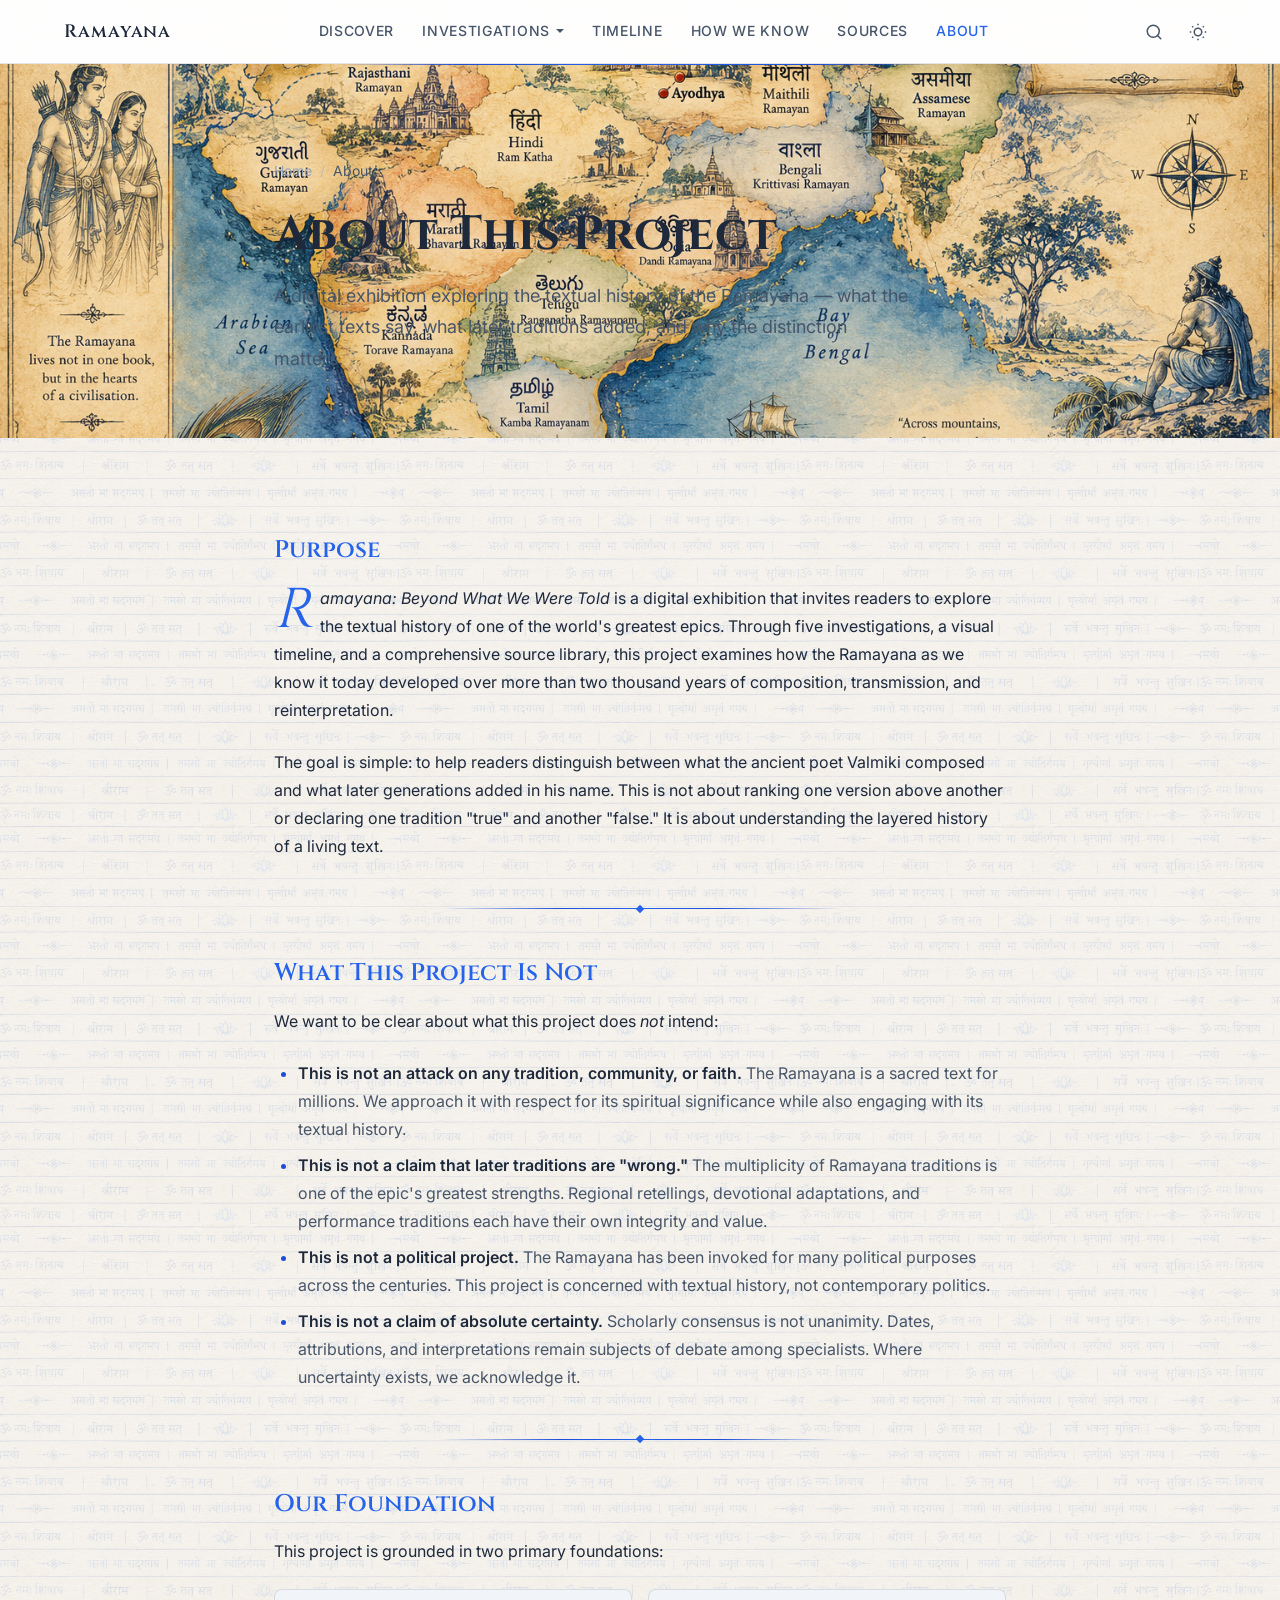
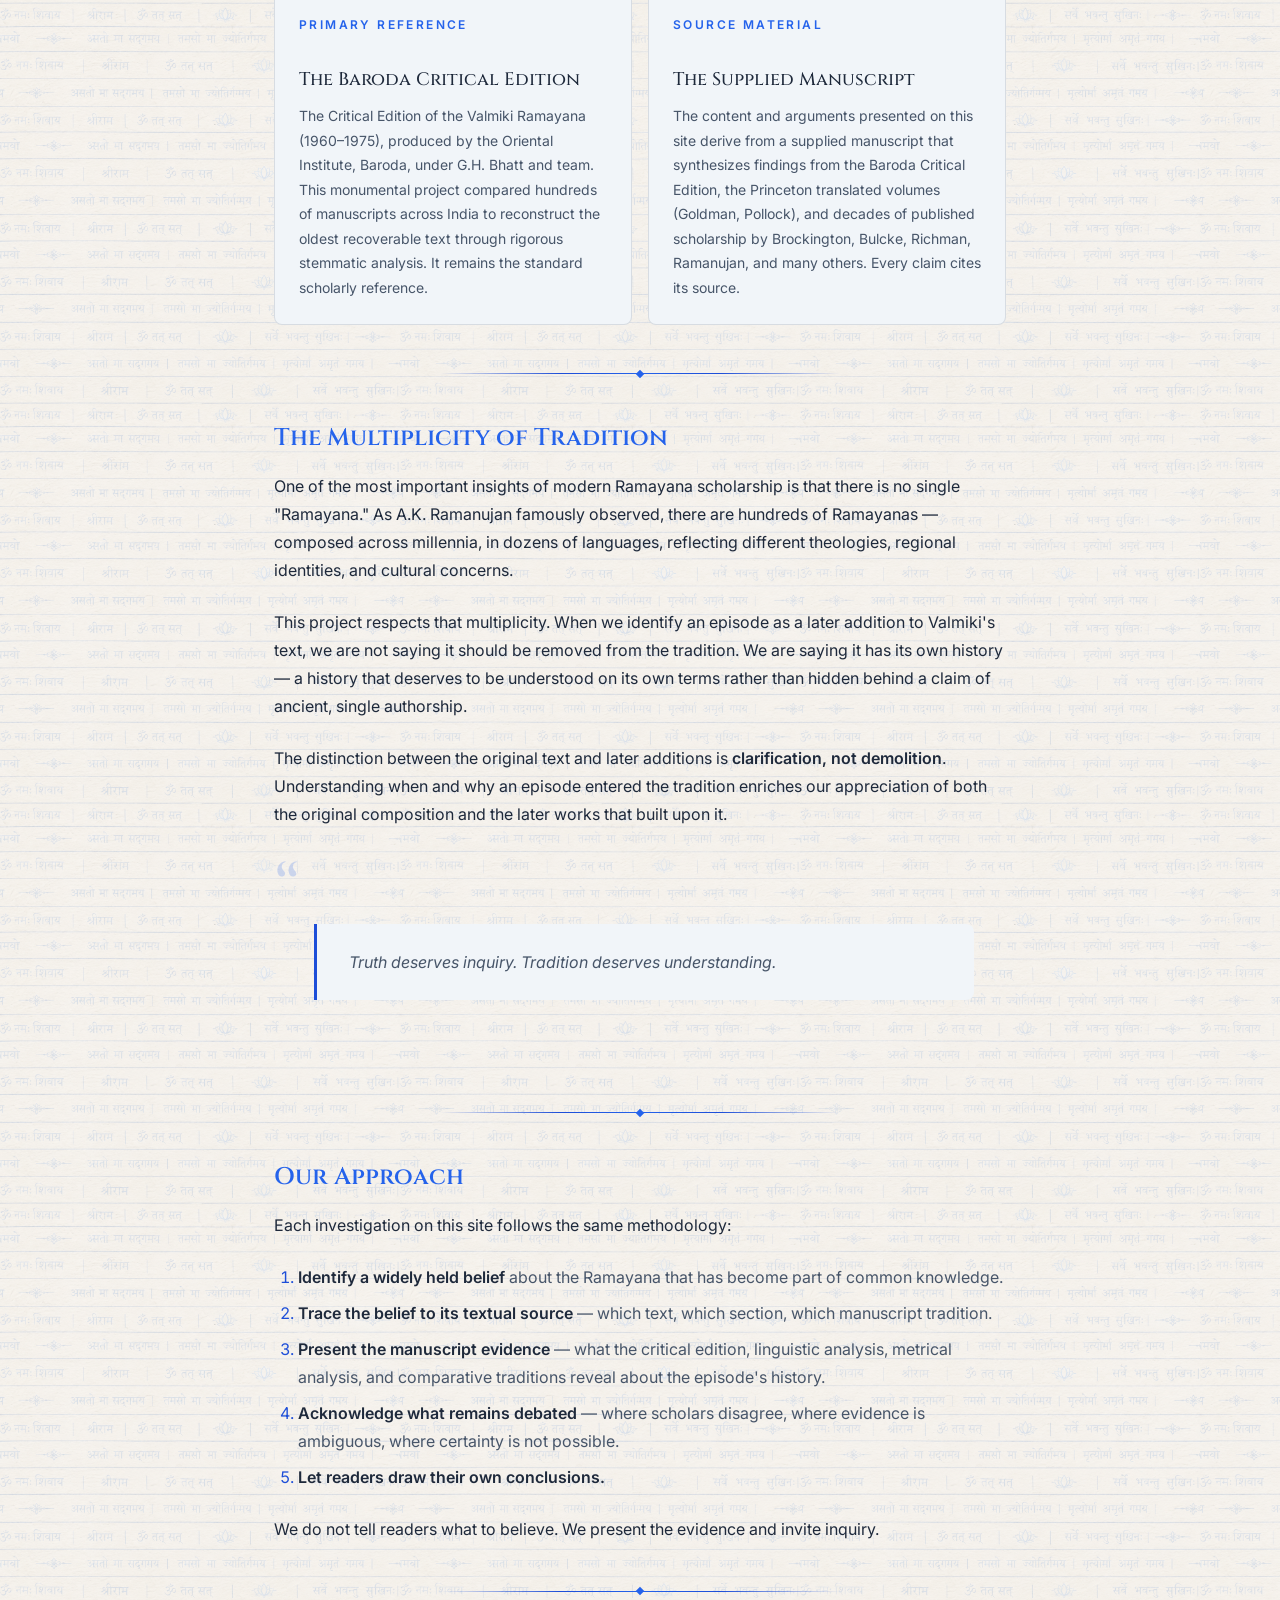
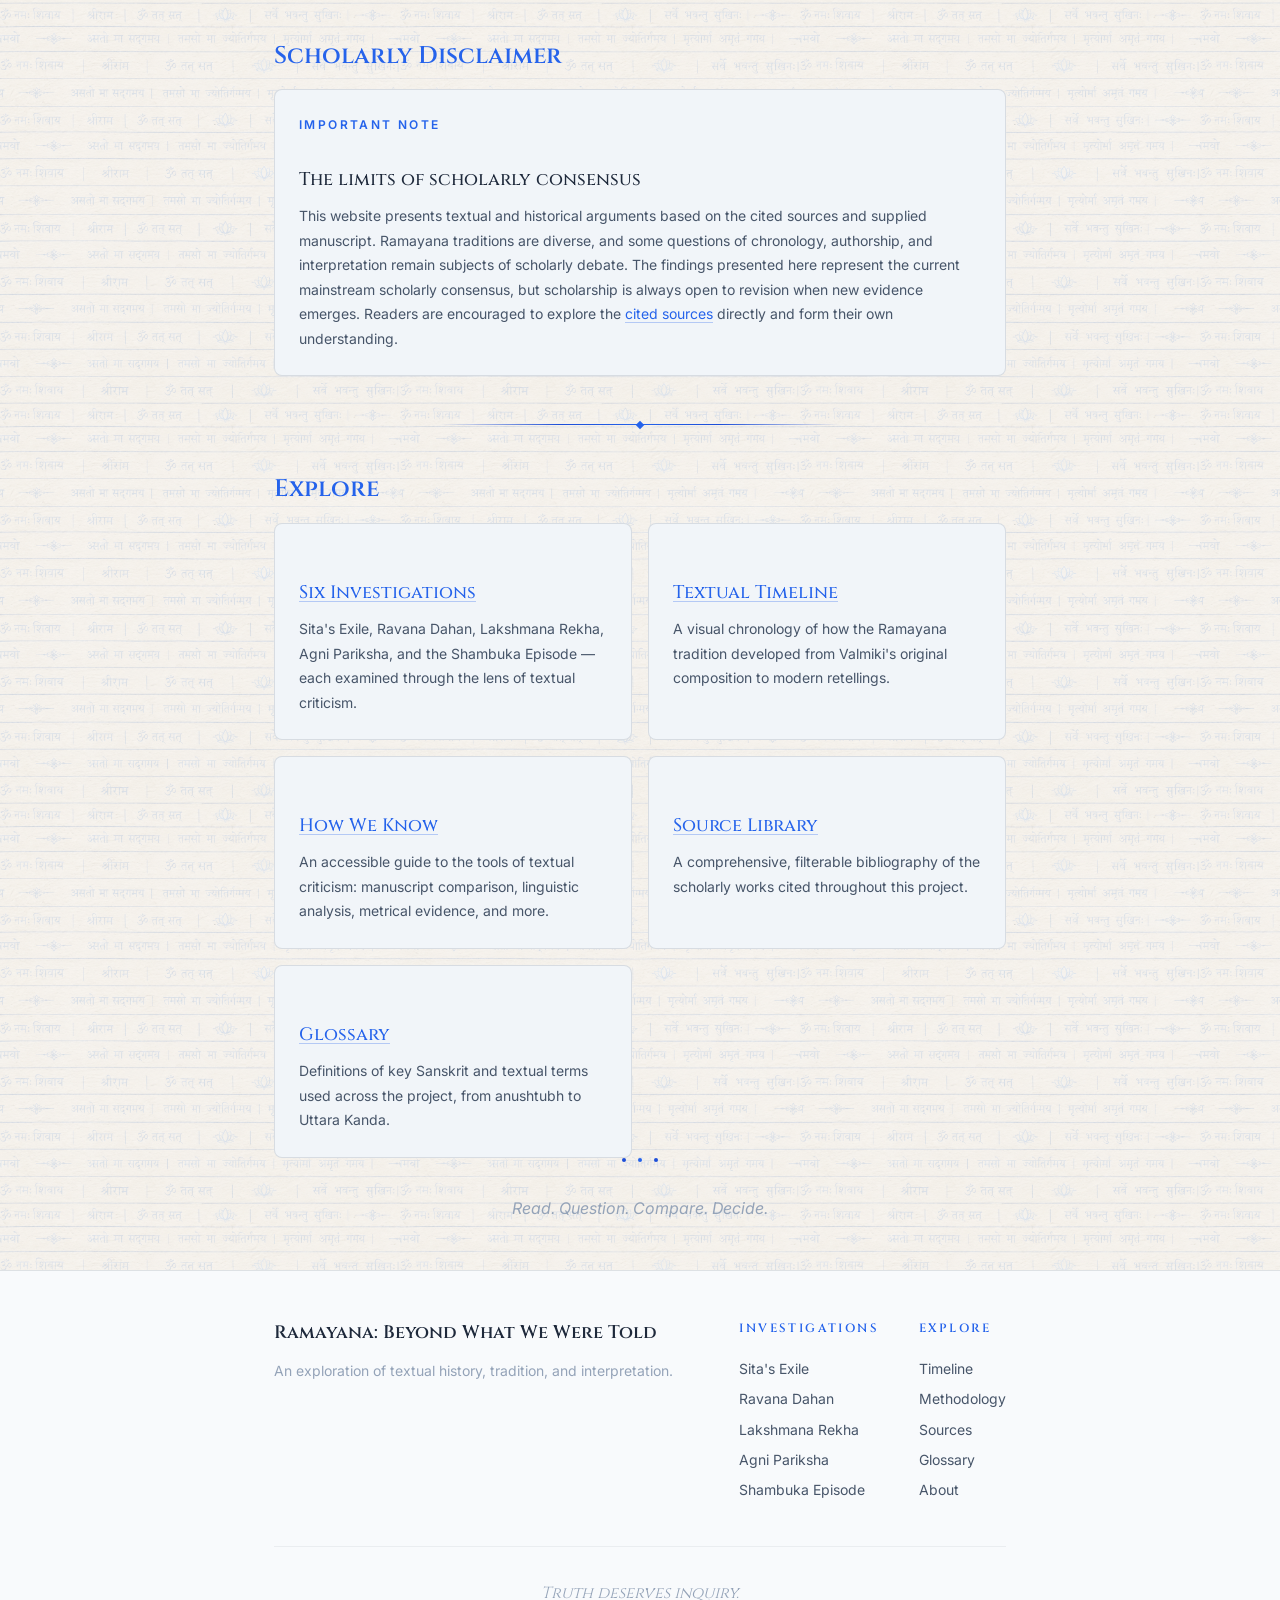
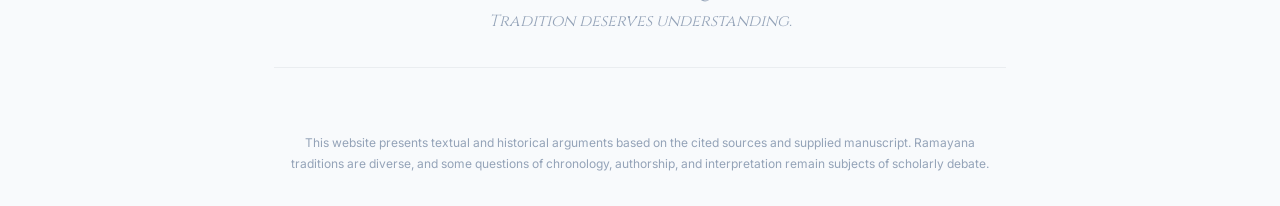
==== about.html @ 6b8daf91 "Add complete Ramayana scholarly website - Light white/blue theme with dark mode toggle - 5 textual i" ====
<!DOCTYPE html>
<html lang="en">
<head>
    <meta charset="UTF-8">
    <meta name="viewport" content="width=device-width, initial-scale=1.0">
    <title>About This Project | Ramayana: Beyond What We Were Told</title>
    <meta name="description" content="About the Ramayana: Beyond What We Were Told project. A digital exhibition exploring the textual history of the Ramayana, based on scholarly sources and the Baroda Critical Edition.">
    <meta name="keywords" content="about, Ramayana project, textual history, digital exhibition, Baroda Critical Edition, Ramayana scholarship">
    <link rel="canonical" href="">
    <meta property="og:title" content="About This Project | Ramayana: Beyond What We Were Told">
    <meta property="og:description" content="A digital exhibition exploring the textual history of the Ramayana.">
    <meta property="og:type" content="article">
    <meta name="twitter:card" content="summary_large_image">
    <meta name="twitter:title" content="About This Project | Ramayana: Beyond What We Were Told">
    <meta name="twitter:description" content="A digital exhibition exploring the textual history of the Ramayana.">
    <meta property="og:image" content="images/og-image.png">
    <meta name="twitter:image" content="images/og-image.png">
    <link rel="icon" type="image/png" href="images/favicon.png">
    <link rel="preconnect" href="https://fonts.googleapis.com">
    <link rel="preconnect" href="https://fonts.gstatic.com" crossorigin>
    <link href="https://fonts.googleapis.com/css2?family=Cinzel:wght@400;500;600;700&family=Inter:wght@300;400;500;600&family=Noto+Serif+Devanagari:wght@400;600&display=swap" rel="stylesheet">
    <link rel="stylesheet" href="css/reset.css">
    <link rel="stylesheet" href="css/variables.css">
    <link rel="stylesheet" href="css/main.css">
    <link rel="stylesheet" href="css/components.css">
    <link rel="stylesheet" href="css/article.css">
    <link rel="stylesheet" href="css/responsive.css">
    <script type="application/ld+json">
    {
        "@context": "https://schema.org",
        "@type": "Article",
        "name": "About This Project",
        "description": "A digital exhibition exploring the textual history of the Ramayana.",
        "isPartOf": {
            "@type": "WebSite",
            "name": "Ramayana: Beyond What We Were Told"
        }
    }
    </script>
</head>
<body>
    <a href="#main-content" class="skip-to-content">Skip to main content</a>
    <div class="reading-progress-bar" aria-hidden="true"></div>

    <header class="site-header" role="banner">
        <div class="header-container">
            <a href="index.html" class="site-logo" aria-label="Home">
                <span class="logo-text">Ramayana</span>
            </a>
            <nav class="main-nav" role="navigation" aria-label="Main navigation">
                <ul class="nav-links">
                    <li><a href="index.html">Discover</a></li>
                    <li class="nav-dropdown">
                        <a href="index.html#investigations" aria-haspopup="true">Investigations</a>
                        <ul class="dropdown-menu">
                            <li><a href="facts/sita-exile.html">Sita's Exile</a></li>
                            <li><a href="facts/ravana-dahan.html">Ravana Dahan</a></li>
                            <li><a href="facts/lakshmana-rekha.html">Lakshmana Rekha</a></li>
                            <li><a href="facts/agni-pariksha.html">Agni Pariksha</a></li>
                            <li><a href="facts/shambuka.html">The Shambuka Episode</a></li>
                        </ul>
                    </li>
                    <li><a href="timeline.html">Timeline</a></li>
                    <li><a href="methodology.html">How We Know</a></li>
                    <li><a href="sources.html">Sources</a></li>
                    <li><a href="about.html" class="active">About</a></li>
                </ul>
            </nav>
            <div class="header-actions">
                <button class="search-toggle" aria-label="Open search" title="Search (Ctrl+K)">
                    <svg width="20" height="20" viewBox="0 0 24 24" fill="none" stroke="currentColor" stroke-width="2" stroke-linecap="round" stroke-linejoin="round"><circle cx="11" cy="11" r="8"/><line x1="21" y1="21" x2="16.65" y2="16.65"/></svg>
                </button>
                <button class="theme-toggle" aria-label="Toggle reading mode" title="Toggle reading mode">
                    <svg class="icon-sun" width="20" height="20" viewBox="0 0 24 24" fill="none" stroke="currentColor" stroke-width="2"><circle cx="12" cy="12" r="5"/><line x1="12" y1="1" x2="12" y2="3"/><line x1="12" y1="21" x2="12" y2="23"/><line x1="4.22" y1="4.22" x2="5.64" y2="5.64"/><line x1="18.36" y1="18.36" x2="19.78" y2="19.78"/><line x1="1" y1="12" x2="3" y2="12"/><line x1="21" y1="12" x2="23" y2="12"/><line x1="4.22" y1="19.78" x2="5.64" y2="18.36"/><line x1="18.36" y1="5.64" x2="19.78" y2="4.22"/></svg>
                    <svg class="icon-moon" width="20" height="20" viewBox="0 0 24 24" fill="none" stroke="currentColor" stroke-width="2"><path d="M21 12.79A9 9 0 1 1 11.21 3 7 7 0 0 0 21 12.79z"/></svg>
                </button>
                <button class="mobile-menu-toggle" aria-label="Open menu" aria-expanded="false">
                    <span class="hamburger-line"></span>
                    <span class="hamburger-line"></span>
                    <span class="hamburger-line"></span>
                </button>
            </div>
        </div>
    </header>

    <main id="main-content">
        <!-- ARTICLE HERO -->
        <section class="article-hero article-hero--with-image" style="background-image: url('images/about-hero.png')" aria-label="Page introduction">
            <div class="article-hero-content">
                <nav class="breadcrumbs" aria-label="Breadcrumb">
                    <a href="index.html">Home</a>
                    <span class="separator" aria-hidden="true">/</span>
                    <span class="current">About</span>
                </nav>
                <h1>About This Project</h1>
                <p class="lead">A digital exhibition exploring the textual history of the Ramayana &mdash; what the earliest texts say, what later traditions added, and why the distinction matters.</p>
            </div>
        </section>

        <!-- ARTICLE BODY -->
        <div class="article-body">

            <h2>Purpose</h2>

            <p class="drop-cap"><em>Ramayana: Beyond What We Were Told</em> is a digital exhibition that invites readers to explore the textual history of one of the world's greatest epics. Through five investigations, a visual timeline, and a comprehensive source library, this project examines how the Ramayana as we know it today developed over more than two thousand years of composition, transmission, and reinterpretation.</p>

            <p>The goal is simple: to help readers distinguish between what the ancient poet Valmiki composed and what later generations added in his name. This is not about ranking one version above another or declaring one tradition "true" and another "false." It is about understanding the layered history of a living text.</p>

            <div class="section-divider" role="separator"></div>

            <h2>What This Project Is Not</h2>

            <p>We want to be clear about what this project does <em>not</em> intend:</p>

            <ul>
                <li><strong>This is not an attack on any tradition, community, or faith.</strong> The Ramayana is a sacred text for millions. We approach it with respect for its spiritual significance while also engaging with its textual history.</li>
                <li><strong>This is not a claim that later traditions are "wrong."</strong> The multiplicity of Ramayana traditions is one of the epic's greatest strengths. Regional retellings, devotional adaptations, and performance traditions each have their own integrity and value.</li>
                <li><strong>This is not a political project.</strong> The Ramayana has been invoked for many political purposes across the centuries. This project is concerned with textual history, not contemporary politics.</li>
                <li><strong>This is not a claim of absolute certainty.</strong> Scholarly consensus is not unanimity. Dates, attributions, and interpretations remain subjects of debate among specialists. Where uncertainty exists, we acknowledge it.</li>
            </ul>

            <div class="section-divider" role="separator"></div>

            <h2>Our Foundation</h2>

            <p>This project is grounded in two primary foundations:</p>

            <div class="evidence-grid fade-in">
                <div class="evidence-card">
                    <div class="evidence-card-type">Primary Reference</div>
                    <h4>The Baroda Critical Edition</h4>
                    <p>The Critical Edition of the Valmiki Ramayana (1960&ndash;1975), produced by the Oriental Institute, Baroda, under G.H. Bhatt and team. This monumental project compared hundreds of manuscripts across India to reconstruct the oldest recoverable text through rigorous stemmatic analysis. It remains the standard scholarly reference.</p>
                </div>
                <div class="evidence-card">
                    <div class="evidence-card-type">Source Material</div>
                    <h4>The Supplied Manuscript</h4>
                    <p>The content and arguments presented on this site derive from a supplied manuscript that synthesizes findings from the Baroda Critical Edition, the Princeton translated volumes (Goldman, Pollock), and decades of published scholarship by Brockington, Bulcke, Richman, Ramanujan, and many others. Every claim cites its source.</p>
                </div>
            </div>

            <div class="section-divider" role="separator"></div>

            <h2>The Multiplicity of Tradition</h2>

            <p>One of the most important insights of modern Ramayana scholarship is that there is no single "Ramayana." As A.K. Ramanujan famously observed, there are hundreds of Ramayanas &mdash; composed across millennia, in dozens of languages, reflecting different theologies, regional identities, and cultural concerns.</p>

            <p>This project respects that multiplicity. When we identify an episode as a later addition to Valmiki's text, we are not saying it should be removed from the tradition. We are saying it has its own history &mdash; a history that deserves to be understood on its own terms rather than hidden behind a claim of ancient, single authorship.</p>

            <p>The distinction between the original text and later additions is <strong>clarification, not demolition</strong>. Understanding when and why an episode entered the tradition enriches our appreciation of both the original composition and the later works that built upon it.</p>

            <div class="quote-block fade-in">
                <blockquote>
                    <p>Truth deserves inquiry. Tradition deserves understanding.</p>
                </blockquote>
            </div>

            <div class="section-divider" role="separator"></div>

            <h2>Our Approach</h2>

            <p>Each investigation on this site follows the same methodology:</p>

            <ol>
                <li><strong>Identify a widely held belief</strong> about the Ramayana that has become part of common knowledge.</li>
                <li><strong>Trace the belief to its textual source</strong> &mdash; which text, which section, which manuscript tradition.</li>
                <li><strong>Present the manuscript evidence</strong> &mdash; what the critical edition, linguistic analysis, metrical analysis, and comparative traditions reveal about the episode's history.</li>
                <li><strong>Acknowledge what remains debated</strong> &mdash; where scholars disagree, where evidence is ambiguous, where certainty is not possible.</li>
                <li><strong>Let readers draw their own conclusions.</strong></li>
            </ol>

            <p>We do not tell readers what to believe. We present the evidence and invite inquiry.</p>

            <div class="section-divider" role="separator"></div>

            <h2>Scholarly Disclaimer</h2>

            <div class="evidence-card fade-in">
                <div class="evidence-card-type">Important Note</div>
                <h4>The limits of scholarly consensus</h4>
                <p>This website presents textual and historical arguments based on the cited sources and supplied manuscript. Ramayana traditions are diverse, and some questions of chronology, authorship, and interpretation remain subjects of scholarly debate. The findings presented here represent the current mainstream scholarly consensus, but scholarship is always open to revision when new evidence emerges. Readers are encouraged to explore the <a href="sources.html">cited sources</a> directly and form their own understanding.</p>
            </div>

            <div class="section-divider" role="separator"></div>

            <h2>Explore</h2>

            <div class="evidence-grid fade-in">
                <div class="evidence-card">
                    <h4><a href="index.html#investigations">Six Investigations</a></h4>
                    <p>Sita's Exile, Ravana Dahan, Lakshmana Rekha, Agni Pariksha, and the Shambuka Episode &mdash; each examined through the lens of textual criticism.</p>
                </div>
                <div class="evidence-card">
                    <h4><a href="timeline.html">Textual Timeline</a></h4>
                    <p>A visual chronology of how the Ramayana tradition developed from Valmiki's original composition to modern retellings.</p>
                </div>
                <div class="evidence-card">
                    <h4><a href="methodology.html">How We Know</a></h4>
                    <p>An accessible guide to the tools of textual criticism: manuscript comparison, linguistic analysis, metrical evidence, and more.</p>
                </div>
                <div class="evidence-card">
                    <h4><a href="sources.html">Source Library</a></h4>
                    <p>A comprehensive, filterable bibliography of the scholarly works cited throughout this project.</p>
                </div>
                <div class="evidence-card">
                    <h4><a href="glossary.html">Glossary</a></h4>
                    <p>Definitions of key Sanskrit and textual terms used across the project, from anushtubh to Uttara Kanda.</p>
                </div>
            </div>

            <div class="section-divider--dots" role="separator">
                <span></span>
            </div>

            <p style="text-align: center; color: var(--text-tertiary); font-style: italic; margin-top: var(--space-8);">Read. Question. Compare. Decide.</p>

        </div>
    </main>

    <!-- SEARCH MODAL -->
    <div class="search-modal" id="searchModal" role="dialog" aria-label="Search" aria-hidden="true">
        <div class="search-modal-overlay"></div>
        <div class="search-modal-content">
            <div class="search-input-wrapper">
                <svg width="20" height="20" viewBox="0 0 24 24" fill="none" stroke="currentColor" stroke-width="2"><circle cx="11" cy="11" r="8"/><line x1="21" y1="21" x2="16.65" y2="16.65"/></svg>
                <input type="search" id="searchInput" placeholder="Search investigations, sources, terms..." aria-label="Search the site" autocomplete="off">
                <kbd>ESC</kbd>
            </div>
            <div class="search-results" id="searchResults" aria-live="polite"></div>
        </div>
    </div>

    <!-- Source modal is created dynamically by sources.js -->

    <!-- FOOTER -->
    <footer class="site-footer" role="contentinfo">
        <div class="container">
            <div class="footer-main">
                <div class="footer-brand">
                    <h2 class="footer-title">Ramayana: Beyond What We Were Told</h2>
                    <p class="footer-subtitle">An exploration of textual history, tradition, and interpretation.</p>
                </div>
                <div class="footer-links">
                    <div class="footer-column">
                        <h3>Investigations</h3>
                        <ul>
                            <li><a href="facts/sita-exile.html">Sita's Exile</a></li>
                            <li><a href="facts/ravana-dahan.html">Ravana Dahan</a></li>
                            <li><a href="facts/lakshmana-rekha.html">Lakshmana Rekha</a></li>
                            <li><a href="facts/agni-pariksha.html">Agni Pariksha</a></li>
                            <li><a href="facts/shambuka.html">Shambuka Episode</a></li>
                        </ul>
                    </div>
                    <div class="footer-column">
                        <h3>Explore</h3>
                        <ul>
                            <li><a href="timeline.html">Timeline</a></li>
                            <li><a href="methodology.html">Methodology</a></li>
                            <li><a href="sources.html">Sources</a></li>
                            <li><a href="glossary.html">Glossary</a></li>
                            <li><a href="about.html">About</a></li>
                        </ul>
                    </div>
                </div>
            </div>
            <div class="footer-wisdom">
                <p class="footer-quote">Truth deserves inquiry.<br>Tradition deserves understanding.</p>
            </div>
            <div class="footer-visitor" id="visitorCounter" aria-label="Visit counter"></div>
            <div class="footer-bottom">
                <p class="footer-disclaimer">This website presents textual and historical arguments based on the cited sources and supplied manuscript. Ramayana traditions are diverse, and some questions of chronology, authorship, and interpretation remain subjects of scholarly debate.</p>
            </div>
        </div>
    </footer>

    <script src="js/config.js"></script>
    <script src="data/sources.js"></script>
    <script src="data/search-index.js"></script>
    <script src="data/glossary.js"></script>
    <script src="js/theme.js"></script>
    <script src="js/navigation.js"></script>
    <script src="js/animations.js"></script>
    <script src="js/search.js"></script>
    <script src="js/sources.js"></script>
    <script src="js/visitor-counter.js"></script>
    <script src="js/reading-progress.js"></script>
    <script src="js/main.js"></script>
</body>
</html>
---- css/variables.css ----
/* ==========================================================================
   variables.css — Design Tokens & Custom Properties
   Ramayana: Beyond What We Were Told
   ========================================================================== */

/* --------------------------------------------------------------------------
   Google Fonts Import
   -------------------------------------------------------------------------- */
@import url('https://fonts.googleapis.com/css2?family=Cinzel:wght@400;500;600;700&family=Inter:wght@300;400;500;600;700&family=Noto+Serif+Devanagari:wght@400;500;600;700&display=swap');

/* --------------------------------------------------------------------------
   Light Theme (Default) — White & Blue
   -------------------------------------------------------------------------- */
:root {
  /* Background layers */
  --bg-deepest: #FFFFFF;
  --bg-deep: #F8FAFC;
  --bg-surface: #F1F5F9;
  --bg-elevated: #FFFFFF;
  --bg-hover: #E2E8F0;

  /* Text colors */
  --text-primary: #1E293B;
  --text-secondary: #475569;
  --text-tertiary: #94A3B8;
  --text-inverse: #FFFFFF;

  /* Accent colors — blue family */
  --accent: #2563EB;
  --accent-light: #3B82F6;
  --accent-dim: #1D4ED8;
  --accent-glow: rgba(37, 99, 235, 0.12);
  --accent-warm: #1E40AF;
  --accent-warm-light: #2563EB;
  --maroon: #DC2626;
  --maroon-deep: #B91C1C;
  --parchment: #1E293B;

  /* Legacy aliases for gold → accent (used by components) */
  --gold: #2563EB;
  --gold-light: #3B82F6;
  --gold-dim: #1D4ED8;
  --gold-glow: rgba(37, 99, 235, 0.12);
  --saffron: #1E40AF;
  --saffron-light: #2563EB;

  /* Confidence badge colors */
  --badge-attested: #16A34A;
  --badge-attested-bg: rgba(22, 163, 74, 0.10);
  --badge-tradition: #2563EB;
  --badge-tradition-bg: rgba(37, 99, 235, 0.10);
  --badge-interpretation: #7C3AED;
  --badge-interpretation-bg: rgba(124, 58, 237, 0.10);
  --badge-debated: #DC2626;
  --badge-debated-bg: rgba(220, 38, 38, 0.08);

  /* Source badge colors */
  --source-primary: #2563EB;
  --source-primary-bg: rgba(37, 99, 235, 0.08);
  --source-critical: #16A34A;
  --source-critical-bg: rgba(22, 163, 74, 0.08);
  --source-academic: #7C3AED;
  --source-academic-bg: rgba(124, 58, 237, 0.08);
  --source-commentary: #D97706;
  --source-commentary-bg: rgba(217, 119, 6, 0.08);

  /* Borders */
  --border-subtle: rgba(30, 41, 59, 0.06);
  --border-default: rgba(30, 41, 59, 0.12);
  --border-strong: rgba(30, 41, 59, 0.20);
  --border-gold: rgba(37, 99, 235, 0.30);

  /* Shadows */
  --shadow-sm: 0 1px 3px rgba(30, 41, 59, 0.06);
  --shadow-md: 0 4px 12px rgba(30, 41, 59, 0.08);
  --shadow-lg: 0 8px 32px rgba(30, 41, 59, 0.10);
  --shadow-gold: 0 4px 20px rgba(37, 99, 235, 0.10);

  /* Overlay */
  --overlay: rgba(255, 255, 255, 0.92);

  /* Scrollbar */
  --scrollbar-track: #F1F5F9;
  --scrollbar-thumb: #94A3B8;

  /* Selection */
  --selection-bg: rgba(37, 99, 235, 0.20);
  --selection-text: #1E293B;

  /* --------------------------------------------------------------------------
     Typography
     -------------------------------------------------------------------------- */
  --font-heading: 'Cinzel', 'Georgia', 'Times New Roman', serif;
  --font-body: 'Inter', -apple-system, BlinkMacSystemFont, 'Segoe UI', Roboto, sans-serif;
  --font-devanagari: 'Noto Serif Devanagari', 'Siddhanta', serif;

  /* Font sizes — modular scale ~1.25 */
  --text-xs: 0.75rem;
  --text-sm: 0.875rem;
  --text-base: 1rem;
  --text-lg: 1.125rem;
  --text-xl: 1.25rem;
  --text-2xl: 1.5rem;
  --text-3xl: 1.875rem;
  --text-4xl: 2.25rem;
  --text-5xl: 3rem;
  --text-6xl: 3.75rem;

  /* Font weights */
  --weight-light: 300;
  --weight-regular: 400;
  --weight-medium: 500;
  --weight-semibold: 600;
  --weight-bold: 700;

  /* Line heights */
  --leading-tight: 1.2;
  --leading-snug: 1.4;
  --leading-normal: 1.6;
  --leading-relaxed: 1.75;
  --leading-loose: 2;

  /* Letter spacing */
  --tracking-tight: -0.02em;
  --tracking-normal: 0;
  --tracking-wide: 0.05em;
  --tracking-wider: 0.1em;
  --tracking-widest: 0.2em;

  /* --------------------------------------------------------------------------
     Spacing Scale
     -------------------------------------------------------------------------- */
  --space-1: 0.25rem;
  --space-2: 0.5rem;
  --space-3: 0.75rem;
  --space-4: 1rem;
  --space-5: 1.25rem;
  --space-6: 1.5rem;
  --space-8: 2rem;
  --space-10: 2.5rem;
  --space-12: 3rem;
  --space-16: 4rem;
  --space-20: 5rem;
  --space-24: 6rem;
  --space-32: 8rem;

  /* --------------------------------------------------------------------------
     Layout
     -------------------------------------------------------------------------- */
  --content-max-width: 780px;
  --site-max-width: 1200px;
  --header-height: 64px;
  --sidebar-width: 280px;

  /* --------------------------------------------------------------------------
     Border Radius
     -------------------------------------------------------------------------- */
  --radius-sm: 4px;
  --radius-md: 8px;
  --radius-lg: 12px;
  --radius-xl: 16px;
  --radius-full: 9999px;

  /* --------------------------------------------------------------------------
     Transitions
     -------------------------------------------------------------------------- */
  --ease-default: cubic-bezier(0.25, 0.1, 0.25, 1);
  --ease-in-out: cubic-bezier(0.42, 0, 0.58, 1);
  --ease-out: cubic-bezier(0, 0, 0.2, 1);
  --ease-spring: cubic-bezier(0.34, 1.56, 0.64, 1);

  --duration-fast: 150ms;
  --duration-normal: 250ms;
  --duration-slow: 400ms;

  --transition-colors: color var(--duration-normal) var(--ease-default),
                       background-color var(--duration-normal) var(--ease-default),
                       border-color var(--duration-normal) var(--ease-default);
  --transition-transform: transform var(--duration-normal) var(--ease-out);
  --transition-shadow: box-shadow var(--duration-normal) var(--ease-default);
  --transition-opacity: opacity var(--duration-normal) var(--ease-default);

  /* --------------------------------------------------------------------------
     Z-Index Scale
     -------------------------------------------------------------------------- */
  --z-behind: -1;
  --z-base: 0;
  --z-raised: 10;
  --z-dropdown: 100;
  --z-sticky: 200;
  --z-header: 300;
  --z-overlay: 400;
  --z-modal: 500;
  --z-toast: 600;
  --z-max: 9999;

  /* --------------------------------------------------------------------------
     Reading progress bar
     -------------------------------------------------------------------------- */
  --reading-progress: 0%;
}

/* --------------------------------------------------------------------------
   Dark / Night Mode
   -------------------------------------------------------------------------- */
html[data-theme="dark"] {
  --bg-deepest: #0F172A;
  --bg-deep: #1E293B;
  --bg-surface: #1E293B;
  --bg-elevated: #334155;
  --bg-hover: #334155;

  --text-primary: #F1F5F9;
  --text-secondary: #CBD5E1;
  --text-tertiary: #94A3B8;
  --text-inverse: #0F172A;

  --accent: #60A5FA;
  --accent-light: #93C5FD;
  --accent-dim: #3B82F6;
  --accent-glow: rgba(96, 165, 250, 0.20);

  --gold: #60A5FA;
  --gold-light: #93C5FD;
  --gold-dim: #3B82F6;
  --gold-glow: rgba(96, 165, 250, 0.20);
  --saffron: #3B82F6;
  --saffron-light: #60A5FA;

  --border-subtle: rgba(241, 245, 249, 0.06);
  --border-default: rgba(241, 245, 249, 0.12);
  --border-strong: rgba(241, 245, 249, 0.20);
  --border-gold: rgba(96, 165, 250, 0.40);

  --shadow-sm: 0 1px 3px rgba(0, 0, 0, 0.3);
  --shadow-md: 0 4px 12px rgba(0, 0, 0, 0.4);
  --shadow-lg: 0 8px 32px rgba(0, 0, 0, 0.5);
  --shadow-gold: 0 4px 20px rgba(96, 165, 250, 0.15);

  --overlay: rgba(15, 23, 42, 0.85);

  --scrollbar-track: #1E293B;
  --scrollbar-thumb: #475569;

  --selection-bg: rgba(96, 165, 250, 0.30);
  --selection-text: #F1F5F9;

  --badge-attested-bg: rgba(22, 163, 74, 0.15);
  --badge-tradition-bg: rgba(96, 165, 250, 0.15);
  --badge-interpretation-bg: rgba(124, 58, 237, 0.15);
  --badge-debated-bg: rgba(220, 38, 38, 0.12);

  --source-primary-bg: rgba(96, 165, 250, 0.12);
  --source-critical-bg: rgba(22, 163, 74, 0.12);
  --source-academic-bg: rgba(124, 58, 237, 0.12);
  --source-commentary-bg: rgba(217, 119, 6, 0.12);
}
---- css/main.css ----
/* ==========================================================================
   main.css — Core Layout & Structure
   Ramayana: Beyond What We Were Told
   ========================================================================== */

/* --------------------------------------------------------------------------
   Body
   -------------------------------------------------------------------------- */
body {
  background-color: var(--bg-deepest);
  background-image: url('../images/texture-subtle.png');
  background-repeat: repeat;
  background-size: 400px;
  color: var(--text-primary);
  font-family: var(--font-body);
  font-size: var(--text-base);
  line-height: var(--leading-normal);
  overflow-x: hidden;
}

body.no-scroll {
  overflow: hidden;
}

/* --------------------------------------------------------------------------
   Selection
   -------------------------------------------------------------------------- */
::selection {
  background: var(--selection-bg);
  color: var(--selection-text);
}

::-moz-selection {
  background: var(--selection-bg);
  color: var(--selection-text);
}

/* --------------------------------------------------------------------------
   Scrollbar
   -------------------------------------------------------------------------- */
::-webkit-scrollbar {
  width: 8px;
  height: 8px;
}

::-webkit-scrollbar-track {
  background: var(--scrollbar-track);
}

::-webkit-scrollbar-thumb {
  background: var(--scrollbar-thumb);
  border-radius: var(--radius-full);
}

::-webkit-scrollbar-thumb:hover {
  background: var(--accent);
}

html {
  scrollbar-width: thin;
  scrollbar-color: var(--scrollbar-thumb) var(--scrollbar-track);
}

/* --------------------------------------------------------------------------
   Reading Progress Bar
   -------------------------------------------------------------------------- */
.reading-progress {
  position: fixed;
  top: 0;
  left: 0;
  width: var(--reading-progress);
  height: 3px;
  background: linear-gradient(90deg, var(--accent-dim), var(--accent), var(--accent-light));
  z-index: var(--z-max);
  transition: width 80ms linear;
  pointer-events: none;
}

/* --------------------------------------------------------------------------
   Skip to Content
   -------------------------------------------------------------------------- */
.skip-to-content {
  position: fixed;
  top: -100%;
  left: var(--space-4);
  background: var(--accent);
  color: var(--text-inverse);
  padding: var(--space-2) var(--space-4);
  border-radius: 0 0 var(--radius-md) var(--radius-md);
  font-weight: var(--weight-semibold);
  font-size: var(--text-sm);
  z-index: var(--z-max);
  transition: top var(--duration-fast) var(--ease-out);
}

.skip-to-content:focus {
  top: 0;
  outline: 2px solid var(--accent-light);
  outline-offset: 2px;
}

/* --------------------------------------------------------------------------
   Site Header
   -------------------------------------------------------------------------- */
.site-header {
  position: sticky;
  top: 0;
  z-index: var(--z-header);
  background: rgba(255, 255, 255, 0.92);
  backdrop-filter: blur(16px) saturate(180%);
  -webkit-backdrop-filter: blur(16px) saturate(180%);
  border-bottom: 1px solid var(--border-default);
  height: var(--header-height);
  transition: var(--transition-colors), box-shadow var(--duration-normal) var(--ease-default);
}

.site-header.scrolled {
  box-shadow: var(--shadow-md);
}

html[data-theme="dark"] .site-header {
  background: rgba(15, 23, 42, 0.88);
}

.header-container {
  max-width: var(--site-max-width);
  margin: 0 auto;
  padding: 0 var(--space-6);
  height: 100%;
  display: flex;
  align-items: center;
  justify-content: space-between;
  gap: var(--space-4);
}

/* Logo */
.site-logo {
  display: flex;
  align-items: center;
  gap: var(--space-3);
  flex-shrink: 0;
  text-decoration: none;
}

.site-logo .logo-text {
  font-family: var(--font-heading);
  font-size: var(--text-lg);
  font-weight: var(--weight-semibold);
  color: var(--text-primary);
  letter-spacing: var(--tracking-wide);
  line-height: 1;
}

/* --------------------------------------------------------------------------
   Main Navigation
   -------------------------------------------------------------------------- */
.main-nav {
  display: flex;
  align-items: center;
}

.nav-links {
  display: flex;
  align-items: center;
  gap: var(--space-1);
  list-style: none;
  margin: 0;
  padding: 0;
}

.nav-links > li {
  position: relative;
}

.nav-links > li > a {
  display: inline-flex;
  align-items: center;
  padding: var(--space-2) var(--space-3);
  font-size: var(--text-sm);
  font-weight: var(--weight-medium);
  color: var(--text-secondary);
  border-radius: var(--radius-sm);
  letter-spacing: var(--tracking-wide);
  text-transform: uppercase;
  transition: var(--transition-colors);
  white-space: nowrap;
  text-decoration: none;
}

.nav-links > li > a:hover,
.nav-links > li > a:focus-visible {
  color: var(--text-primary);
  background: var(--bg-hover);
}

.nav-links > li > a.active {
  color: var(--accent);
}

/* Dropdown */
.nav-dropdown > a::after {
  content: '';
  display: inline-block;
  width: 0;
  height: 0;
  margin-left: 6px;
  border-left: 4px solid transparent;
  border-right: 4px solid transparent;
  border-top: 4px solid currentColor;
  transition: transform var(--duration-fast) var(--ease-default);
}

.dropdown-menu {
  position: absolute;
  top: 100%;
  left: 0;
  min-width: 220px;
  background: var(--bg-elevated);
  border: 1px solid var(--border-default);
  border-radius: var(--radius-md);
  box-shadow: var(--shadow-lg);
  padding: var(--space-2) 0;
  opacity: 0;
  visibility: hidden;
  transform: translateY(4px);
  transition: opacity var(--duration-fast) var(--ease-default),
              visibility var(--duration-fast) var(--ease-default),
              transform var(--duration-fast) var(--ease-out);
  z-index: var(--z-dropdown);
  list-style: none;
}

.nav-dropdown:hover > .dropdown-menu,
.nav-dropdown:focus-within > .dropdown-menu {
  opacity: 1;
  visibility: visible;
  transform: translateY(0);
}

.dropdown-menu li a {
  display: block;
  padding: var(--space-2) var(--space-4);
  font-size: var(--text-sm);
  color: var(--text-secondary);
  transition: var(--transition-colors);
  text-transform: none;
  letter-spacing: normal;
}

.dropdown-menu li a:hover,
.dropdown-menu li a:focus-visible {
  color: var(--accent);
  background: var(--bg-hover);
}

/* Header actions */
.header-actions {
  display: flex;
  align-items: center;
  gap: var(--space-2);
  flex-shrink: 0;
}

.lang-toggle,
.search-toggle,
.theme-toggle {
  display: flex;
  align-items: center;
  justify-content: center;
  width: 36px;
  height: 36px;
  border-radius: var(--radius-sm);
  color: var(--text-secondary);
  transition: var(--transition-colors);
  background: none;
  border: none;
  cursor: pointer;
}

.lang-toggle:hover,
.lang-toggle:focus-visible,
.search-toggle:hover,
.search-toggle:focus-visible,
.theme-toggle:hover,
.theme-toggle:focus-visible {
  color: var(--text-primary);
  background: var(--bg-hover);
}

.search-toggle svg,
.theme-toggle svg {
  width: 18px;
  height: 18px;
}

/* Language toggle label */
.lang-toggle .lang-label {
  font-family: var(--font-devanagari), var(--font-body);
  font-size: var(--text-sm);
  font-weight: var(--weight-semibold);
  line-height: 1;
}

/* Theme toggle icons */
.theme-toggle .icon-moon {
  display: none;
}

html[data-theme="dark"] .theme-toggle .icon-sun {
  display: none;
}

html[data-theme="dark"] .theme-toggle .icon-moon {
  display: block;
}

/* --------------------------------------------------------------------------
   Mobile Menu Toggle (Hamburger)
   -------------------------------------------------------------------------- */
.mobile-menu-toggle {
  display: none;
  flex-direction: column;
  justify-content: center;
  gap: 5px;
  width: 36px;
  height: 36px;
  padding: 8px;
  border-radius: var(--radius-sm);
  background: none;
  border: none;
  cursor: pointer;
}

.mobile-menu-toggle .hamburger-line {
  display: block;
  width: 100%;
  height: 2px;
  background: var(--text-secondary);
  border-radius: 1px;
  transition: transform var(--duration-normal) var(--ease-default),
              opacity var(--duration-fast) var(--ease-default);
}

.mobile-menu-toggle:hover .hamburger-line {
  background: var(--text-primary);
}

.mobile-menu-toggle.hamburger--active .hamburger-line:nth-child(1) {
  transform: translateY(7px) rotate(45deg);
}

.mobile-menu-toggle.hamburger--active .hamburger-line:nth-child(2) {
  opacity: 0;
}

.mobile-menu-toggle.hamburger--active .hamburger-line:nth-child(3) {
  transform: translateY(-7px) rotate(-45deg);
}

/* --------------------------------------------------------------------------
   Mobile Nav Overlay
   -------------------------------------------------------------------------- */
.main-nav.nav--open {
  display: flex;
  position: fixed;
  top: var(--header-height);
  left: 0;
  right: 0;
  bottom: 0;
  background: var(--bg-deepest);
  z-index: var(--z-overlay);
  padding: var(--space-6);
  overflow-y: auto;
  flex-direction: column;
}

.main-nav.nav--open .nav-links {
  flex-direction: column;
  align-items: stretch;
  gap: 0;
  width: 100%;
}

.main-nav.nav--open .nav-links > li > a {
  display: block;
  padding: var(--space-4) 0;
  font-family: var(--font-heading);
  font-size: var(--text-xl);
  border-bottom: 1px solid var(--border-subtle);
  border-radius: 0;
  text-transform: none;
  letter-spacing: normal;
}

.main-nav.nav--open .nav-links > li > a:hover {
  color: var(--accent);
  background: transparent;
}

.main-nav.nav--open .dropdown-menu {
  position: static;
  opacity: 1;
  visibility: visible;
  transform: none;
  box-shadow: none;
  border: none;
  border-radius: 0;
  padding: 0 0 var(--space-2) var(--space-4);
  background: transparent;
}

.main-nav.nav--open .dropdown-menu li a {
  padding: var(--space-2) 0;
  font-size: var(--text-base);
  border-bottom: 1px solid var(--border-subtle);
}

.main-nav.nav--open .nav-dropdown > a::after {
  display: none;
}

/* --------------------------------------------------------------------------
   Container
   -------------------------------------------------------------------------- */
.container {
  max-width: var(--content-max-width);
  margin-left: auto;
  margin-right: auto;
  padding-left: var(--space-6);
  padding-right: var(--space-6);
}

.container--wide {
  max-width: var(--site-max-width);
}

/* --------------------------------------------------------------------------
   Hero Section
   -------------------------------------------------------------------------- */
.hero {
  position: relative;
  min-height: 100vh;
  display: flex;
  flex-direction: column;
  align-items: center;
  justify-content: center;
  text-align: center;
  padding: var(--space-16) var(--space-6);
  background: linear-gradient(180deg, rgba(255,255,255,0.92) 0%, rgba(248,250,252,0.95) 100%),
              url('../images/hero-bg.png') center/cover no-repeat;
  overflow: hidden;
}

html[data-theme="dark"] .hero {
  background: linear-gradient(180deg, rgba(15,23,42,0.92) 0%, rgba(30,41,59,0.95) 100%),
              url('../images/hero-bg.png') center/cover no-repeat;
}

.hero::before {
  content: '';
  position: absolute;
  inset: 0;
  background:
    radial-gradient(
      ellipse at 50% 40%,
      rgba(37, 99, 235, 0.04) 0%,
      transparent 70%
    );
  pointer-events: none;
}

html[data-theme="dark"] .hero::before {
  background:
    radial-gradient(
      ellipse at 50% 40%,
      rgba(96, 165, 250, 0.06) 0%,
      transparent 70%
    );
}

.hero::after {
  content: '';
  position: absolute;
  top: 0;
  left: 50%;
  transform: translateX(-50%);
  width: min(600px, 80%);
  height: 2px;
  background: linear-gradient(
    90deg,
    transparent,
    var(--accent-dim) 20%,
    var(--accent) 50%,
    var(--accent-dim) 80%,
    transparent
  );
}

.hero-bg-texture {
  display: none;
}

.hero-content {
  position: relative;
  z-index: var(--z-raised);
  max-width: 800px;
}

.hero-sanskrit {
  font-family: var(--font-devanagari);
  font-size: var(--text-lg);
  color: var(--accent);
  margin-bottom: var(--space-4);
  opacity: 0.7;
}

.hero-title {
  margin-bottom: var(--space-6);
}

.hero-title-main {
  display: block;
  font-family: var(--font-heading);
  font-size: clamp(var(--text-4xl), 6vw, var(--text-6xl));
  font-weight: var(--weight-bold);
  color: var(--text-primary);
  line-height: var(--leading-tight);
  margin-bottom: var(--space-3);
}

.hero-title-sub {
  display: block;
  font-family: var(--font-heading);
  font-size: clamp(var(--text-2xl), 4vw, var(--text-4xl));
  font-weight: var(--weight-semibold);
  color: var(--text-secondary);
  line-height: var(--leading-tight);
}

.hero-tagline {
  font-size: clamp(var(--text-base), 2.5vw, var(--text-lg));
  color: var(--text-secondary);
  line-height: var(--leading-relaxed);
  max-width: 600px;
  margin: 0 auto var(--space-3);
}

.hero-invitation {
  font-size: var(--text-base);
  color: var(--text-tertiary);
  margin-bottom: var(--space-8);
}

.hero-cta {
  display: flex;
  flex-wrap: wrap;
  justify-content: center;
  gap: var(--space-4);
  margin-bottom: var(--space-10);
}

.hero-scroll-indicator {
  position: absolute;
  bottom: var(--space-8);
  left: 50%;
  transform: translateX(-50%);
  display: flex;
  flex-direction: column;
  align-items: center;
  gap: var(--space-2);
  color: var(--text-tertiary);
  font-size: var(--text-sm);
  animation: bounceDown 2s infinite;
}

@keyframes bounceDown {
  0%, 100% { transform: translateX(-50%) translateY(0); }
  50% { transform: translateX(-50%) translateY(6px); }
}

/* Hero bottom decorative border */
.hero-bottom-border {
  position: absolute;
  bottom: 0;
  left: 50%;
  transform: translateX(-50%);
  width: min(600px, 80%);
  height: 1px;
  background: linear-gradient(
    90deg,
    transparent,
    var(--accent-dim) 20%,
    var(--accent) 50%,
    var(--accent-dim) 80%,
    transparent
  );
}

.hero-bottom-border::after {
  content: '';
  position: absolute;
  bottom: -3px;
  left: 50%;
  transform: translateX(-50%) rotate(45deg);
  width: 6px;
  height: 6px;
  background: var(--accent);
}

/* --------------------------------------------------------------------------
   Section Wrappers
   -------------------------------------------------------------------------- */
.section {
  padding: var(--space-20) 0;
}

.section--alt {
  background-color: var(--bg-deep);
}

.section-header {
  text-align: center;
  margin-bottom: var(--space-12);
}

.section-overline {
  font-size: var(--text-xs);
  font-weight: var(--weight-semibold);
  letter-spacing: var(--tracking-widest);
  text-transform: uppercase;
  color: var(--accent);
  margin-bottom: var(--space-3);
}

.section-title {
  font-family: var(--font-heading);
  font-size: clamp(var(--text-2xl), 4vw, var(--text-4xl));
  font-weight: var(--weight-bold);
  color: var(--text-primary);
  margin-bottom: var(--space-4);
}

.section-description {
  font-size: var(--text-lg);
  color: var(--text-secondary);
  max-width: 600px;
  margin: 0 auto;
  line-height: var(--leading-relaxed);
}

/* --------------------------------------------------------------------------
   Home page section styles
   -------------------------------------------------------------------------- */
.section-intro,
.section-investigations,
.section-methodology,
.section-multiplicity,
.section-closing {
  position: relative;
  padding: var(--space-20) 0;
}

.section-investigations {
  background: var(--bg-deep);
}

.section-methodology {
  background: linear-gradient(180deg, rgba(255,255,255,0.93) 0%, rgba(241,245,249,0.96) 100%),
              url('../images/methodology-bg.png') center/cover no-repeat;
}

html[data-theme="dark"] .section-methodology {
  background: linear-gradient(180deg, rgba(15,23,42,0.93) 0%, rgba(30,41,59,0.96) 100%),
              url('../images/methodology-bg.png') center/cover no-repeat;
}

.section-multiplicity {
  background: var(--bg-deep);
}

.section-closing {
  background: var(--bg-deepest);
  text-align: center;
  padding: var(--space-24) 0;
}

.section-heading {
  font-family: var(--font-heading);
  font-size: clamp(var(--text-2xl), 4vw, var(--text-3xl));
  font-weight: var(--weight-bold);
  color: var(--text-primary);
  margin-bottom: var(--space-4);
  text-align: center;
}

.section-subtitle {
  font-size: var(--text-lg);
  color: var(--text-secondary);
  max-width: 640px;
  margin: 0 auto var(--space-10);
  line-height: var(--leading-relaxed);
  text-align: center;
}

/* Introduction */
.intro-content {
  max-width: 700px;
  margin: 0 auto;
}

.lead-text {
  font-size: var(--text-lg);
  color: var(--text-primary);
  line-height: var(--leading-relaxed);
  margin-bottom: var(--space-6);
}

.intro-content p {
  color: var(--text-secondary);
  line-height: var(--leading-relaxed);
  margin-bottom: var(--space-4);
}

/* Investigation cards grid */
.revelation-cards {
  display: grid;
  grid-template-columns: repeat(auto-fill, minmax(340px, 1fr));
  gap: var(--space-6);
}

/* Methodology grid */
.methodology-grid {
  display: grid;
  grid-template-columns: repeat(auto-fill, minmax(300px, 1fr));
  gap: var(--space-6);
  margin-bottom: var(--space-8);
}

.method-card {
  background: var(--bg-elevated);
  border: 1px solid var(--border-default);
  border-radius: var(--radius-md);
  padding: var(--space-6);
  transition: var(--transition-shadow);
}

.method-card:hover {
  box-shadow: var(--shadow-md);
}

.method-card h3 {
  font-family: var(--font-heading);
  font-size: var(--text-base);
  font-weight: var(--weight-semibold);
  color: var(--text-primary);
  margin-bottom: var(--space-3);
}

.method-card p {
  font-size: var(--text-sm);
  color: var(--text-secondary);
  line-height: var(--leading-relaxed);
}

.methodology-cta,
.multiplicity-cta {
  text-align: center;
  margin-top: var(--space-8);
}

/* Tradition grid */
.multiplicity-content {
  max-width: 900px;
  margin: 0 auto;
}

.tradition-grid {
  display: grid;
  grid-template-columns: repeat(auto-fill, minmax(280px, 1fr));
  gap: var(--space-6);
  margin-top: var(--space-8);
}

.tradition-item {
  background: var(--bg-elevated);
  border: 1px solid var(--border-default);
  border-radius: var(--radius-md);
  padding: var(--space-6);
}

.tradition-item h3 {
  font-family: var(--font-heading);
  font-size: var(--text-base);
  font-weight: var(--weight-semibold);
  color: var(--accent);
  margin-bottom: var(--space-3);
}

.tradition-item p {
  font-size: var(--text-sm);
  color: var(--text-secondary);
  line-height: var(--leading-relaxed);
}

/* Closing section */
.closing-content {
  max-width: 700px;
  margin: 0 auto;
}

.closing-quote {
  font-family: var(--font-heading);
  font-size: clamp(var(--text-xl), 3vw, var(--text-3xl));
  font-weight: var(--weight-semibold);
  color: var(--text-primary);
  line-height: var(--leading-snug);
  margin-bottom: var(--space-8);
}

.closing-quote em {
  color: var(--accent);
  font-style: italic;
}

.closing-cta {
  margin-bottom: var(--space-6);
}

.closing-motto {
  font-size: var(--text-sm);
  font-weight: var(--weight-semibold);
  letter-spacing: var(--tracking-wider);
  text-transform: uppercase;
  color: var(--text-tertiary);
}

/* --------------------------------------------------------------------------
   Search Modal
   -------------------------------------------------------------------------- */
.search-modal {
  position: fixed;
  inset: 0;
  z-index: var(--z-modal);
  display: none;
  align-items: flex-start;
  justify-content: center;
  padding: var(--space-16) var(--space-6);
}

.search-modal[aria-hidden="false"] {
  display: flex;
}

.search-modal-overlay {
  position: fixed;
  inset: 0;
  background: var(--overlay);
}

.search-modal-content {
  position: relative;
  background: var(--bg-elevated);
  border: 1px solid var(--border-default);
  border-radius: var(--radius-lg);
  width: 100%;
  max-width: 600px;
  box-shadow: var(--shadow-lg);
  overflow: hidden;
}

.search-input-wrapper {
  display: flex;
  align-items: center;
  gap: var(--space-3);
  padding: var(--space-4) var(--space-5);
  border-bottom: 1px solid var(--border-default);
}

.search-input-wrapper svg {
  flex-shrink: 0;
  color: var(--text-tertiary);
}

.search-input-wrapper input {
  flex: 1;
  background: none;
  border: none;
  font-size: var(--text-base);
  color: var(--text-primary);
  outline: none;
}

.search-input-wrapper input::placeholder {
  color: var(--text-tertiary);
}

.search-input-wrapper kbd {
  font-size: var(--text-xs);
  padding: 2px 6px;
  background: var(--bg-surface);
  border: 1px solid var(--border-default);
  border-radius: var(--radius-sm);
  color: var(--text-tertiary);
}

.search-results {
  max-height: 400px;
  overflow-y: auto;
  padding: var(--space-2);
}

/* --------------------------------------------------------------------------
   Footer
   -------------------------------------------------------------------------- */
.site-footer {
  background-color: var(--bg-deep);
  border-top: 1px solid var(--border-default);
  padding: var(--space-12) 0 var(--space-8);
}

.footer-main {
  display: flex;
  justify-content: space-between;
  gap: var(--space-10);
  margin-bottom: var(--space-10);
}

.footer-brand {
  max-width: 400px;
}

.footer-title {
  font-family: var(--font-heading);
  font-size: var(--text-lg);
  font-weight: var(--weight-semibold);
  color: var(--text-primary);
  margin-bottom: var(--space-3);
}

.footer-subtitle {
  font-size: var(--text-sm);
  color: var(--text-tertiary);
  line-height: var(--leading-relaxed);
}

.footer-links {
  display: flex;
  gap: var(--space-10);
}

.footer-column h3 {
  font-family: var(--font-heading);
  font-size: var(--text-xs);
  font-weight: var(--weight-semibold);
  letter-spacing: var(--tracking-widest);
  text-transform: uppercase;
  color: var(--accent);
  margin-bottom: var(--space-4);
}

.footer-column ul {
  list-style: none;
  padding: 0;
}

.footer-column a {
  display: block;
  font-size: var(--text-sm);
  color: var(--text-secondary);
  padding: var(--space-1) 0;
  transition: var(--transition-colors);
}

.footer-column a:hover {
  color: var(--accent);
}

.footer-wisdom {
  text-align: center;
  padding: var(--space-8) 0;
  border-top: 1px solid var(--border-subtle);
  border-bottom: 1px solid var(--border-subtle);
  margin-bottom: var(--space-6);
}

.footer-quote {
  font-family: var(--font-heading);
  font-size: var(--text-base);
  color: var(--text-tertiary);
  font-style: italic;
  line-height: var(--leading-relaxed);
}

.footer-visitor {
  text-align: center;
  padding: var(--space-3) 0;
  font-size: var(--text-xs);
  color: var(--text-tertiary);
}

.footer-bottom {
  padding-top: var(--space-4);
}

.footer-disclaimer {
  font-size: var(--text-xs);
  color: var(--text-tertiary);
  line-height: var(--leading-relaxed);
  max-width: 700px;
  margin: 0 auto;
  text-align: center;
}

.footer-disclaimer strong {
  color: var(--text-secondary);
  font-weight: var(--weight-medium);
}

/* --------------------------------------------------------------------------
   Utility Classes
   -------------------------------------------------------------------------- */
.text-gold { color: var(--accent); }
.text-secondary { color: var(--text-secondary); }
.text-center { text-align: center; }
.font-heading { font-family: var(--font-heading); }
.font-devanagari { font-family: var(--font-devanagari); }
.sr-only {
  position: absolute;
  width: 1px;
  height: 1px;
  padding: 0;
  margin: -1px;
  overflow: hidden;
  clip: rect(0, 0, 0, 0);
  white-space: nowrap;
  border-width: 0;
}

/* Focus styles */
:focus-visible {
  outline: 2px solid var(--accent);
  outline-offset: 2px;
}

a:focus:not(:focus-visible),
button:focus:not(:focus-visible) {
  outline: none;
}

/* --------------------------------------------------------------------------
   Fade-in animation
   -------------------------------------------------------------------------- */
.fade-in {
  opacity: 0;
  transform: translateY(20px);
  transition: opacity 0.6s var(--ease-out), transform 0.6s var(--ease-out);
}

.fade-in.visible,
.fade-in.is-visible {
  opacity: 1;
  transform: translateY(0);
}
---- css/components.css ----
/* ==========================================================================
   components.css — Reusable UI Components
   Ramayana: Beyond What We Were Told
   ========================================================================== */

/* --------------------------------------------------------------------------
   Buttons
   -------------------------------------------------------------------------- */
.btn-primary {
  display: inline-flex;
  align-items: center;
  gap: var(--space-2);
  padding: var(--space-3) var(--space-6);
  background: var(--accent);
  color: #FFFFFF;
  font-family: var(--font-body);
  font-size: var(--text-sm);
  font-weight: var(--weight-semibold);
  letter-spacing: var(--tracking-wide);
  border-radius: var(--radius-md);
  transition: var(--transition-colors), var(--transition-shadow);
  text-decoration: none;
  cursor: pointer;
  border: none;
}

.btn-primary:hover {
  background: var(--accent-dim);
  box-shadow: var(--shadow-gold);
}

.btn-primary:active {
  background: var(--accent-warm);
}

.btn-secondary {
  display: inline-flex;
  align-items: center;
  gap: var(--space-2);
  padding: var(--space-3) var(--space-6);
  background: transparent;
  color: var(--accent);
  font-family: var(--font-body);
  font-size: var(--text-sm);
  font-weight: var(--weight-semibold);
  letter-spacing: var(--tracking-wide);
  border: 1px solid var(--border-gold);
  border-radius: var(--radius-md);
  transition: var(--transition-colors), var(--transition-shadow);
  text-decoration: none;
  cursor: pointer;
}

.btn-secondary:hover {
  background: var(--accent-glow);
  border-color: var(--accent);
}

.btn-secondary:active {
  background: rgba(37, 99, 235, 0.15);
}

/* --------------------------------------------------------------------------
   Revelation Card
   -------------------------------------------------------------------------- */
.revelation-card {
  position: relative;
  background: var(--bg-elevated);
  border: 1px solid var(--border-default);
  border-top: 3px solid var(--accent);
  border-radius: var(--radius-md);
  padding: 0;
  transition: var(--transition-transform), var(--transition-shadow);
  overflow: hidden;
}

.card-image {
  width: 100%;
  height: 200px;
  overflow: hidden;
}

.card-image img {
  width: 100%;
  height: 100%;
  object-fit: cover;
  transition: transform 0.4s var(--ease-out);
}

.revelation-card:hover .card-image img {
  transform: scale(1.05);
}

.card-content {
  padding: var(--space-8);
}

.revelation-card:hover {
  transform: translateY(-4px);
  box-shadow: var(--shadow-lg), var(--shadow-gold);
}

.card-number {
  font-family: var(--font-devanagari);
  font-size: var(--text-5xl);
  font-weight: var(--weight-bold);
  color: var(--accent);
  opacity: 0.12;
  line-height: 1;
  position: absolute;
  top: var(--space-4);
  right: var(--space-6);
  user-select: none;
  pointer-events: none;
}

.card-header {
  margin-bottom: var(--space-3);
}

.card-label {
  font-size: var(--text-xs);
  font-weight: var(--weight-semibold);
  letter-spacing: var(--tracking-widest);
  text-transform: uppercase;
  color: var(--accent);
  margin-bottom: var(--space-3);
}

.card-body {
  margin-bottom: var(--space-4);
}

.belief-label,
.invest-label {
  display: block;
  font-size: var(--text-xs);
  font-weight: var(--weight-semibold);
  letter-spacing: var(--tracking-wider);
  text-transform: uppercase;
  margin-bottom: var(--space-2);
}

.belief-label {
  color: var(--text-tertiary);
}

.invest-label {
  color: var(--accent);
}

.revelation-card h3 {
  font-family: var(--font-heading);
  font-size: var(--text-xl);
  font-weight: var(--weight-semibold);
  color: var(--text-primary);
  margin-bottom: var(--space-4);
  line-height: var(--leading-snug);
}

.popular-belief {
  font-style: italic;
  color: var(--text-secondary);
  padding-left: var(--space-4);
  border-left: 2px solid var(--border-default);
  margin-bottom: var(--space-4);
  line-height: var(--leading-relaxed);
}

.investigation-text {
  font-size: var(--text-sm);
  color: var(--text-secondary);
  line-height: var(--leading-relaxed);
  margin-bottom: var(--space-6);
}

.card-cta {
  display: inline-flex;
  align-items: center;
  gap: var(--space-2);
  font-size: var(--text-sm);
  font-weight: var(--weight-semibold);
  color: var(--accent);
  transition: var(--transition-colors);
}

.card-cta:hover {
  color: var(--accent-dim);
}

.card-cta:hover::after {
  transform: translateX(4px);
}

/* --------------------------------------------------------------------------
   Source Marker & Modal
   -------------------------------------------------------------------------- */
.source-marker {
  display: inline;
  font-size: var(--text-xs);
  font-weight: var(--weight-semibold);
  color: var(--gold);
  cursor: pointer;
  padding: 0 var(--space-1);
  border-radius: var(--radius-sm);
  transition: var(--transition-colors);
  vertical-align: super;
  line-height: 1;
}

.source-marker::before {
  content: '[';
}

.source-marker::after {
  content: ']';
}

.source-marker:hover {
  background: var(--gold-glow);
  color: var(--gold-light);
}

/* Source Modal — hidden by default, shown via JS */
.source-modal {
  position: fixed;
  inset: 0;
  z-index: var(--z-modal);
  display: none;
  align-items: center;
  justify-content: center;
  padding: var(--space-6);
}

.source-modal.source-modal--open {
  display: flex;
}

.source-modal__overlay {
  position: fixed;
  inset: 0;
  background: var(--overlay);
}

.source-modal__container {
  position: relative;
  background: var(--bg-elevated);
  border: 1px solid var(--border-default);
  border-radius: var(--radius-lg);
  padding: var(--space-8);
  max-width: 560px;
  width: 100%;
  max-height: 80vh;
  overflow-y: auto;
  box-shadow: var(--shadow-lg);
  z-index: 1;
}

.source-modal__header {
  display: flex;
  align-items: center;
  gap: var(--space-3);
  margin-bottom: var(--space-2);
}

.source-modal__id {
  font-size: var(--text-xs);
  font-weight: var(--weight-semibold);
  letter-spacing: var(--tracking-wider);
  text-transform: uppercase;
  color: var(--accent);
}

.source-modal__title {
  font-family: var(--font-heading);
  font-size: var(--text-lg);
  font-weight: var(--weight-semibold);
  color: var(--text-primary);
  margin-bottom: var(--space-2);
}

.source-modal__meta {
  display: flex;
  flex-wrap: wrap;
  gap: var(--space-2);
  font-size: var(--text-sm);
  color: var(--text-secondary);
  margin-bottom: var(--space-4);
}

.source-modal__close {
  position: absolute;
  top: var(--space-4);
  right: var(--space-4);
  display: flex;
  align-items: center;
  justify-content: center;
  width: 32px;
  height: 32px;
  border-radius: var(--radius-sm);
  color: var(--text-tertiary);
  font-size: var(--text-xl);
  transition: var(--transition-colors);
}

.source-modal__close:hover {
  color: var(--text-primary);
  background: var(--bg-hover);
}

.source-modal__content {
  font-size: var(--text-sm);
  color: var(--text-secondary);
  line-height: var(--leading-relaxed);
}

.source-modal__content p + p {
  margin-top: var(--space-3);
}

.source-modal__investigations,
.source-modal__why {
  margin-top: var(--space-4);
}

.source-modal__investigations h4,
.source-modal__why h4 {
  font-size: var(--text-xs);
  font-weight: var(--weight-semibold);
  letter-spacing: var(--tracking-wider);
  text-transform: uppercase;
  color: var(--accent);
  margin-bottom: var(--space-2);
}

.source-modal__investigations ul {
  list-style: none;
  padding: 0;
}

.source-modal__investigations li {
  padding: var(--space-1) 0;
  font-size: var(--text-sm);
  color: var(--text-secondary);
}

.source-modal__error {
  color: var(--text-tertiary);
  font-style: italic;
}

/* --------------------------------------------------------------------------
   Source Badge
   -------------------------------------------------------------------------- */
.source-badge {
  display: inline-flex;
  align-items: center;
  gap: var(--space-1);
  padding: var(--space-1) var(--space-3);
  font-size: 0.6875rem;
  font-weight: var(--weight-semibold);
  letter-spacing: var(--tracking-wider);
  text-transform: uppercase;
  border-radius: var(--radius-full);
  white-space: nowrap;
  line-height: 1.4;
}

.source-badge--primary {
  color: var(--source-primary);
  background: var(--source-primary-bg);
  border: 1px solid var(--border-default);
}

.source-badge--critical {
  color: var(--source-critical);
  background: var(--source-critical-bg);
  border: 1px solid var(--border-default);
}

.source-badge--academic {
  color: var(--source-academic);
  background: var(--source-academic-bg);
  border: 1px solid var(--border-default);
}

.source-badge--commentary {
  color: var(--source-commentary);
  background: var(--source-commentary-bg);
  border: 1px solid var(--border-default);
}

/* --------------------------------------------------------------------------
   Evidence Card
   -------------------------------------------------------------------------- */
.evidence-card {
  background: var(--bg-surface);
  border: 1px solid var(--border-default);
  border-radius: var(--radius-md);
  padding: var(--space-6);
  transition: var(--transition-shadow);
}

.evidence-card:hover {
  box-shadow: var(--shadow-md);
}

.evidence-card-icon {
  width: 40px;
  height: 40px;
  display: flex;
  align-items: center;
  justify-content: center;
  background: var(--gold-glow);
  border-radius: var(--radius-md);
  color: var(--gold);
  margin-bottom: var(--space-4);
}

.evidence-card-icon svg {
  width: 20px;
  height: 20px;
}

.evidence-card-type {
  font-size: var(--text-xs);
  font-weight: var(--weight-semibold);
  letter-spacing: var(--tracking-widest);
  text-transform: uppercase;
  color: var(--gold);
  margin-bottom: var(--space-2);
}

.evidence-card h4 {
  font-family: var(--font-heading);
  font-size: var(--text-base);
  font-weight: var(--weight-semibold);
  color: var(--text-primary);
  margin-bottom: var(--space-2);
}

.evidence-card p {
  font-size: var(--text-sm);
  color: var(--text-secondary);
  line-height: var(--leading-relaxed);
}

/* --------------------------------------------------------------------------
   Confidence Badge
   -------------------------------------------------------------------------- */
.confidence-badge {
  display: inline-flex;
  align-items: center;
  gap: var(--space-2);
  padding: var(--space-1) var(--space-3);
  font-size: var(--text-xs);
  font-weight: var(--weight-semibold);
  letter-spacing: var(--tracking-wide);
  text-transform: uppercase;
  border-radius: var(--radius-full);
  line-height: 1.4;
}

.confidence-badge::before {
  content: '';
  width: 6px;
  height: 6px;
  border-radius: 50%;
  flex-shrink: 0;
}

.confidence-badge--attested {
  color: var(--badge-attested);
  background: var(--badge-attested-bg);
}

.confidence-badge--attested::before {
  background: var(--badge-attested);
}

.confidence-badge--tradition {
  color: var(--badge-tradition);
  background: var(--badge-tradition-bg);
}

.confidence-badge--tradition::before {
  background: var(--badge-tradition);
}

.confidence-badge--interpretation {
  color: var(--badge-interpretation);
  background: var(--badge-interpretation-bg);
}

.confidence-badge--interpretation::before {
  background: var(--badge-interpretation);
}

.confidence-badge--debated {
  color: var(--badge-debated);
  background: var(--badge-debated-bg);
}

.confidence-badge--debated::before {
  background: var(--badge-debated);
}

/* --------------------------------------------------------------------------
   What We Know Box
   -------------------------------------------------------------------------- */
.what-we-know-box {
  display: grid;
  grid-template-columns: 1fr 1fr;
  gap: 0;
  border: 1px solid var(--border-default);
  border-radius: var(--radius-lg);
  overflow: hidden;
  margin: var(--space-8) 0;
}

.what-we-know-column {
  padding: var(--space-6);
}

.what-we-know-column:first-child {
  background: var(--bg-surface);
  border-right: 1px solid var(--border-default);
}

.what-we-know-column:last-child {
  background: var(--bg-elevated);
}

.what-we-know-column h4 {
  font-family: var(--font-heading);
  font-size: var(--text-sm);
  font-weight: var(--weight-semibold);
  letter-spacing: var(--tracking-wide);
  text-transform: uppercase;
  margin-bottom: var(--space-4);
}

.what-we-know-column:first-child h4 {
  color: var(--badge-attested);
}

.what-we-know-column:last-child h4 {
  color: var(--badge-debated);
}

.what-we-know-column ul {
  list-style: none;
}

.what-we-know-column li {
  position: relative;
  padding-left: var(--space-5);
  font-size: var(--text-sm);
  color: var(--text-secondary);
  line-height: var(--leading-relaxed);
  margin-bottom: var(--space-3);
}

.what-we-know-column li::before {
  content: '';
  position: absolute;
  left: 0;
  top: 8px;
  width: 6px;
  height: 6px;
  border-radius: 50%;
}

.what-we-know-column:first-child li::before {
  background: var(--badge-attested);
}

.what-we-know-column:last-child li::before {
  background: var(--badge-debated);
}

/* --------------------------------------------------------------------------
   Text Comparison
   -------------------------------------------------------------------------- */
.text-comparison {
  display: grid;
  grid-template-columns: 1fr auto 1fr;
  gap: 0;
  border: 1px solid var(--border-default);
  border-radius: var(--radius-lg);
  overflow: hidden;
  margin: var(--space-8) 0;
}

.comparison-side {
  padding: var(--space-6);
}

.comparison-side--popular {
  background: rgba(158, 90, 82, 0.06);
}

.comparison-side--textual {
  background: rgba(107, 143, 60, 0.06);
}

.comparison-side h4 {
  font-family: var(--font-heading);
  font-size: var(--text-xs);
  font-weight: var(--weight-semibold);
  letter-spacing: var(--tracking-widest);
  text-transform: uppercase;
  margin-bottom: var(--space-4);
}

.comparison-side--popular h4 {
  color: var(--badge-debated);
}

.comparison-side--textual h4 {
  color: var(--badge-attested);
}

.comparison-side p {
  font-size: var(--text-sm);
  color: var(--text-secondary);
  line-height: var(--leading-relaxed);
}

.comparison-divider {
  display: flex;
  align-items: center;
  justify-content: center;
  width: 48px;
  background: var(--bg-surface);
  border-left: 1px solid var(--border-default);
  border-right: 1px solid var(--border-default);
}

.comparison-divider span {
  font-family: var(--font-heading);
  font-size: var(--text-xs);
  font-weight: var(--weight-bold);
  letter-spacing: var(--tracking-wider);
  color: var(--text-tertiary);
  writing-mode: vertical-lr;
  text-orientation: mixed;
}

/* --------------------------------------------------------------------------
   Sanskrit Verse Card
   -------------------------------------------------------------------------- */
.sanskrit-verse-card {
  border: 1px solid var(--border-default);
  border-radius: var(--radius-lg);
  overflow: hidden;
  margin: var(--space-6) 0;
}

.sanskrit-verse-header {
  display: flex;
  align-items: center;
  gap: var(--space-3);
  padding: var(--space-3) var(--space-6);
  background: var(--bg-surface);
  border-bottom: 1px solid var(--border-subtle);
  font-size: var(--text-xs);
  font-weight: var(--weight-semibold);
  letter-spacing: var(--tracking-widest);
  text-transform: uppercase;
  color: var(--gold);
}

.sanskrit-verse-header .devanagari-label {
  font-family: var(--font-devanagari);
  font-size: var(--text-sm);
  letter-spacing: 0;
  text-transform: none;
}

.sanskrit-verse-body {
  padding: var(--space-6);
}

.sanskrit-text {
  font-family: var(--font-devanagari);
  font-size: var(--text-xl);
  color: var(--text-primary);
  line-height: var(--leading-loose);
  margin-bottom: var(--space-4);
}

.verse-transliteration {
  font-style: italic;
  font-size: var(--text-sm);
  color: var(--text-tertiary);
  margin-bottom: var(--space-4);
}

.verse-translation {
  font-size: var(--text-sm);
  color: var(--text-secondary);
  line-height: var(--leading-relaxed);
  padding-top: var(--space-4);
  border-top: 1px solid var(--border-subtle);
}

.verse-source-link {
  display: inline-flex;
  align-items: center;
  gap: var(--space-1);
  font-size: var(--text-xs);
  color: var(--gold);
  margin-top: var(--space-3);
  transition: var(--transition-colors);
}

.verse-source-link:hover {
  color: var(--gold-light);
}

/* --------------------------------------------------------------------------
   Editorial Image Placeholder
   -------------------------------------------------------------------------- */
.editorial-image-placeholder {
  border: 2px dashed var(--border-default);
  border-radius: var(--radius-lg);
  padding: var(--space-8);
  text-align: center;
  margin: var(--space-6) 0;
}

.editorial-image-placeholder .placeholder-label {
  font-size: var(--text-xs);
  font-weight: var(--weight-semibold);
  letter-spacing: var(--tracking-widest);
  text-transform: uppercase;
  color: var(--text-tertiary);
  margin-bottom: var(--space-3);
}

.editorial-image-placeholder .placeholder-title {
  font-family: var(--font-heading);
  font-size: var(--text-base);
  font-weight: var(--weight-medium);
  color: var(--text-secondary);
  margin-bottom: var(--space-2);
}

.editorial-image-placeholder .placeholder-description {
  font-size: var(--text-sm);
  color: var(--text-tertiary);
  line-height: var(--leading-relaxed);
  max-width: 480px;
  margin: 0 auto;
}

/* --------------------------------------------------------------------------
   Timeline
   -------------------------------------------------------------------------- */
.timeline {
  position: relative;
  padding-left: var(--space-8);
}

.timeline::before {
  content: '';
  position: absolute;
  left: 11px;
  top: 0;
  bottom: 0;
  width: 1px;
  background: var(--border-default);
}

.timeline-item {
  position: relative;
  padding-bottom: var(--space-8);
}

.timeline-item:last-child {
  padding-bottom: 0;
}

.timeline-dot {
  position: absolute;
  left: calc(-1 * var(--space-8) + 5px);
  top: 6px;
  width: 12px;
  height: 12px;
  border-radius: 50%;
  background: var(--bg-deepest);
  border: 2px solid var(--gold);
  z-index: 1;
}

.timeline-item.active .timeline-dot {
  background: var(--gold);
  box-shadow: 0 0 0 4px var(--gold-glow);
}

.timeline-date {
  font-size: var(--text-xs);
  font-weight: var(--weight-semibold);
  letter-spacing: var(--tracking-wider);
  text-transform: uppercase;
  color: var(--gold);
  margin-bottom: var(--space-2);
}

.timeline-content h4 {
  font-family: var(--font-heading);
  font-size: var(--text-base);
  font-weight: var(--weight-semibold);
  color: var(--text-primary);
  margin-bottom: var(--space-2);
}

.timeline-content p {
  font-size: var(--text-sm);
  color: var(--text-secondary);
  line-height: var(--leading-relaxed);
}

/* --------------------------------------------------------------------------
   Share Buttons
   -------------------------------------------------------------------------- */
.share-buttons {
  display: flex;
  align-items: center;
  gap: var(--space-2);
}

.share-btn {
  display: flex;
  align-items: center;
  justify-content: center;
  width: 36px;
  height: 36px;
  border-radius: var(--radius-sm);
  color: var(--text-tertiary);
  transition: var(--transition-colors);
}

.share-btn:hover {
  color: var(--text-primary);
  background: var(--bg-hover);
}

.share-btn svg {
  width: 16px;
  height: 16px;
}

/* --------------------------------------------------------------------------
   Glossary Term
   -------------------------------------------------------------------------- */
.glossary-term {
  position: relative;
  text-decoration: underline;
  text-decoration-style: dotted;
  text-decoration-color: var(--gold-dim);
  text-underline-offset: 3px;
  cursor: help;
  color: inherit;
}

.glossary-tooltip {
  position: absolute;
  bottom: calc(100% + 8px);
  left: 50%;
  transform: translateX(-50%);
  background: var(--bg-elevated);
  border: 1px solid var(--border-default);
  border-radius: var(--radius-md);
  padding: var(--space-3) var(--space-4);
  font-size: var(--text-sm);
  color: var(--text-secondary);
  line-height: var(--leading-normal);
  width: max-content;
  max-width: 280px;
  box-shadow: var(--shadow-lg);
  z-index: var(--z-dropdown);
  opacity: 0;
  visibility: hidden;
  pointer-events: none;
  transition: opacity var(--duration-fast) var(--ease-default),
              visibility var(--duration-fast) var(--ease-default);
}

.glossary-tooltip::after {
  content: '';
  position: absolute;
  top: 100%;
  left: 50%;
  transform: translateX(-50%);
  border: 6px solid transparent;
  border-top-color: var(--bg-elevated);
}

.glossary-term:hover .glossary-tooltip,
.glossary-term:focus .glossary-tooltip,
.glossary-tooltip.active {
  opacity: 1;
  visibility: visible;
}

/* --------------------------------------------------------------------------
   Credibility Strip
   -------------------------------------------------------------------------- */
.credibility-strip {
  display: flex;
  flex-wrap: wrap;
  align-items: center;
  gap: var(--space-2);
  padding: var(--space-3) 0;
  font-size: var(--text-xs);
  font-weight: var(--weight-semibold);
  letter-spacing: var(--tracking-wider);
  text-transform: uppercase;
  color: var(--text-tertiary);
}

.credibility-strip .separator {
  color: var(--text-tertiary);
}

/* --------------------------------------------------------------------------
   Section Number (Decorative Devanagari)
   -------------------------------------------------------------------------- */
.section-number {
  font-family: var(--font-devanagari);
  font-size: clamp(4rem, 10vw, 8rem);
  font-weight: var(--weight-bold);
  color: var(--accent);
  opacity: 0.08;
  line-height: 1;
  position: absolute;
  top: 0;
  left: 0;
  user-select: none;
  pointer-events: none;
  z-index: var(--z-behind);
}

/* --------------------------------------------------------------------------
   Quote Block
   -------------------------------------------------------------------------- */
.quote-block {
  position: relative;
  padding: var(--space-8) var(--space-8) var(--space-8) var(--space-10);
  margin: var(--space-8) 0;
}

.quote-block::before {
  content: '\201C';
  position: absolute;
  top: 0;
  left: 0;
  font-family: var(--font-heading);
  font-size: 5rem;
  line-height: 1;
  color: var(--gold);
  opacity: 0.2;
}

.quote-block p {
  font-size: var(--text-lg);
  font-style: italic;
  color: var(--text-primary);
  line-height: var(--leading-relaxed);
  margin-bottom: var(--space-4);
}

.quote-block cite,
.quote-block .attribution {
  display: block;
  font-size: var(--text-sm);
  font-style: normal;
  color: var(--text-tertiary);
}

.quote-block .attribution::before {
  content: '\2014 ';
}

/* --------------------------------------------------------------------------
   Nav Next Revelation
   -------------------------------------------------------------------------- */
.nav-next-revelation {
  display: block;
  background: var(--bg-surface);
  border: 1px solid var(--border-subtle);
  border-radius: var(--radius-lg);
  padding: var(--space-6) var(--space-8);
  margin: var(--space-12) 0;
  transition: var(--transition-colors), var(--transition-shadow), var(--transition-transform);
  text-decoration: none;
}

.nav-next-revelation:hover {
  border-color: var(--border-default);
  box-shadow: var(--shadow-md);
  transform: translateY(-2px);
}

.nav-next-label {
  font-size: var(--text-xs);
  font-weight: var(--weight-semibold);
  letter-spacing: var(--tracking-widest);
  text-transform: uppercase;
  color: var(--gold);
  margin-bottom: var(--space-2);
}

.nav-next-title {
  font-family: var(--font-heading);
  font-size: var(--text-xl);
  font-weight: var(--weight-semibold);
  color: var(--text-primary);
  margin-bottom: var(--space-2);
}

.nav-next-excerpt {
  font-size: var(--text-sm);
  color: var(--text-secondary);
  line-height: var(--leading-relaxed);
}

.nav-next-arrow {
  display: inline-flex;
  align-items: center;
  gap: var(--space-2);
  margin-top: var(--space-4);
  font-size: var(--text-sm);
  font-weight: var(--weight-semibold);
  color: var(--gold);
  transition: var(--transition-colors);
}

.nav-next-arrow::after {
  content: '\2192';
  transition: transform var(--duration-fast) var(--ease-out);
}

.nav-next-revelation:hover .nav-next-arrow::after {
  transform: translateX(4px);
}

/* --------------------------------------------------------------------------
   Card Grid (layout for revelation cards)
   -------------------------------------------------------------------------- */
.card-grid {
  display: grid;
  grid-template-columns: repeat(auto-fill, minmax(340px, 1fr));
  gap: var(--space-6);
}

/* --------------------------------------------------------------------------
   Evidence Grid
   -------------------------------------------------------------------------- */
.evidence-grid {
  display: grid;
  grid-template-columns: repeat(auto-fill, minmax(280px, 1fr));
  gap: var(--space-4);
}
---- css/article.css ----
/* ==========================================================================
   article.css — Long-Form Article Styling
   Ramayana: Beyond What We Were Told
   ========================================================================== */

/* --------------------------------------------------------------------------
   Article Hero
   -------------------------------------------------------------------------- */
.article-hero {
  position: relative;
  padding: var(--space-24) 0 var(--space-16);
  background: var(--bg-deep);
  overflow: hidden;
}

.article-hero--with-image {
  background-size: cover;
  background-position: center;
}

.article-hero--with-image::after {
  content: '';
  position: absolute;
  inset: 0;
  background: linear-gradient(180deg, rgba(248,250,252,0.88) 0%, rgba(241,245,249,0.95) 100%);
  pointer-events: none;
}

html[data-theme="dark"] .article-hero--with-image::after {
  background: linear-gradient(180deg, rgba(15,23,42,0.88) 0%, rgba(30,41,59,0.95) 100%);
}

.article-hero--with-image .article-hero-content {
  position: relative;
  z-index: 1;
}

.article-hero::before {
  content: '';
  position: absolute;
  inset: 0;
  background:
    radial-gradient(
      ellipse at 50% 100%,
      rgba(37, 99, 235, 0.04) 0%,
      transparent 60%
    );
  pointer-events: none;
}

html[data-theme="dark"] .article-hero::before {
  background:
    radial-gradient(
      ellipse at 50% 100%,
      rgba(96, 165, 250, 0.06) 0%,
      transparent 60%
    );
}

.article-hero::after {
  content: '';
  position: absolute;
  bottom: 0;
  left: 50%;
  transform: translateX(-50%);
  width: min(600px, 80%);
  height: 1px;
  background: linear-gradient(
    90deg,
    transparent,
    var(--gold-dim) 20%,
    var(--gold) 50%,
    var(--gold-dim) 80%,
    transparent
  );
}

.article-hero-content {
  position: relative;
  max-width: var(--content-max-width);
  margin: 0 auto;
  padding: 0 var(--space-6);
}

/* --------------------------------------------------------------------------
   Breadcrumbs
   -------------------------------------------------------------------------- */
.breadcrumbs {
  display: flex;
  flex-wrap: wrap;
  align-items: center;
  gap: var(--space-1);
  font-size: var(--text-sm);
  color: var(--text-tertiary);
  margin-bottom: var(--space-6);
}

.breadcrumbs a {
  color: var(--text-tertiary);
  transition: var(--transition-colors);
}

.breadcrumbs a:hover {
  color: var(--gold);
}

.breadcrumbs .separator {
  margin: 0 var(--space-1);
  opacity: 0.5;
}

.breadcrumbs .current {
  color: var(--text-secondary);
}

/* --------------------------------------------------------------------------
   Article Meta
   -------------------------------------------------------------------------- */
.article-meta {
  display: flex;
  flex-wrap: wrap;
  align-items: center;
  gap: var(--space-4);
  margin-bottom: var(--space-6);
  font-size: var(--text-sm);
  color: var(--text-tertiary);
}

.article-meta .divider {
  width: 3px;
  height: 3px;
  border-radius: 50%;
  background: var(--text-tertiary);
  opacity: 0.5;
}

.reading-time {
  display: inline-flex;
  align-items: center;
  gap: var(--space-2);
}

.reading-time svg {
  width: 14px;
  height: 14px;
}

/* --------------------------------------------------------------------------
   Article Title Area
   -------------------------------------------------------------------------- */
.article-hero h1 {
  font-family: var(--font-heading);
  font-size: clamp(var(--text-3xl), 5vw, var(--text-5xl));
  font-weight: var(--weight-bold);
  color: var(--text-primary);
  line-height: var(--leading-tight);
  margin-bottom: var(--space-4);
}

.article-hero .lead {
  font-size: var(--text-lg);
  color: var(--text-secondary);
  line-height: var(--leading-relaxed);
  max-width: 640px;
}

/* --------------------------------------------------------------------------
   Article Body
   -------------------------------------------------------------------------- */
.article-body {
  max-width: var(--content-max-width);
  margin: 0 auto;
  padding: var(--space-12) var(--space-6);
  font-size: var(--text-base);
  line-height: var(--leading-relaxed);
  color: var(--text-primary);
}

.article-body p {
  margin-bottom: var(--space-6);
}

.article-body p:last-child {
  margin-bottom: 0;
}

/* Headings */
.article-body h1 {
  font-family: var(--font-heading);
  font-size: var(--text-4xl);
  font-weight: var(--weight-bold);
  color: var(--text-primary);
  line-height: var(--leading-tight);
  margin-top: var(--space-16);
  margin-bottom: var(--space-6);
}

.article-body h2 {
  font-family: var(--font-heading);
  font-size: var(--text-2xl);
  font-weight: var(--weight-semibold);
  color: var(--accent);
  line-height: var(--leading-snug);
  margin-top: var(--space-12);
  margin-bottom: var(--space-4);
}

.article-body h3 {
  font-family: var(--font-heading);
  font-size: var(--text-xl);
  font-weight: var(--weight-semibold);
  color: var(--accent);
  line-height: var(--leading-snug);
  margin-top: var(--space-10);
  margin-bottom: var(--space-3);
}

.article-body h4 {
  font-family: var(--font-heading);
  font-size: var(--text-lg);
  font-weight: var(--weight-medium);
  color: var(--text-primary);
  line-height: var(--leading-snug);
  margin-top: var(--space-8);
  margin-bottom: var(--space-3);
}

/* Links within articles */
.article-body a:not([class]) {
  color: var(--gold);
  text-decoration: underline;
  text-decoration-color: var(--border-gold);
  text-underline-offset: 3px;
  transition: var(--transition-colors);
}

.article-body a:not([class]):hover {
  color: var(--gold-light);
  text-decoration-color: var(--gold);
}

/* Lists */
.article-body ul,
.article-body ol {
  margin-bottom: var(--space-6);
  padding-left: var(--space-6);
}

.article-body ul {
  list-style: disc;
}

.article-body ol {
  list-style: decimal;
}

.article-body li {
  margin-bottom: var(--space-2);
  line-height: var(--leading-relaxed);
  color: var(--text-secondary);
}

.article-body li::marker {
  color: var(--gold-dim);
}

/* Strong / Emphasis */
.article-body strong {
  font-weight: var(--weight-semibold);
  color: var(--text-primary);
}

.article-body em {
  font-style: italic;
}

/* --------------------------------------------------------------------------
   Section Divider
   -------------------------------------------------------------------------- */
.section-divider {
  position: relative;
  margin: var(--space-12) auto;
  width: min(400px, 60%);
  height: 1px;
  background: linear-gradient(
    90deg,
    transparent,
    var(--gold-dim) 30%,
    var(--gold) 50%,
    var(--gold-dim) 70%,
    transparent
  );
}

.section-divider::after {
  content: '';
  position: absolute;
  top: 50%;
  left: 50%;
  transform: translate(-50%, -50%) rotate(45deg);
  width: 6px;
  height: 6px;
  background: var(--gold);
}

/* Three-dot divider variant */
.section-divider--dots {
  background: none;
  display: flex;
  justify-content: center;
  gap: var(--space-3);
  height: auto;
}

.section-divider--dots::before,
.section-divider--dots::after {
  content: '';
  width: 4px;
  height: 4px;
  border-radius: 50%;
  background: var(--gold-dim);
  position: static;
  transform: none;
}

.section-divider--dots span {
  display: block;
  width: 4px;
  height: 4px;
  border-radius: 50%;
  background: var(--gold);
}

/* --------------------------------------------------------------------------
   Blockquote
   -------------------------------------------------------------------------- */
.article-body blockquote {
  position: relative;
  margin: var(--space-8) 0;
  padding: var(--space-6) var(--space-6) var(--space-6) var(--space-8);
  border-left: 3px solid var(--gold-dim);
  background: var(--bg-surface);
  border-radius: 0 var(--radius-md) var(--radius-md) 0;
}

.article-body blockquote p {
  font-size: var(--text-base);
  font-style: italic;
  color: var(--text-secondary);
  line-height: var(--leading-relaxed);
}

.article-body blockquote cite {
  display: block;
  margin-top: var(--space-3);
  font-size: var(--text-sm);
  font-style: normal;
  color: var(--text-tertiary);
}

.article-body blockquote cite::before {
  content: '\2014 ';
}

/* --------------------------------------------------------------------------
   Tables
   -------------------------------------------------------------------------- */
.article-body .table-wrapper {
  overflow-x: auto;
  margin: var(--space-6) 0;
  border: 1px solid var(--border-default);
  border-radius: var(--radius-md);
}

.article-body table {
  width: 100%;
  font-size: var(--text-sm);
}

.article-body thead {
  background: var(--bg-surface);
}

.article-body th {
  padding: var(--space-3) var(--space-4);
  font-family: var(--font-heading);
  font-size: var(--text-xs);
  font-weight: var(--weight-semibold);
  letter-spacing: var(--tracking-wider);
  text-transform: uppercase;
  color: var(--gold);
  text-align: left;
  border-bottom: 1px solid var(--border-default);
}

.article-body td {
  padding: var(--space-3) var(--space-4);
  color: var(--text-secondary);
  border-bottom: 1px solid var(--border-subtle);
  vertical-align: top;
  line-height: var(--leading-relaxed);
}

.article-body tbody tr:last-child td {
  border-bottom: none;
}

.article-body tbody tr:hover {
  background: var(--bg-hover);
}

/* --------------------------------------------------------------------------
   Footnotes / Endnotes
   -------------------------------------------------------------------------- */
.footnotes {
  margin-top: var(--space-12);
  padding-top: var(--space-8);
  border-top: 1px solid var(--border-default);
}

.footnotes h3 {
  font-family: var(--font-heading);
  font-size: var(--text-sm);
  font-weight: var(--weight-semibold);
  letter-spacing: var(--tracking-widest);
  text-transform: uppercase;
  color: var(--gold);
  margin-bottom: var(--space-4);
}

.footnote-item {
  display: flex;
  gap: var(--space-3);
  margin-bottom: var(--space-3);
  font-size: var(--text-sm);
  color: var(--text-tertiary);
  line-height: var(--leading-relaxed);
}

.footnote-number {
  flex-shrink: 0;
  font-weight: var(--weight-semibold);
  color: var(--gold-dim);
  min-width: 1.5em;
}

.footnote-ref {
  font-size: 0.75em;
  vertical-align: super;
  color: var(--gold);
  cursor: pointer;
  padding: 0 2px;
  text-decoration: none;
  transition: var(--transition-colors);
}

.footnote-ref:hover {
  color: var(--gold-light);
}

/* --------------------------------------------------------------------------
   Evidence Section Layout
   -------------------------------------------------------------------------- */
.evidence-section {
  margin: var(--space-10) 0;
}

.evidence-section-title {
  font-family: var(--font-heading);
  font-size: var(--text-sm);
  font-weight: var(--weight-semibold);
  letter-spacing: var(--tracking-widest);
  text-transform: uppercase;
  color: var(--gold);
  margin-bottom: var(--space-4);
  padding-bottom: var(--space-2);
  border-bottom: 1px solid var(--border-subtle);
}

/* --------------------------------------------------------------------------
   Article Timeline
   -------------------------------------------------------------------------- */
.article-timeline {
  margin: var(--space-8) 0;
}

/* --------------------------------------------------------------------------
   Inline Code
   -------------------------------------------------------------------------- */
.article-body code {
  font-family: 'JetBrains Mono', 'Fira Code', monospace;
  font-size: 0.875em;
  background: var(--bg-surface);
  border: 1px solid var(--border-subtle);
  border-radius: var(--radius-sm);
  padding: 0.15em 0.4em;
}

/* --------------------------------------------------------------------------
   HR
   -------------------------------------------------------------------------- */
.article-body hr {
  border: none;
  margin: var(--space-10) auto;
  width: min(200px, 40%);
  height: 1px;
  background: var(--border-default);
}

/* --------------------------------------------------------------------------
   Images within articles
   -------------------------------------------------------------------------- */
.article-body figure {
  margin: var(--space-8) 0;
}

.article-body figcaption {
  margin-top: var(--space-2);
  font-size: var(--text-sm);
  color: var(--text-tertiary);
  text-align: center;
  font-style: italic;
}

.article-body img {
  border-radius: var(--radius-md);
}

/* --------------------------------------------------------------------------
   Drop Cap (first paragraph optional)
   -------------------------------------------------------------------------- */
.article-body .drop-cap::first-letter {
  font-family: var(--font-heading);
  font-size: 3.5em;
  float: left;
  line-height: 0.8;
  padding-right: var(--space-2);
  padding-top: var(--space-1);
  color: var(--gold);
}
---- css/responsive.css ----
/* ==========================================================================
   responsive.css — Media Queries & Responsive Adjustments
   Ramayana: Beyond What We Were Told
   ========================================================================== */

/* --------------------------------------------------------------------------
   Tablet (max-width: 1024px)
   -------------------------------------------------------------------------- */
@media (max-width: 1024px) {
  .revelation-cards {
    grid-template-columns: repeat(auto-fill, minmax(300px, 1fr));
    gap: var(--space-4);
  }

  .evidence-grid {
    grid-template-columns: repeat(auto-fill, minmax(250px, 1fr));
  }

  .footer-main {
    flex-direction: column;
    gap: var(--space-8);
  }

  .footer-brand {
    max-width: none;
  }

  .hero {
    padding: var(--space-12) var(--space-6);
  }

  .section,
  .section-intro,
  .section-investigations,
  .section-methodology,
  .section-multiplicity,
  .section-closing {
    padding: var(--space-16) 0;
  }

  .article-hero {
    padding: var(--space-16) 0 var(--space-12);
  }
}

/* --------------------------------------------------------------------------
   Mobile (max-width: 768px)
   -------------------------------------------------------------------------- */
@media (max-width: 768px) {
  /* Show hamburger, hide desktop nav */
  .mobile-menu-toggle {
    display: flex;
  }

  .main-nav:not(.nav--open) {
    display: none;
  }

  /* Header */
  .header-container {
    padding: 0 var(--space-4);
  }

  /* Hero */
  .hero {
    min-height: 80vh;
    padding: var(--space-10) var(--space-4);
  }

  .hero-tagline {
    margin-bottom: var(--space-2);
  }

  .hero-invitation {
    margin-bottom: var(--space-6);
  }

  /* Container */
  .container {
    padding-left: var(--space-4);
    padding-right: var(--space-4);
  }

  /* Card grids stack */
  .revelation-cards,
  .card-grid {
    grid-template-columns: 1fr;
  }

  .revelation-card .card-content {
    padding: var(--space-6);
  }

  .card-image {
    height: 160px;
  }

  .card-number {
    font-size: var(--text-4xl);
  }

  .evidence-grid {
    grid-template-columns: 1fr;
  }

  .methodology-grid {
    grid-template-columns: 1fr;
  }

  .tradition-grid {
    grid-template-columns: 1fr;
  }

  /* What We Know — stack */
  .what-we-know-box {
    grid-template-columns: 1fr;
  }

  .what-we-know-column:first-child {
    border-right: none;
    border-bottom: 1px solid var(--border-default);
  }

  /* Text Comparison — stack */
  .text-comparison {
    grid-template-columns: 1fr;
  }

  .comparison-divider {
    width: auto;
    height: 48px;
    border-left: none;
    border-right: none;
    border-top: 1px solid var(--border-default);
    border-bottom: 1px solid var(--border-default);
    writing-mode: horizontal-tb;
  }

  .comparison-divider span {
    writing-mode: horizontal-tb;
    text-orientation: mixed;
  }

  /* Timeline */
  .timeline {
    padding-left: var(--space-6);
  }

  .timeline-dot {
    left: calc(-1 * var(--space-6) + 4px);
    width: 10px;
    height: 10px;
  }

  .timeline::before {
    left: 9px;
  }

  /* Source modal — full width */
  .source-modal-overlay {
    padding: var(--space-3);
    align-items: flex-end;
  }

  .source-modal {
    max-width: none;
    max-height: 85vh;
    border-radius: var(--radius-lg) var(--radius-lg) 0 0;
    padding: var(--space-6);
  }

  /* Footer */
  .footer-links {
    flex-direction: column;
    gap: var(--space-6);
  }

  .footer-bottom {
    flex-direction: column;
    gap: var(--space-4);
  }

  /* Article */
  .article-hero {
    padding: var(--space-12) 0 var(--space-8);
  }

  .article-hero-content {
    padding: 0 var(--space-4);
  }

  .article-body {
    padding: var(--space-8) var(--space-4);
  }

  .article-body h2 {
    margin-top: var(--space-10);
  }

  .article-body h3 {
    margin-top: var(--space-8);
  }

  .article-meta {
    gap: var(--space-3);
  }

  /* Section divider */
  .section-divider {
    margin: var(--space-8) auto;
  }

  /* Sections */
  .section,
  .section-intro,
  .section-investigations,
  .section-methodology,
  .section-multiplicity,
  .section-closing {
    padding: var(--space-12) 0;
  }

  .section-header {
    margin-bottom: var(--space-8);
  }

  /* Sanskrit verse */
  .sanskrit-text {
    font-size: var(--text-lg);
  }

  /* Quote block */
  .quote-block {
    padding: var(--space-6) var(--space-4) var(--space-6) var(--space-8);
  }

  .quote-block::before {
    font-size: 3.5rem;
  }

  /* Next revelation */
  .nav-next-revelation {
    padding: var(--space-4) var(--space-5);
  }

  /* Breadcrumbs */
  .breadcrumbs {
    font-size: var(--text-xs);
  }

  /* Share buttons */
  .share-buttons {
    gap: var(--space-1);
  }

  /* Credibility strip */
  .credibility-strip {
    gap: var(--space-1);
    font-size: 0.625rem;
  }

  /* Table scroll */
  .article-body .table-wrapper {
    margin-left: calc(-1 * var(--space-4));
    margin-right: calc(-1 * var(--space-4));
    border-radius: 0;
    border-left: none;
    border-right: none;
  }
}

/* --------------------------------------------------------------------------
   Small Mobile (max-width: 480px)
   -------------------------------------------------------------------------- */
@media (max-width: 480px) {
  :root {
    --text-base: 0.9375rem;
  }

  .hero {
    min-height: 70vh;
  }

  .hero-content {
    padding: 0 var(--space-2);
  }

  .hero-cta {
    flex-direction: column;
    align-items: center;
  }

  .revelation-card .card-content {
    padding: var(--space-5);
  }

  .card-image {
    height: 140px;
  }

  .card-number {
    font-size: var(--text-3xl);
    top: var(--space-3);
    right: var(--space-4);
  }

  .evidence-card {
    padding: var(--space-4);
  }

  .what-we-know-column {
    padding: var(--space-4);
  }

  .comparison-side {
    padding: var(--space-4);
  }

  .sanskrit-verse-body {
    padding: var(--space-4);
  }

  .sanskrit-text {
    font-size: var(--text-base);
  }

  .editorial-image-placeholder {
    padding: var(--space-6);
  }

  .source-modal {
    padding: var(--space-4);
  }

  .site-logo .logo-text {
    font-size: var(--text-base);
  }

  .article-body blockquote {
    padding: var(--space-4) var(--space-4) var(--space-4) var(--space-6);
  }

  .footnote-item {
    flex-direction: column;
    gap: var(--space-1);
  }

  .glossary-tooltip {
    max-width: 220px;
    font-size: var(--text-xs);
  }

  .btn-primary,
  .btn-secondary {
    width: 100%;
    justify-content: center;
  }

  .section-number {
    font-size: 4rem;
  }

  .article-body {
    padding: var(--space-6) var(--space-4);
    line-height: var(--leading-relaxed);
  }

  .article-body h1 {
    font-size: var(--text-2xl);
    margin-top: var(--space-10);
  }

  .article-body h2 {
    font-size: var(--text-xl);
    margin-top: var(--space-8);
  }

  .article-body h3 {
    font-size: var(--text-lg);
    margin-top: var(--space-6);
  }

  .quote-block p {
    font-size: var(--text-base);
  }

  .article-body .drop-cap::first-letter {
    font-size: 2.8em;
  }
}

/* --------------------------------------------------------------------------
   Reduced Motion
   -------------------------------------------------------------------------- */
@media (prefers-reduced-motion: reduce) {
  *,
  *::before,
  *::after {
    animation-duration: 0.01ms !important;
    animation-iteration-count: 1 !important;
    transition-duration: 0.01ms !important;
    scroll-behavior: auto !important;
  }

  .revelation-card:hover {
    transform: none;
  }

  .nav-next-revelation:hover {
    transform: none;
  }

  .card-cta:hover::after,
  .nav-next-revelation:hover .nav-next-arrow::after {
    transform: none;
  }

  .source-modal {
    transform: none;
  }

  .source-modal-overlay.active .source-modal {
    transform: none;
  }

  .reading-progress {
    transition: none;
  }

  html {
    scroll-behavior: auto;
  }

  .fade-in {
    opacity: 1;
    transform: none;
  }
}

/* --------------------------------------------------------------------------
   Print Styles
   -------------------------------------------------------------------------- */
@media print {
  :root {
    --bg-deepest: #FFFFFF;
    --bg-deep: #FFFFFF;
    --bg-surface: #FAFAFA;
    --bg-elevated: #FFFFFF;
    --bg-hover: #F5F5F5;

    --text-primary: #000000;
    --text-secondary: #333333;
    --text-tertiary: #666666;

    --accent: #1D4ED8;
    --gold: #1D4ED8;
    --gold-dim: #1D4ED8;
    --border-default: #CCCCCC;
    --border-subtle: #EEEEEE;

    --shadow-sm: none;
    --shadow-md: none;
    --shadow-lg: none;
    --shadow-gold: none;
  }

  body {
    font-size: 11pt;
    line-height: 1.6;
    color: #000;
    background: #fff;
  }

  .site-header,
  .site-footer,
  .reading-progress,
  .skip-to-content,
  .mobile-menu-toggle,
  .mobile-nav,
  .share-buttons,
  .header-actions,
  .nav-next-revelation,
  .source-modal-overlay,
  .search-modal,
  .btn-primary,
  .btn-secondary {
    display: none !important;
  }

  .article-body {
    max-width: none;
    padding: 0;
    font-size: 11pt;
  }

  .article-body a:not([class])::after {
    content: ' (' attr(href) ')';
    font-size: 0.8em;
    color: #666;
  }

  .article-hero {
    padding: 0;
    background: none;
  }

  .article-hero::before,
  .article-hero::after {
    display: none;
  }

  .revelation-card,
  .evidence-card,
  .sanskrit-verse-card,
  .what-we-know-box,
  .text-comparison,
  blockquote,
  .quote-block {
    break-inside: avoid;
    page-break-inside: avoid;
  }

  h1, h2, h3, h4, h5, h6 {
    break-after: avoid;
    page-break-after: avoid;
  }

  .hero::before,
  .hero::after,
  .hero-bottom-border,
  .section-number {
    display: none !important;
  }

  .revelation-card,
  .evidence-card {
    border: 1px solid #CCC;
    box-shadow: none;
  }

  .revelation-card:hover {
    transform: none;
    box-shadow: none;
  }

  .card-label,
  .section-overline {
    color: #333;
  }

  .section-divider {
    background: #CCC;
  }

  .section-divider::after {
    background: #999;
  }

  .source-marker {
    color: #333;
    font-weight: bold;
  }

  .footnote-ref {
    color: #333;
  }

  @page {
    margin: 2cm;
  }

  @page :first {
    margin-top: 4cm;
  }
}

/* --------------------------------------------------------------------------
   High Contrast
   -------------------------------------------------------------------------- */
@media (prefers-contrast: high) {
  :root {
    --border-subtle: rgba(30, 41, 59, 0.15);
    --border-default: rgba(30, 41, 59, 0.25);
    --text-tertiary: #64748B;
  }

  .source-badge,
  .confidence-badge {
    border-width: 2px;
  }
}
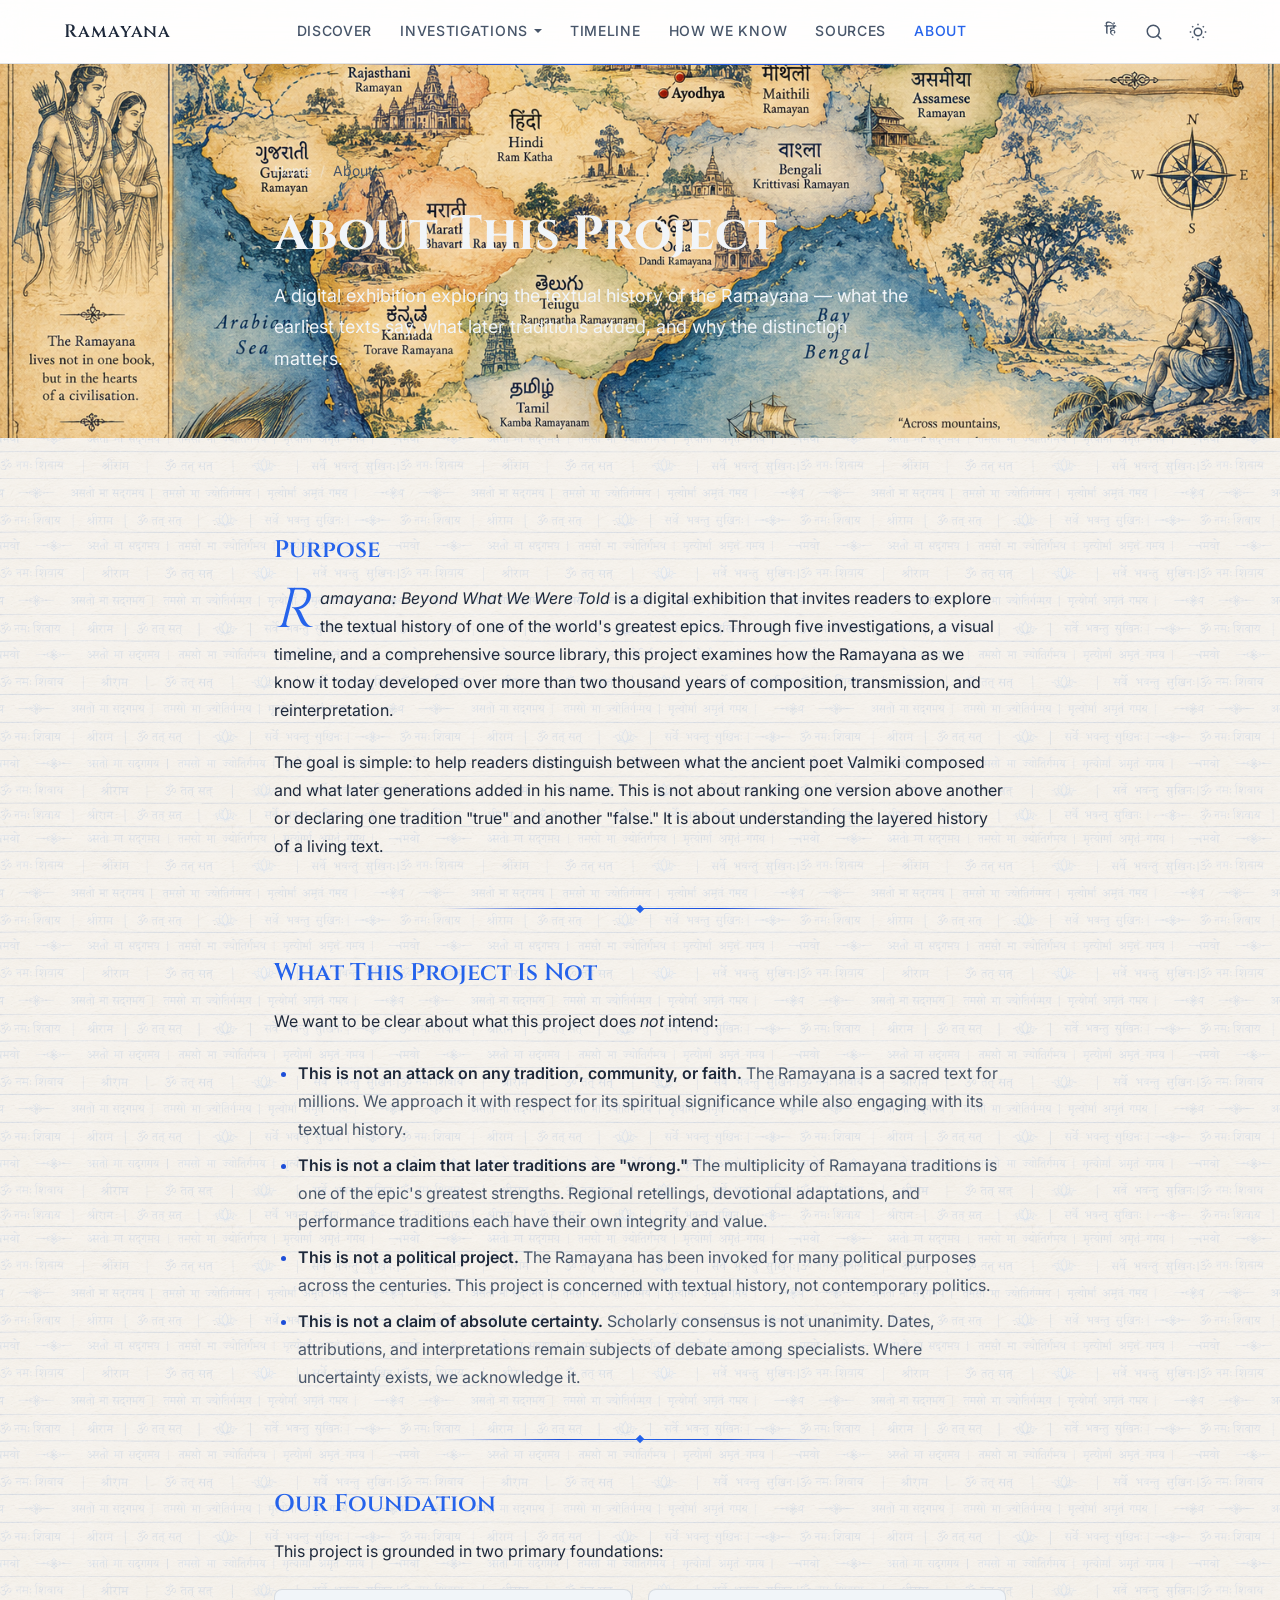
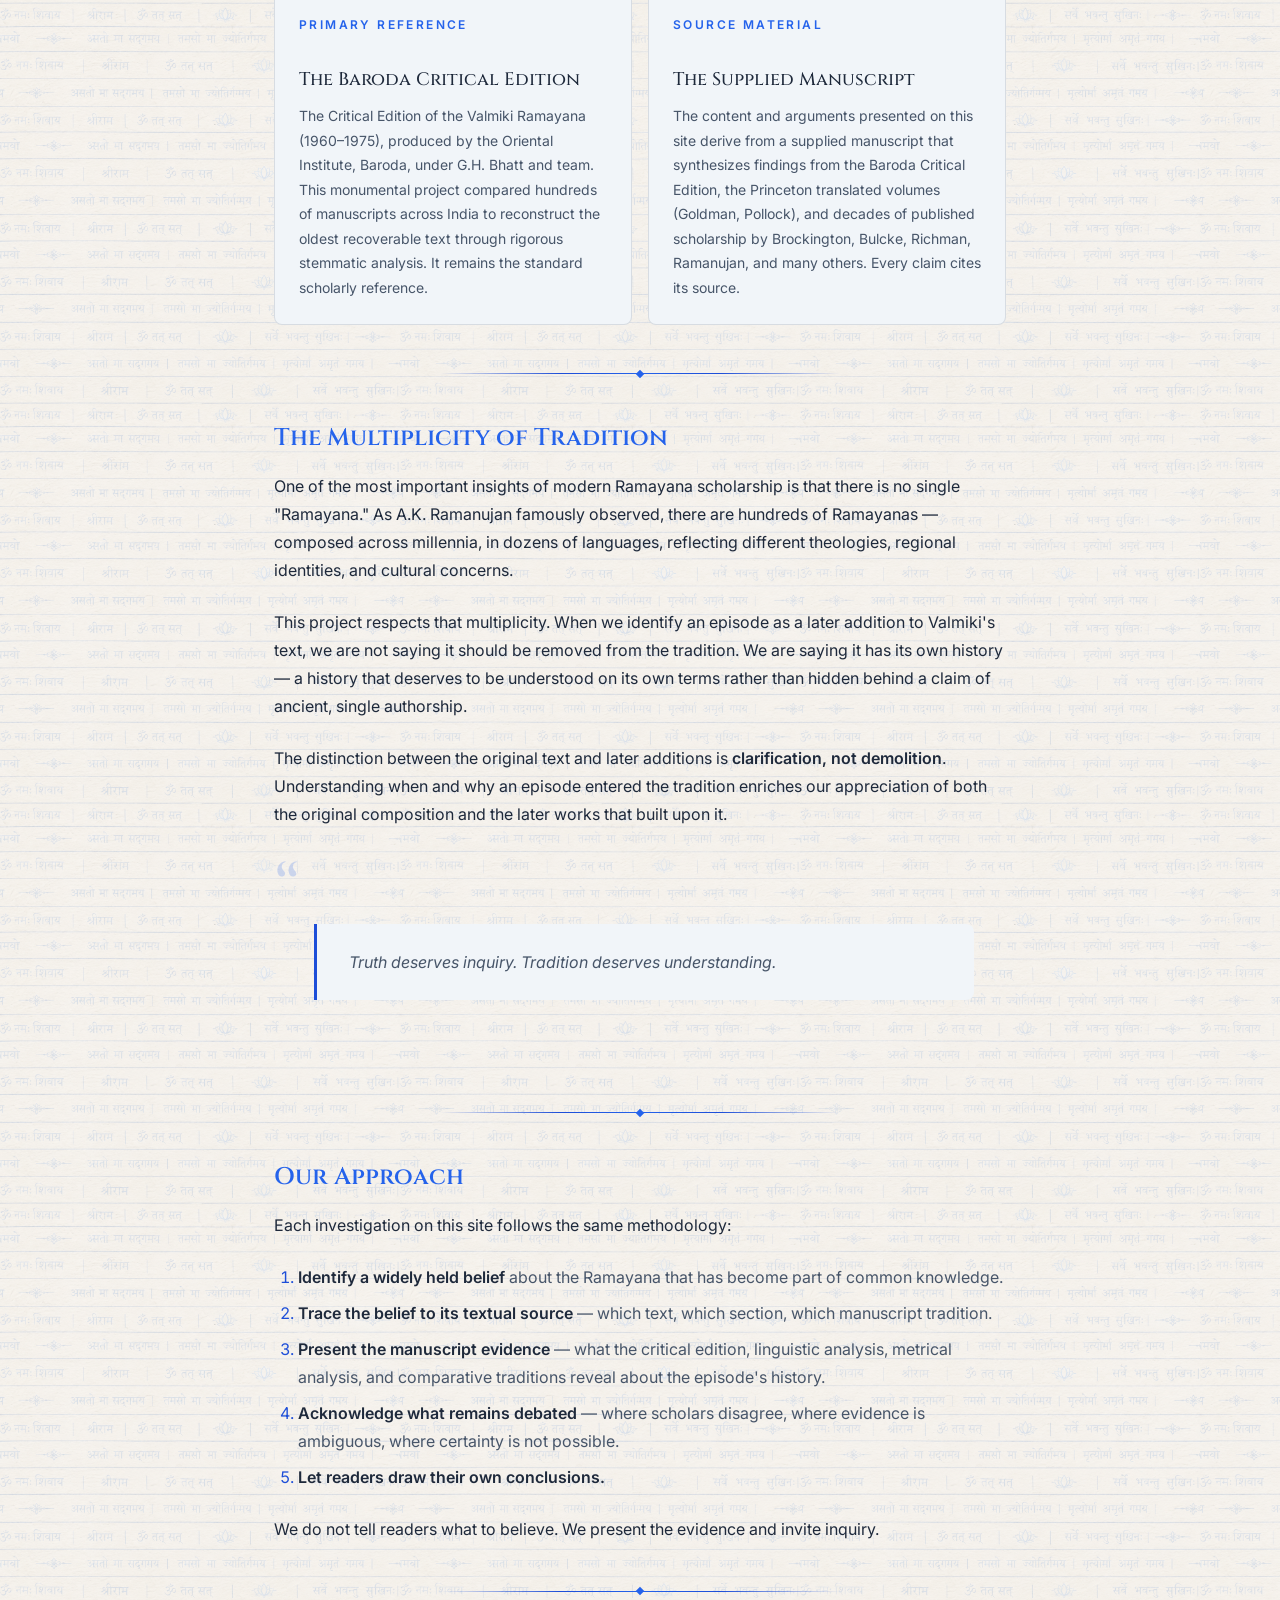
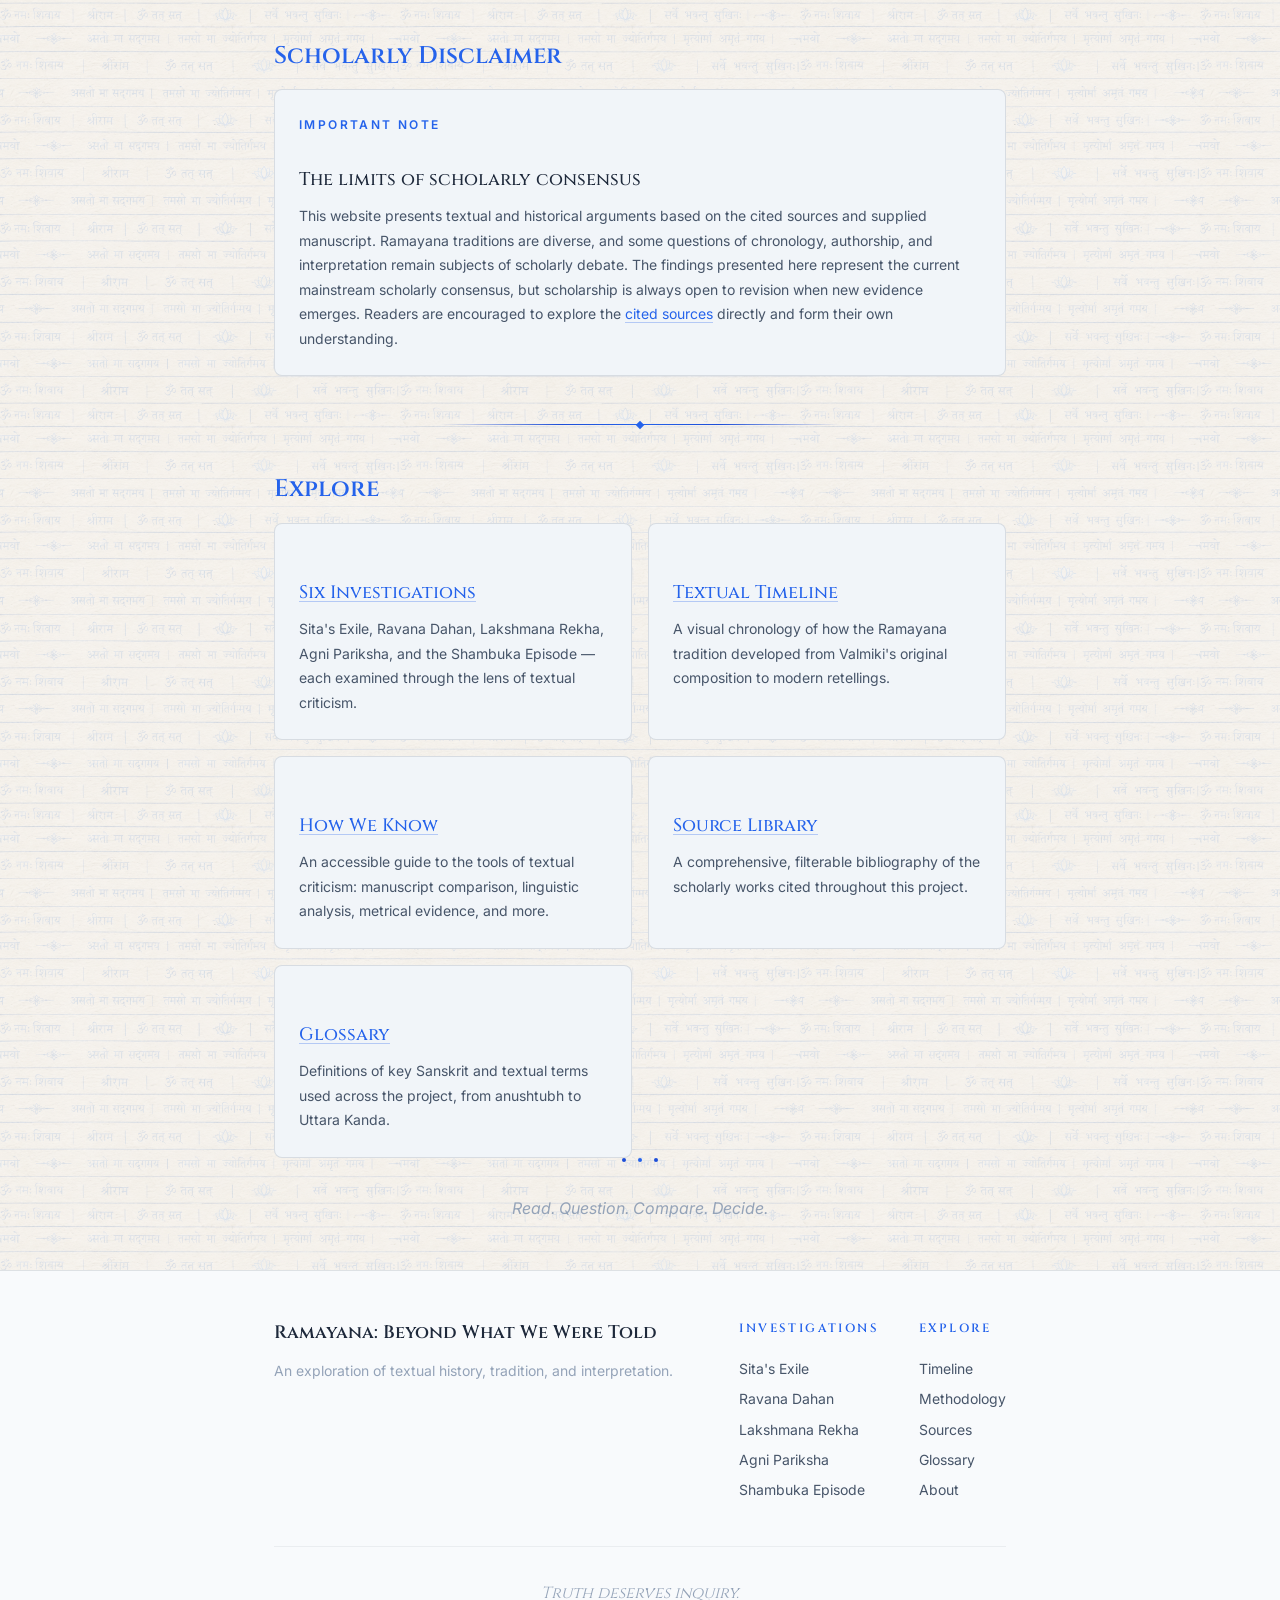
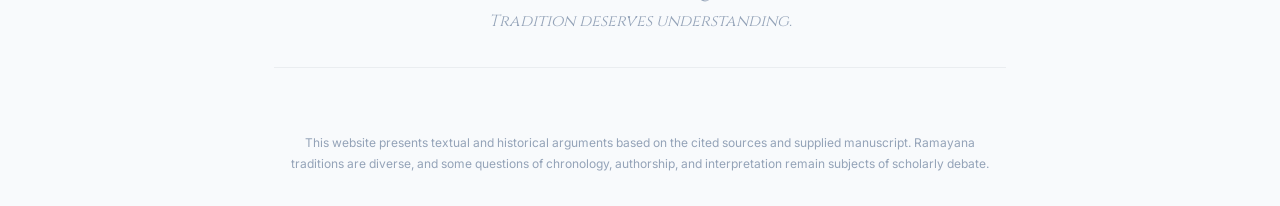
==== commit 0c9ed394: "Add seamless Hindi language toggle and dark hero overlays - Add language toggle button, hindi.js and" ====
--- a/about.html
+++ b/about.html
@@ -49,24 +49,27 @@
             </a>
             <nav class="main-nav" role="navigation" aria-label="Main navigation">
                 <ul class="nav-links">
-                    <li><a href="index.html">Discover</a></li>
+                    <li><a href="index.html" data-i18n="nav-discover">Discover</a></li>
                     <li class="nav-dropdown">
-                        <a href="index.html#investigations" aria-haspopup="true">Investigations</a>
+                        <a href="index.html#investigations" aria-haspopup="true" data-i18n="nav-investigations">Investigations</a>
                         <ul class="dropdown-menu">
-                            <li><a href="facts/sita-exile.html">Sita's Exile</a></li>
-                            <li><a href="facts/ravana-dahan.html">Ravana Dahan</a></li>
-                            <li><a href="facts/lakshmana-rekha.html">Lakshmana Rekha</a></li>
-                            <li><a href="facts/agni-pariksha.html">Agni Pariksha</a></li>
-                            <li><a href="facts/shambuka.html">The Shambuka Episode</a></li>
+                            <li><a href="facts/sita-exile.html" data-i18n="nav-sita-exile">Sita's Exile</a></li>
+                            <li><a href="facts/ravana-dahan.html" data-i18n="nav-ravana-dahan">Ravana Dahan</a></li>
+                            <li><a href="facts/lakshmana-rekha.html" data-i18n="nav-lakshmana-rekha">Lakshmana Rekha</a></li>
+                            <li><a href="facts/agni-pariksha.html" data-i18n="nav-agni-pariksha">Agni Pariksha</a></li>
+                            <li><a href="facts/shambuka.html" data-i18n="nav-shambuka">The Shambuka Episode</a></li>
                         </ul>
                     </li>
-                    <li><a href="timeline.html">Timeline</a></li>
-                    <li><a href="methodology.html">How We Know</a></li>
-                    <li><a href="sources.html">Sources</a></li>
-                    <li><a href="about.html" class="active">About</a></li>
+                    <li><a href="timeline.html" data-i18n="nav-timeline">Timeline</a></li>
+                    <li><a href="methodology.html" data-i18n="nav-how-we-know">How We Know</a></li>
+                    <li><a href="sources.html" data-i18n="nav-sources">Sources</a></li>
+                    <li><a href="about.html" class="active" data-i18n="nav-about">About</a></li>
                 </ul>
             </nav>
             <div class="header-actions">
+                <button class="lang-toggle" aria-label="हिन्दी में पढ़ें" title="हिन्दी में पढ़ें">
+                    <span class="lang-label">हिं</span>
+                </button>
                 <button class="search-toggle" aria-label="Open search" title="Search (Ctrl+K)">
                     <svg width="20" height="20" viewBox="0 0 24 24" fill="none" stroke="currentColor" stroke-width="2" stroke-linecap="round" stroke-linejoin="round"><circle cx="11" cy="11" r="8"/><line x1="21" y1="21" x2="16.65" y2="16.65"/></svg>
                 </button>
@@ -236,38 +239,38 @@
         <div class="container">
             <div class="footer-main">
                 <div class="footer-brand">
-                    <h2 class="footer-title">Ramayana: Beyond What We Were Told</h2>
-                    <p class="footer-subtitle">An exploration of textual history, tradition, and interpretation.</p>
+                    <h2 class="footer-title" data-i18n="footer-title">Ramayana: Beyond What We Were Told</h2>
+                    <p class="footer-subtitle" data-i18n="footer-subtitle">An exploration of textual history, tradition, and interpretation.</p>
                 </div>
                 <div class="footer-links">
                     <div class="footer-column">
-                        <h3>Investigations</h3>
+                        <h3 data-i18n="footer-col-investigations">Investigations</h3>
                         <ul>
-                            <li><a href="facts/sita-exile.html">Sita's Exile</a></li>
-                            <li><a href="facts/ravana-dahan.html">Ravana Dahan</a></li>
-                            <li><a href="facts/lakshmana-rekha.html">Lakshmana Rekha</a></li>
-                            <li><a href="facts/agni-pariksha.html">Agni Pariksha</a></li>
-                            <li><a href="facts/shambuka.html">Shambuka Episode</a></li>
+                            <li><a href="facts/sita-exile.html" data-i18n="nav-sita-exile">Sita's Exile</a></li>
+                            <li><a href="facts/ravana-dahan.html" data-i18n="nav-ravana-dahan">Ravana Dahan</a></li>
+                            <li><a href="facts/lakshmana-rekha.html" data-i18n="nav-lakshmana-rekha">Lakshmana Rekha</a></li>
+                            <li><a href="facts/agni-pariksha.html" data-i18n="nav-agni-pariksha">Agni Pariksha</a></li>
+                            <li><a href="facts/shambuka.html" data-i18n="nav-shambuka">Shambuka Episode</a></li>
                         </ul>
                     </div>
                     <div class="footer-column">
-                        <h3>Explore</h3>
+                        <h3 data-i18n="footer-col-explore">Explore</h3>
                         <ul>
-                            <li><a href="timeline.html">Timeline</a></li>
-                            <li><a href="methodology.html">Methodology</a></li>
-                            <li><a href="sources.html">Sources</a></li>
-                            <li><a href="glossary.html">Glossary</a></li>
-                            <li><a href="about.html">About</a></li>
+                            <li><a href="timeline.html" data-i18n="footer-timeline">Timeline</a></li>
+                            <li><a href="methodology.html" data-i18n="footer-methodology">Methodology</a></li>
+                            <li><a href="sources.html" data-i18n="footer-sources">Sources</a></li>
+                            <li><a href="glossary.html" data-i18n="footer-glossary">Glossary</a></li>
+                            <li><a href="about.html" data-i18n="footer-about">About</a></li>
                         </ul>
                     </div>
                 </div>
             </div>
             <div class="footer-wisdom">
-                <p class="footer-quote">Truth deserves inquiry.<br>Tradition deserves understanding.</p>
+                <p class="footer-quote" data-i18n="footer-quote">Truth deserves inquiry.<br>Tradition deserves understanding.</p>
             </div>
             <div class="footer-visitor" id="visitorCounter" aria-label="Visit counter"></div>
             <div class="footer-bottom">
-                <p class="footer-disclaimer">This website presents textual and historical arguments based on the cited sources and supplied manuscript. Ramayana traditions are diverse, and some questions of chronology, authorship, and interpretation remain subjects of scholarly debate.</p>
+                <p class="footer-disclaimer" data-i18n="footer-disclaimer">This website presents textual and historical arguments based on the cited sources and supplied manuscript. Ramayana traditions are diverse, and some questions of chronology, authorship, and interpretation remain subjects of scholarly debate.</p>
             </div>
         </div>
     </footer>
@@ -276,6 +279,8 @@
     <script src="data/sources.js"></script>
     <script src="data/search-index.js"></script>
     <script src="data/glossary.js"></script>
+    <script src="data/hindi.js"></script>
+    <script src="js/language.js"></script>
     <script src="js/theme.js"></script>
     <script src="js/navigation.js"></script>
     <script src="js/animations.js"></script>
--- a/css/article.css
+++ b/css/article.css
@@ -22,12 +22,33 @@
   content: '';
   position: absolute;
   inset: 0;
-  background: linear-gradient(180deg, rgba(248,250,252,0.88) 0%, rgba(241,245,249,0.95) 100%);
+  background: linear-gradient(180deg, rgba(15,23,42,0.82) 0%, rgba(15,23,42,0.88) 100%);
   pointer-events: none;
 }
 
 html[data-theme="dark"] .article-hero--with-image::after {
-  background: linear-gradient(180deg, rgba(15,23,42,0.88) 0%, rgba(30,41,59,0.95) 100%);
+  background: linear-gradient(180deg, rgba(2,6,18,0.85) 0%, rgba(2,6,18,0.92) 100%);
+}
+
+.article-hero--with-image .article-hero-content h1,
+.article-hero--with-image .article-hero-content p,
+.article-hero--with-image .article-hero-content .breadcrumbs,
+.article-hero--with-image .article-hero-content .breadcrumbs a,
+.article-hero--with-image .article-hero-content .article-meta {
+  color: #F1F5F9;
+}
+
+.article-hero--with-image .article-hero-content .breadcrumbs,
+.article-hero--with-image .article-hero-content .breadcrumbs a {
+  color: rgba(241,245,249,0.7);
+}
+
+.article-hero--with-image .article-hero-content .breadcrumbs a:hover {
+  color: #FFFFFF;
+}
+
+.article-hero--with-image::before {
+  display: none;
 }
 
 .article-hero--with-image .article-hero-content {
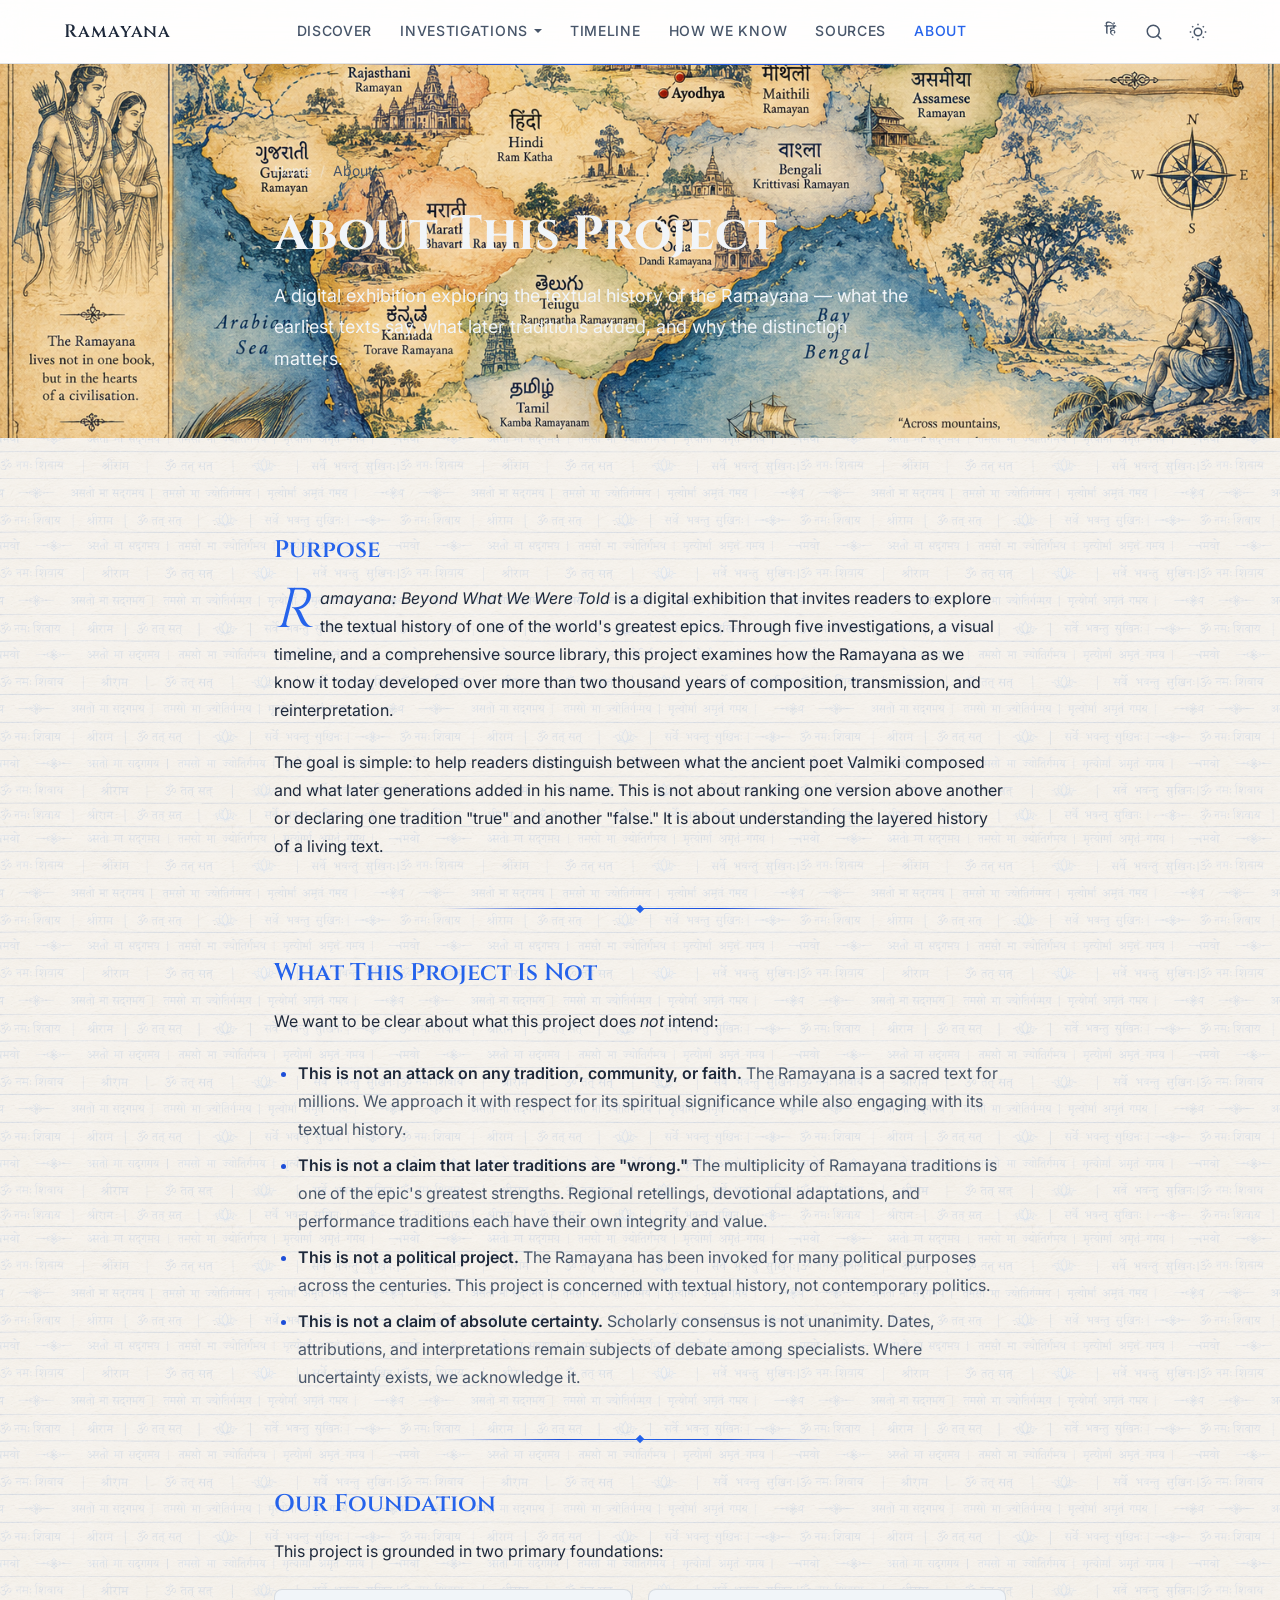
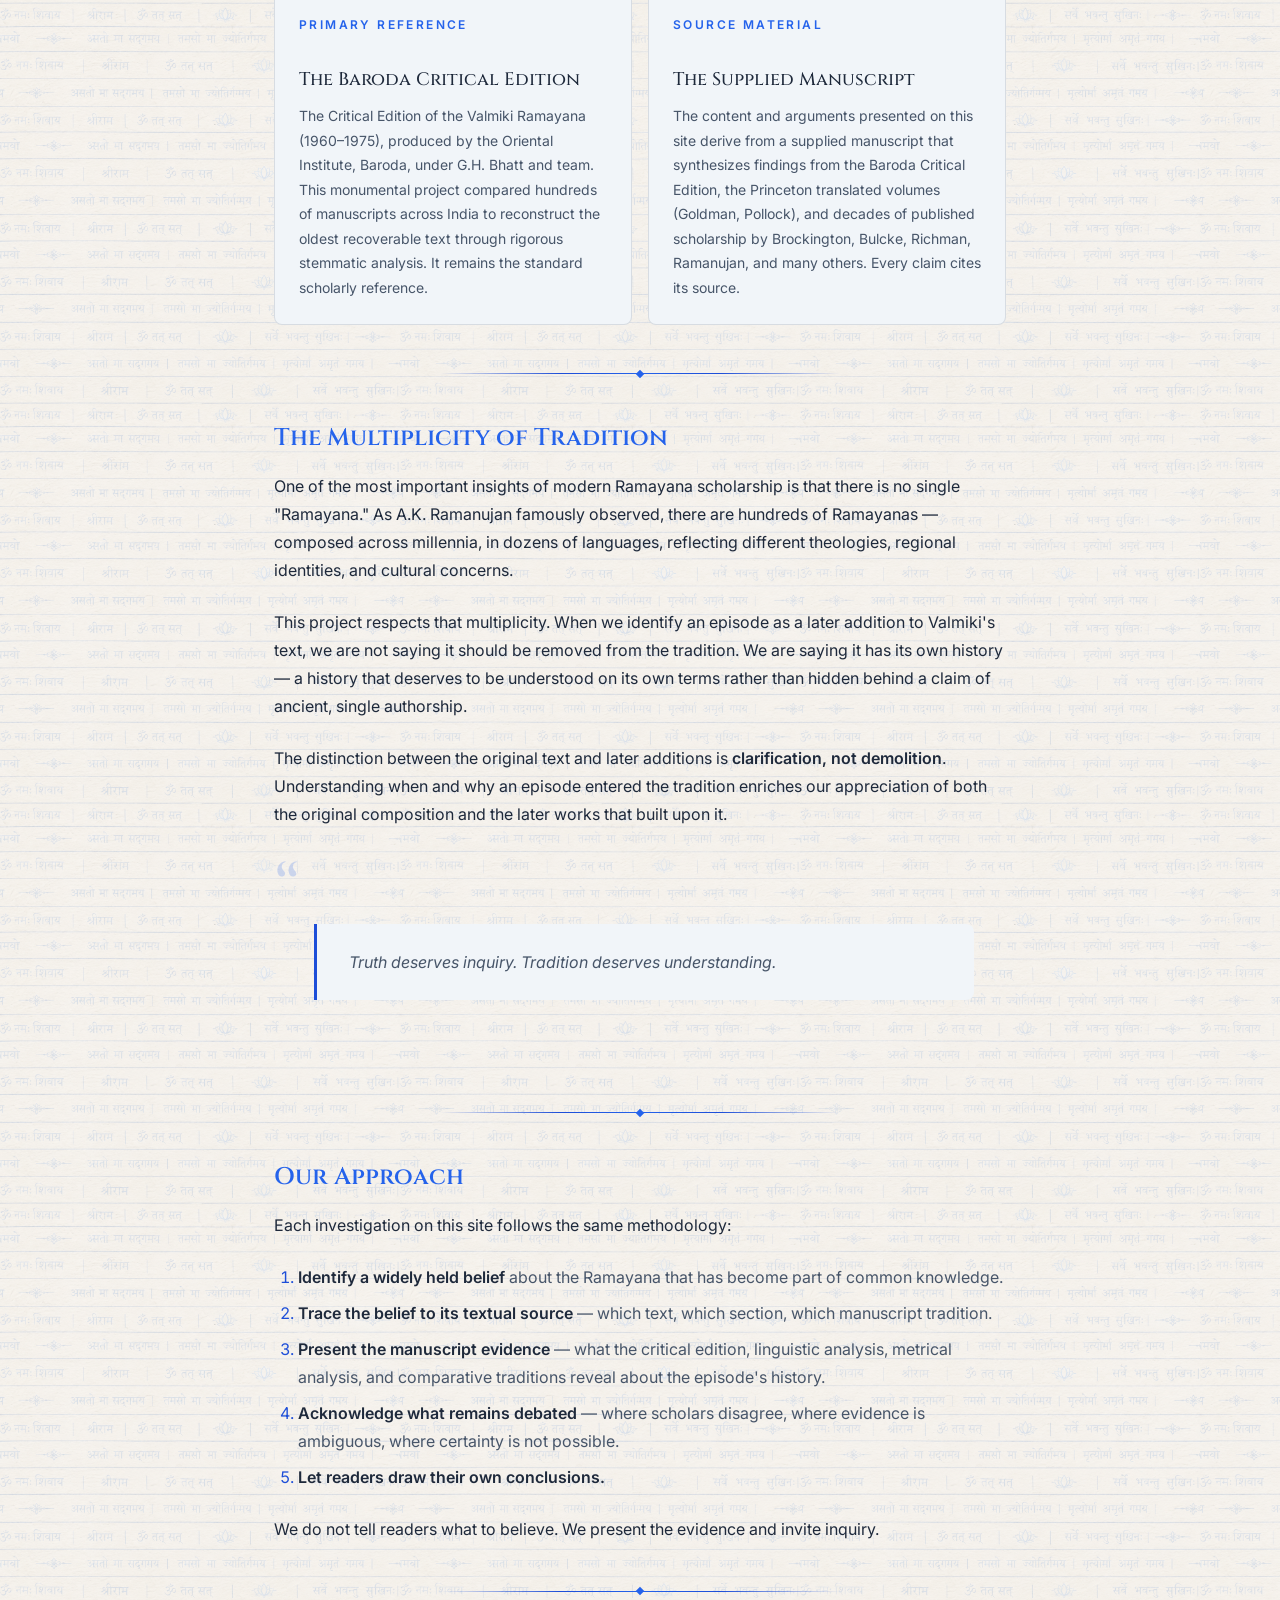
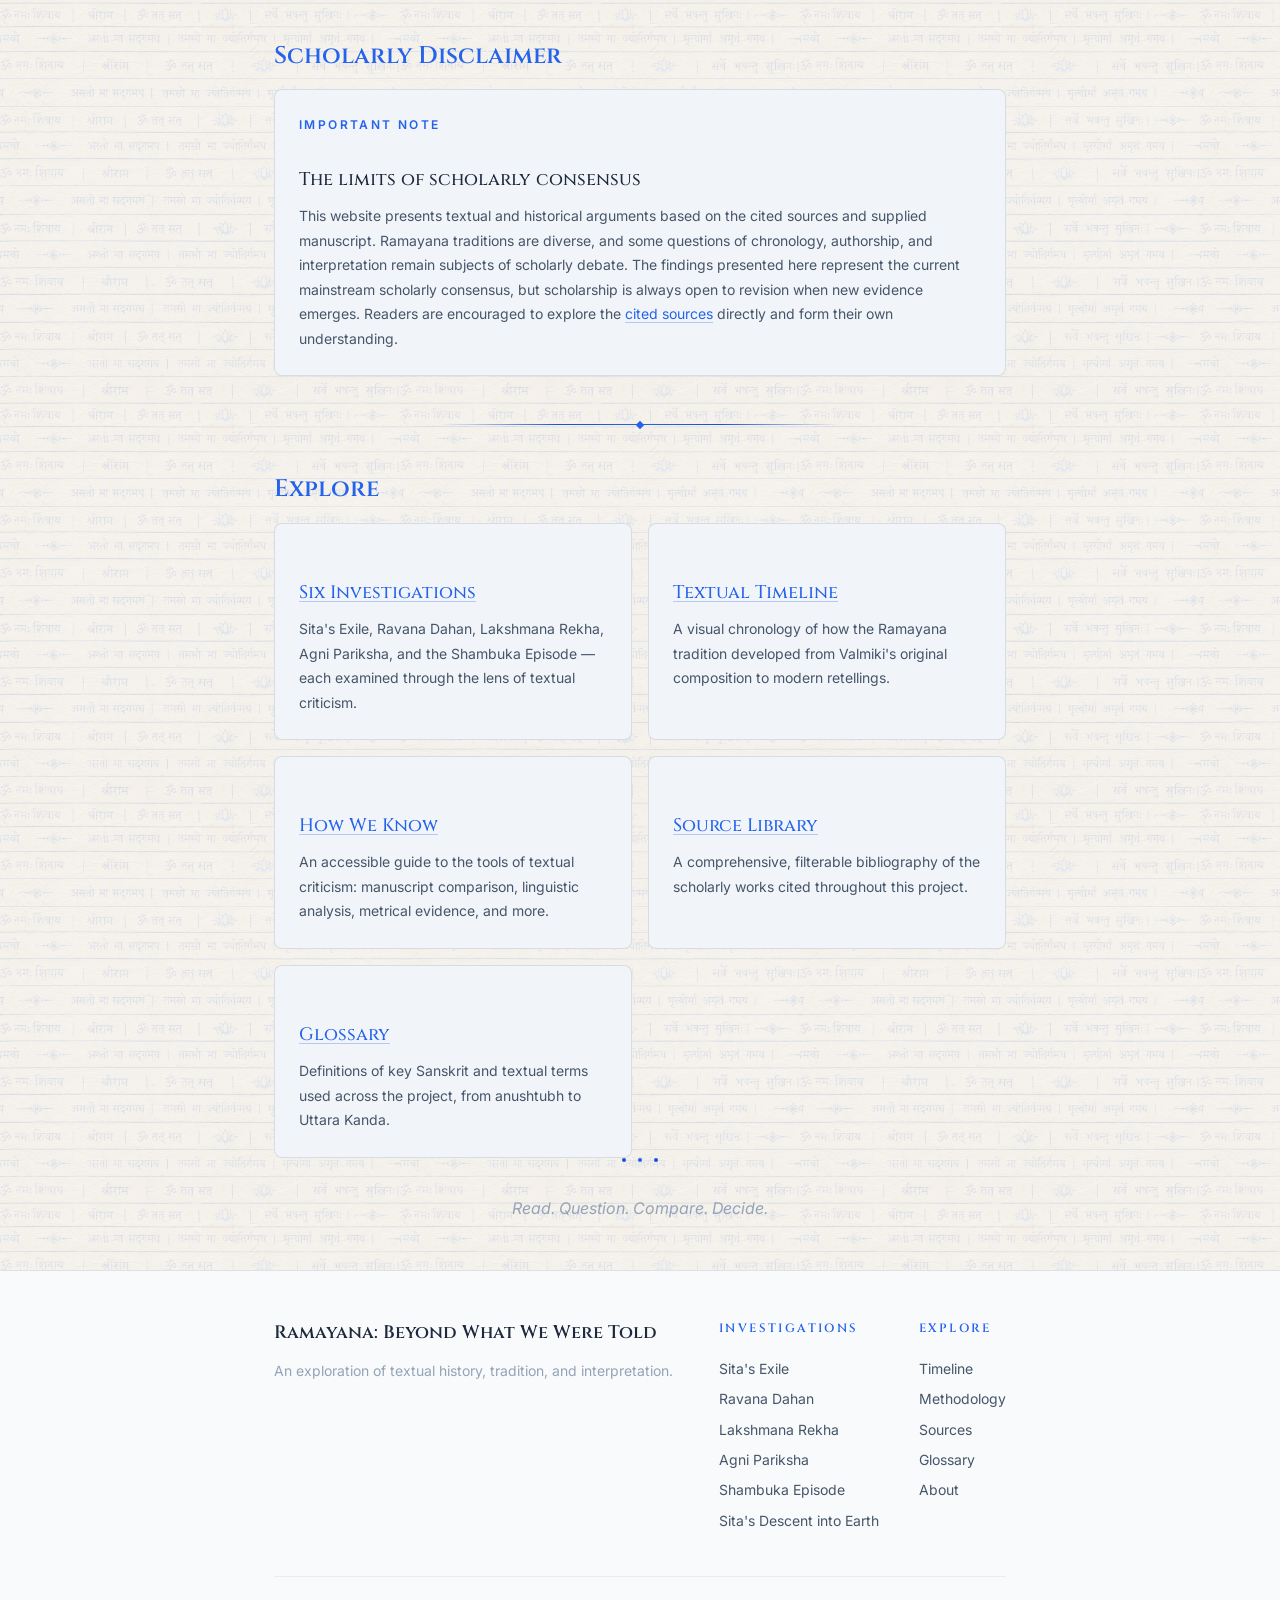
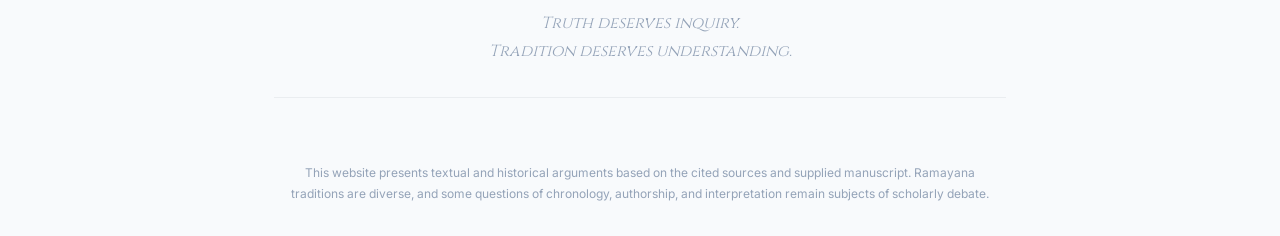
==== commit 42fc8ee6: "Add Investigation 06: Sita's Descent into Earth (Bhoodevi) is from Uttara Kanda Add new fact page es" ====
--- a/about.html
+++ b/about.html
@@ -58,6 +58,7 @@
                             <li><a href="facts/lakshmana-rekha.html" data-i18n="nav-lakshmana-rekha">Lakshmana Rekha</a></li>
                             <li><a href="facts/agni-pariksha.html" data-i18n="nav-agni-pariksha">Agni Pariksha</a></li>
                             <li><a href="facts/shambuka.html" data-i18n="nav-shambuka">The Shambuka Episode</a></li>
+                            <li><a href="facts/sita-earth.html" data-i18n="nav-sita-earth">Sita's Descent into Earth</a></li>
                         </ul>
                     </li>
                     <li><a href="timeline.html" data-i18n="nav-timeline">Timeline</a></li>
@@ -93,120 +94,120 @@
                 <nav class="breadcrumbs" aria-label="Breadcrumb">
                     <a href="index.html">Home</a>
                     <span class="separator" aria-hidden="true">/</span>
-                    <span class="current">About</span>
+                    <span class="current" data-i18n="about-breadcrumb">About</span>
                 </nav>
-                <h1>About This Project</h1>
-                <p class="lead">A digital exhibition exploring the textual history of the Ramayana &mdash; what the earliest texts say, what later traditions added, and why the distinction matters.</p>
+                <h1 data-i18n="about-title">About This Project</h1>
+                <p class="lead" data-i18n="about-lead">A digital exhibition exploring the textual history of the Ramayana &mdash; what the earliest texts say, what later traditions added, and why the distinction matters.</p>
             </div>
         </section>
 
         <!-- ARTICLE BODY -->
         <div class="article-body">
 
-            <h2>Purpose</h2>
-
-            <p class="drop-cap"><em>Ramayana: Beyond What We Were Told</em> is a digital exhibition that invites readers to explore the textual history of one of the world's greatest epics. Through five investigations, a visual timeline, and a comprehensive source library, this project examines how the Ramayana as we know it today developed over more than two thousand years of composition, transmission, and reinterpretation.</p>
-
-            <p>The goal is simple: to help readers distinguish between what the ancient poet Valmiki composed and what later generations added in his name. This is not about ranking one version above another or declaring one tradition "true" and another "false." It is about understanding the layered history of a living text.</p>
-
-            <div class="section-divider" role="separator"></div>
-
-            <h2>What This Project Is Not</h2>
-
-            <p>We want to be clear about what this project does <em>not</em> intend:</p>
+            <h2 data-i18n="about-h2-purpose">Purpose</h2>
+
+            <p class="drop-cap" data-i18n="about-purpose-p1"><em>Ramayana: Beyond What We Were Told</em> is a digital exhibition that invites readers to explore the textual history of one of the world's greatest epics. Through five investigations, a visual timeline, and a comprehensive source library, this project examines how the Ramayana as we know it today developed over more than two thousand years of composition, transmission, and reinterpretation.</p>
+
+            <p data-i18n="about-purpose-p2">The goal is simple: to help readers distinguish between what the ancient poet Valmiki composed and what later generations added in his name. This is not about ranking one version above another or declaring one tradition "true" and another "false." It is about understanding the layered history of a living text.</p>
+
+            <div class="section-divider" role="separator"></div>
+
+            <h2 data-i18n="about-h2-not">What This Project Is Not</h2>
+
+            <p data-i18n="about-not-intro">We want to be clear about what this project does <em>not</em> intend:</p>
 
             <ul>
-                <li><strong>This is not an attack on any tradition, community, or faith.</strong> The Ramayana is a sacred text for millions. We approach it with respect for its spiritual significance while also engaging with its textual history.</li>
-                <li><strong>This is not a claim that later traditions are "wrong."</strong> The multiplicity of Ramayana traditions is one of the epic's greatest strengths. Regional retellings, devotional adaptations, and performance traditions each have their own integrity and value.</li>
-                <li><strong>This is not a political project.</strong> The Ramayana has been invoked for many political purposes across the centuries. This project is concerned with textual history, not contemporary politics.</li>
-                <li><strong>This is not a claim of absolute certainty.</strong> Scholarly consensus is not unanimity. Dates, attributions, and interpretations remain subjects of debate among specialists. Where uncertainty exists, we acknowledge it.</li>
+                <li data-i18n="about-not-li1"><strong>This is not an attack on any tradition, community, or faith.</strong> The Ramayana is a sacred text for millions. We approach it with respect for its spiritual significance while also engaging with its textual history.</li>
+                <li data-i18n="about-not-li2"><strong>This is not a claim that later traditions are "wrong."</strong> The multiplicity of Ramayana traditions is one of the epic's greatest strengths. Regional retellings, devotional adaptations, and performance traditions each have their own integrity and value.</li>
+                <li data-i18n="about-not-li3"><strong>This is not a political project.</strong> The Ramayana has been invoked for many political purposes across the centuries. This project is concerned with textual history, not contemporary politics.</li>
+                <li data-i18n="about-not-li4"><strong>This is not a claim of absolute certainty.</strong> Scholarly consensus is not unanimity. Dates, attributions, and interpretations remain subjects of debate among specialists. Where uncertainty exists, we acknowledge it.</li>
             </ul>
 
             <div class="section-divider" role="separator"></div>
 
-            <h2>Our Foundation</h2>
-
-            <p>This project is grounded in two primary foundations:</p>
+            <h2 data-i18n="about-h2-foundation">Our Foundation</h2>
+
+            <p data-i18n="about-foundation-intro">This project is grounded in two primary foundations:</p>
 
             <div class="evidence-grid fade-in">
                 <div class="evidence-card">
-                    <div class="evidence-card-type">Primary Reference</div>
-                    <h4>The Baroda Critical Edition</h4>
-                    <p>The Critical Edition of the Valmiki Ramayana (1960&ndash;1975), produced by the Oriental Institute, Baroda, under G.H. Bhatt and team. This monumental project compared hundreds of manuscripts across India to reconstruct the oldest recoverable text through rigorous stemmatic analysis. It remains the standard scholarly reference.</p>
-                </div>
-                <div class="evidence-card">
-                    <div class="evidence-card-type">Source Material</div>
-                    <h4>The Supplied Manuscript</h4>
-                    <p>The content and arguments presented on this site derive from a supplied manuscript that synthesizes findings from the Baroda Critical Edition, the Princeton translated volumes (Goldman, Pollock), and decades of published scholarship by Brockington, Bulcke, Richman, Ramanujan, and many others. Every claim cites its source.</p>
-                </div>
-            </div>
-
-            <div class="section-divider" role="separator"></div>
-
-            <h2>The Multiplicity of Tradition</h2>
-
-            <p>One of the most important insights of modern Ramayana scholarship is that there is no single "Ramayana." As A.K. Ramanujan famously observed, there are hundreds of Ramayanas &mdash; composed across millennia, in dozens of languages, reflecting different theologies, regional identities, and cultural concerns.</p>
-
-            <p>This project respects that multiplicity. When we identify an episode as a later addition to Valmiki's text, we are not saying it should be removed from the tradition. We are saying it has its own history &mdash; a history that deserves to be understood on its own terms rather than hidden behind a claim of ancient, single authorship.</p>
-
-            <p>The distinction between the original text and later additions is <strong>clarification, not demolition</strong>. Understanding when and why an episode entered the tradition enriches our appreciation of both the original composition and the later works that built upon it.</p>
+                    <div class="evidence-card-type" data-i18n="about-foundation-card1-type">Primary Reference</div>
+                    <h4 data-i18n="about-foundation-card1-title">The Baroda Critical Edition</h4>
+                    <p data-i18n="about-foundation-card1-text">The Critical Edition of the Valmiki Ramayana (1960&ndash;1975), produced by the Oriental Institute, Baroda, under G.H. Bhatt and team. This monumental project compared hundreds of manuscripts across India to reconstruct the oldest recoverable text through rigorous stemmatic analysis. It remains the standard scholarly reference.</p>
+                </div>
+                <div class="evidence-card">
+                    <div class="evidence-card-type" data-i18n="about-foundation-card2-type">Source Material</div>
+                    <h4 data-i18n="about-foundation-card2-title">The Supplied Manuscript</h4>
+                    <p data-i18n="about-foundation-card2-text">The content and arguments presented on this site derive from a supplied manuscript that synthesizes findings from the Baroda Critical Edition, the Princeton translated volumes (Goldman, Pollock), and decades of published scholarship by Brockington, Bulcke, Richman, Ramanujan, and many others. Every claim cites its source.</p>
+                </div>
+            </div>
+
+            <div class="section-divider" role="separator"></div>
+
+            <h2 data-i18n="about-h2-multiplicity">The Multiplicity of Tradition</h2>
+
+            <p data-i18n="about-multiplicity-p1">One of the most important insights of modern Ramayana scholarship is that there is no single "Ramayana." As A.K. Ramanujan famously observed, there are hundreds of Ramayanas &mdash; composed across millennia, in dozens of languages, reflecting different theologies, regional identities, and cultural concerns.</p>
+
+            <p data-i18n="about-multiplicity-p2">This project respects that multiplicity. When we identify an episode as a later addition to Valmiki's text, we are not saying it should be removed from the tradition. We are saying it has its own history &mdash; a history that deserves to be understood on its own terms rather than hidden behind a claim of ancient, single authorship.</p>
+
+            <p data-i18n="about-multiplicity-p3">The distinction between the original text and later additions is <strong>clarification, not demolition</strong>. Understanding when and why an episode entered the tradition enriches our appreciation of both the original composition and the later works that built upon it.</p>
 
             <div class="quote-block fade-in">
                 <blockquote>
-                    <p>Truth deserves inquiry. Tradition deserves understanding.</p>
+                    <p data-i18n="about-multiplicity-quote">Truth deserves inquiry. Tradition deserves understanding.</p>
                 </blockquote>
             </div>
 
             <div class="section-divider" role="separator"></div>
 
-            <h2>Our Approach</h2>
-
-            <p>Each investigation on this site follows the same methodology:</p>
+            <h2 data-i18n="about-h2-approach">Our Approach</h2>
+
+            <p data-i18n="about-approach-intro">Each investigation on this site follows the same methodology:</p>
 
             <ol>
-                <li><strong>Identify a widely held belief</strong> about the Ramayana that has become part of common knowledge.</li>
-                <li><strong>Trace the belief to its textual source</strong> &mdash; which text, which section, which manuscript tradition.</li>
-                <li><strong>Present the manuscript evidence</strong> &mdash; what the critical edition, linguistic analysis, metrical analysis, and comparative traditions reveal about the episode's history.</li>
-                <li><strong>Acknowledge what remains debated</strong> &mdash; where scholars disagree, where evidence is ambiguous, where certainty is not possible.</li>
-                <li><strong>Let readers draw their own conclusions.</strong></li>
+                <li data-i18n="about-approach-li1"><strong>Identify a widely held belief</strong> about the Ramayana that has become part of common knowledge.</li>
+                <li data-i18n="about-approach-li2"><strong>Trace the belief to its textual source</strong> &mdash; which text, which section, which manuscript tradition.</li>
+                <li data-i18n="about-approach-li3"><strong>Present the manuscript evidence</strong> &mdash; what the critical edition, linguistic analysis, metrical analysis, and comparative traditions reveal about the episode's history.</li>
+                <li data-i18n="about-approach-li4"><strong>Acknowledge what remains debated</strong> &mdash; where scholars disagree, where evidence is ambiguous, where certainty is not possible.</li>
+                <li data-i18n="about-approach-li5"><strong>Let readers draw their own conclusions.</strong></li>
             </ol>
 
-            <p>We do not tell readers what to believe. We present the evidence and invite inquiry.</p>
-
-            <div class="section-divider" role="separator"></div>
-
-            <h2>Scholarly Disclaimer</h2>
+            <p data-i18n="about-approach-outro">We do not tell readers what to believe. We present the evidence and invite inquiry.</p>
+
+            <div class="section-divider" role="separator"></div>
+
+            <h2 data-i18n="about-h2-disclaimer">Scholarly Disclaimer</h2>
 
             <div class="evidence-card fade-in">
-                <div class="evidence-card-type">Important Note</div>
-                <h4>The limits of scholarly consensus</h4>
-                <p>This website presents textual and historical arguments based on the cited sources and supplied manuscript. Ramayana traditions are diverse, and some questions of chronology, authorship, and interpretation remain subjects of scholarly debate. The findings presented here represent the current mainstream scholarly consensus, but scholarship is always open to revision when new evidence emerges. Readers are encouraged to explore the <a href="sources.html">cited sources</a> directly and form their own understanding.</p>
-            </div>
-
-            <div class="section-divider" role="separator"></div>
-
-            <h2>Explore</h2>
+                <div class="evidence-card-type" data-i18n="about-disclaimer-type">Important Note</div>
+                <h4 data-i18n="about-disclaimer-title">The limits of scholarly consensus</h4>
+                <p data-i18n="about-disclaimer-text">This website presents textual and historical arguments based on the cited sources and supplied manuscript. Ramayana traditions are diverse, and some questions of chronology, authorship, and interpretation remain subjects of scholarly debate. The findings presented here represent the current mainstream scholarly consensus, but scholarship is always open to revision when new evidence emerges. Readers are encouraged to explore the <a href="sources.html">cited sources</a> directly and form their own understanding.</p>
+            </div>
+
+            <div class="section-divider" role="separator"></div>
+
+            <h2 data-i18n="about-h2-explore">Explore</h2>
 
             <div class="evidence-grid fade-in">
                 <div class="evidence-card">
-                    <h4><a href="index.html#investigations">Six Investigations</a></h4>
-                    <p>Sita's Exile, Ravana Dahan, Lakshmana Rekha, Agni Pariksha, and the Shambuka Episode &mdash; each examined through the lens of textual criticism.</p>
-                </div>
-                <div class="evidence-card">
-                    <h4><a href="timeline.html">Textual Timeline</a></h4>
-                    <p>A visual chronology of how the Ramayana tradition developed from Valmiki's original composition to modern retellings.</p>
-                </div>
-                <div class="evidence-card">
-                    <h4><a href="methodology.html">How We Know</a></h4>
-                    <p>An accessible guide to the tools of textual criticism: manuscript comparison, linguistic analysis, metrical evidence, and more.</p>
-                </div>
-                <div class="evidence-card">
-                    <h4><a href="sources.html">Source Library</a></h4>
-                    <p>A comprehensive, filterable bibliography of the scholarly works cited throughout this project.</p>
-                </div>
-                <div class="evidence-card">
-                    <h4><a href="glossary.html">Glossary</a></h4>
-                    <p>Definitions of key Sanskrit and textual terms used across the project, from anushtubh to Uttara Kanda.</p>
+                    <h4 data-i18n="about-explore-card1-title"><a href="index.html#investigations">Six Investigations</a></h4>
+                    <p data-i18n="about-explore-card1-text">Sita's Exile, Ravana Dahan, Lakshmana Rekha, Agni Pariksha, and the Shambuka Episode &mdash; each examined through the lens of textual criticism.</p>
+                </div>
+                <div class="evidence-card">
+                    <h4 data-i18n="about-explore-card2-title"><a href="timeline.html">Textual Timeline</a></h4>
+                    <p data-i18n="about-explore-card2-text">A visual chronology of how the Ramayana tradition developed from Valmiki's original composition to modern retellings.</p>
+                </div>
+                <div class="evidence-card">
+                    <h4 data-i18n="about-explore-card3-title"><a href="methodology.html">How We Know</a></h4>
+                    <p data-i18n="about-explore-card3-text">An accessible guide to the tools of textual criticism: manuscript comparison, linguistic analysis, metrical evidence, and more.</p>
+                </div>
+                <div class="evidence-card">
+                    <h4 data-i18n="about-explore-card4-title"><a href="sources.html">Source Library</a></h4>
+                    <p data-i18n="about-explore-card4-text">A comprehensive, filterable bibliography of the scholarly works cited throughout this project.</p>
+                </div>
+                <div class="evidence-card">
+                    <h4 data-i18n="about-explore-card5-title"><a href="glossary.html">Glossary</a></h4>
+                    <p data-i18n="about-explore-card5-text">Definitions of key Sanskrit and textual terms used across the project, from anushtubh to Uttara Kanda.</p>
                 </div>
             </div>
 
@@ -214,7 +215,7 @@
                 <span></span>
             </div>
 
-            <p style="text-align: center; color: var(--text-tertiary); font-style: italic; margin-top: var(--space-8);">Read. Question. Compare. Decide.</p>
+            <p style="text-align: center; color: var(--text-tertiary); font-style: italic; margin-top: var(--space-8);" data-i18n="about-closing-motto">Read. Question. Compare. Decide.</p>
 
         </div>
     </main>
@@ -251,6 +252,7 @@
                             <li><a href="facts/lakshmana-rekha.html" data-i18n="nav-lakshmana-rekha">Lakshmana Rekha</a></li>
                             <li><a href="facts/agni-pariksha.html" data-i18n="nav-agni-pariksha">Agni Pariksha</a></li>
                             <li><a href="facts/shambuka.html" data-i18n="nav-shambuka">Shambuka Episode</a></li>
+                            <li><a href="facts/sita-earth.html" data-i18n="nav-sita-earth">Sita's Descent into Earth</a></li>
                         </ul>
                     </div>
                     <div class="footer-column">
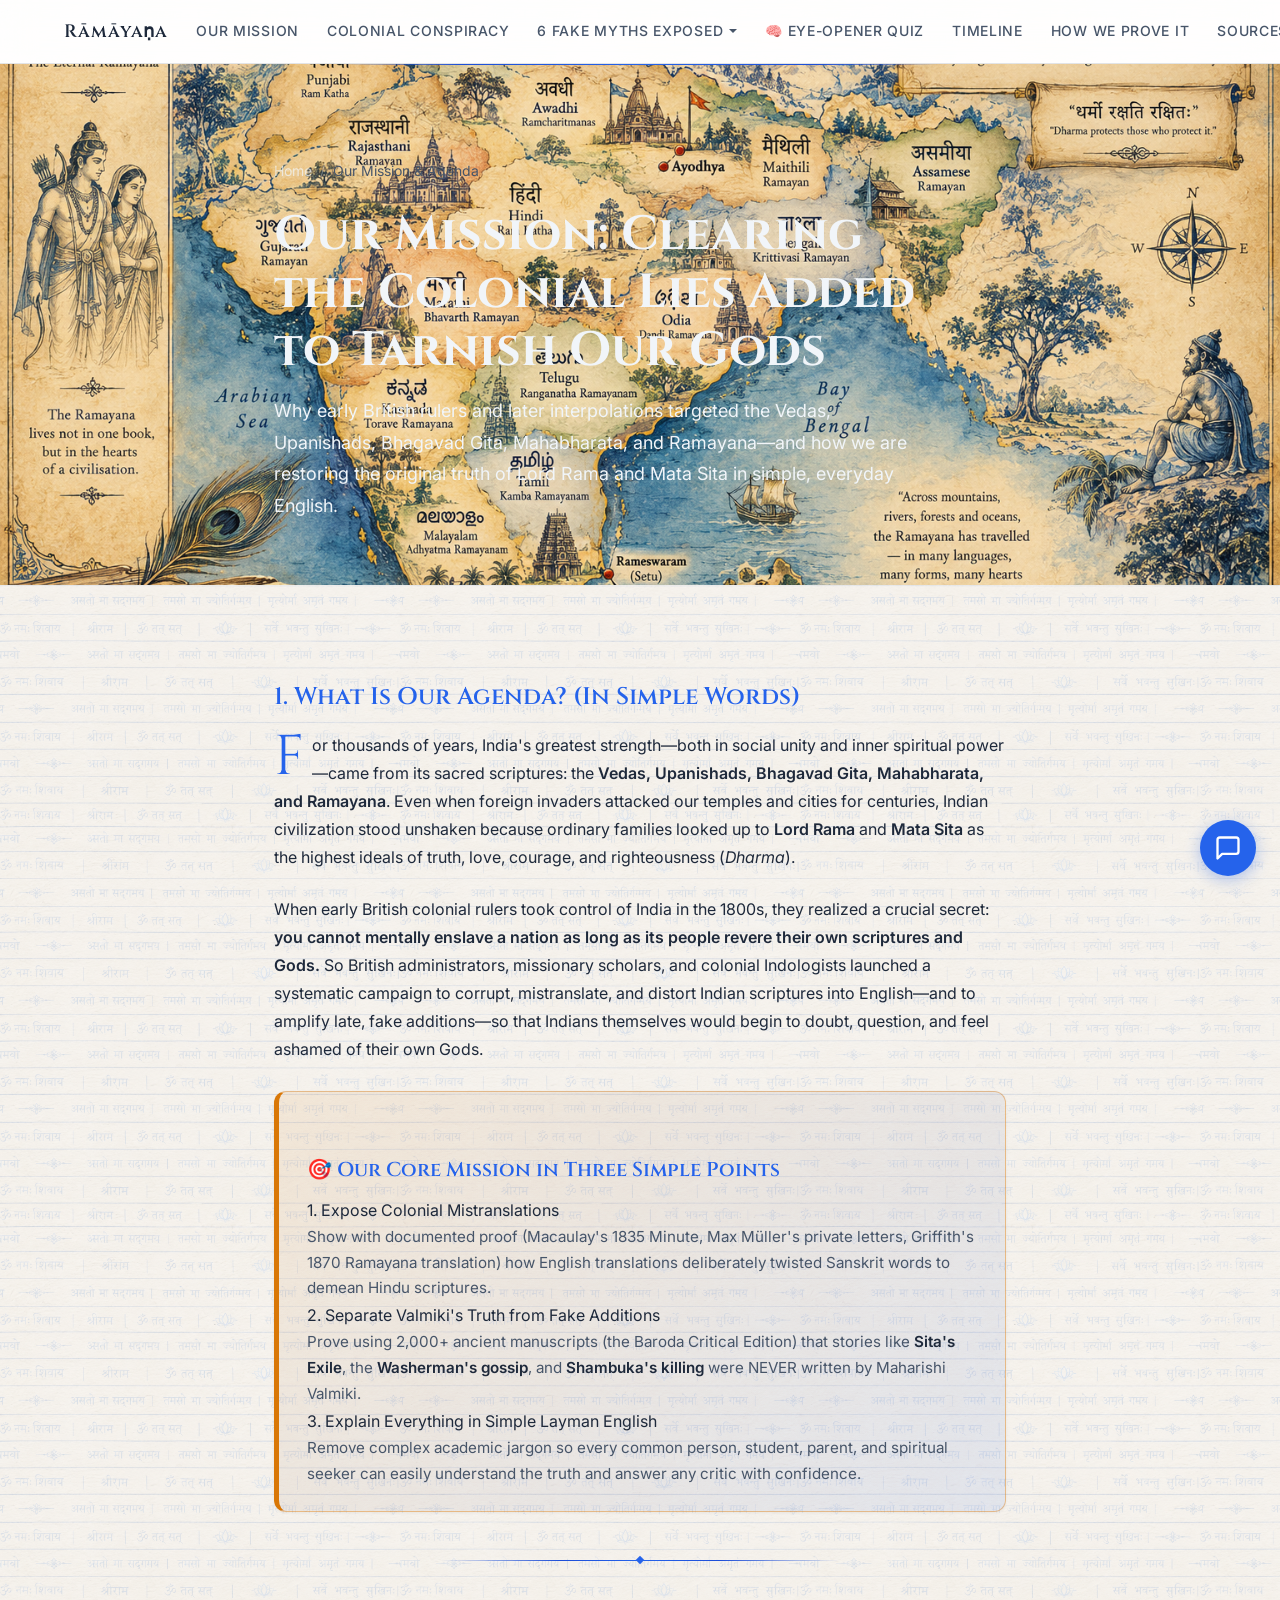
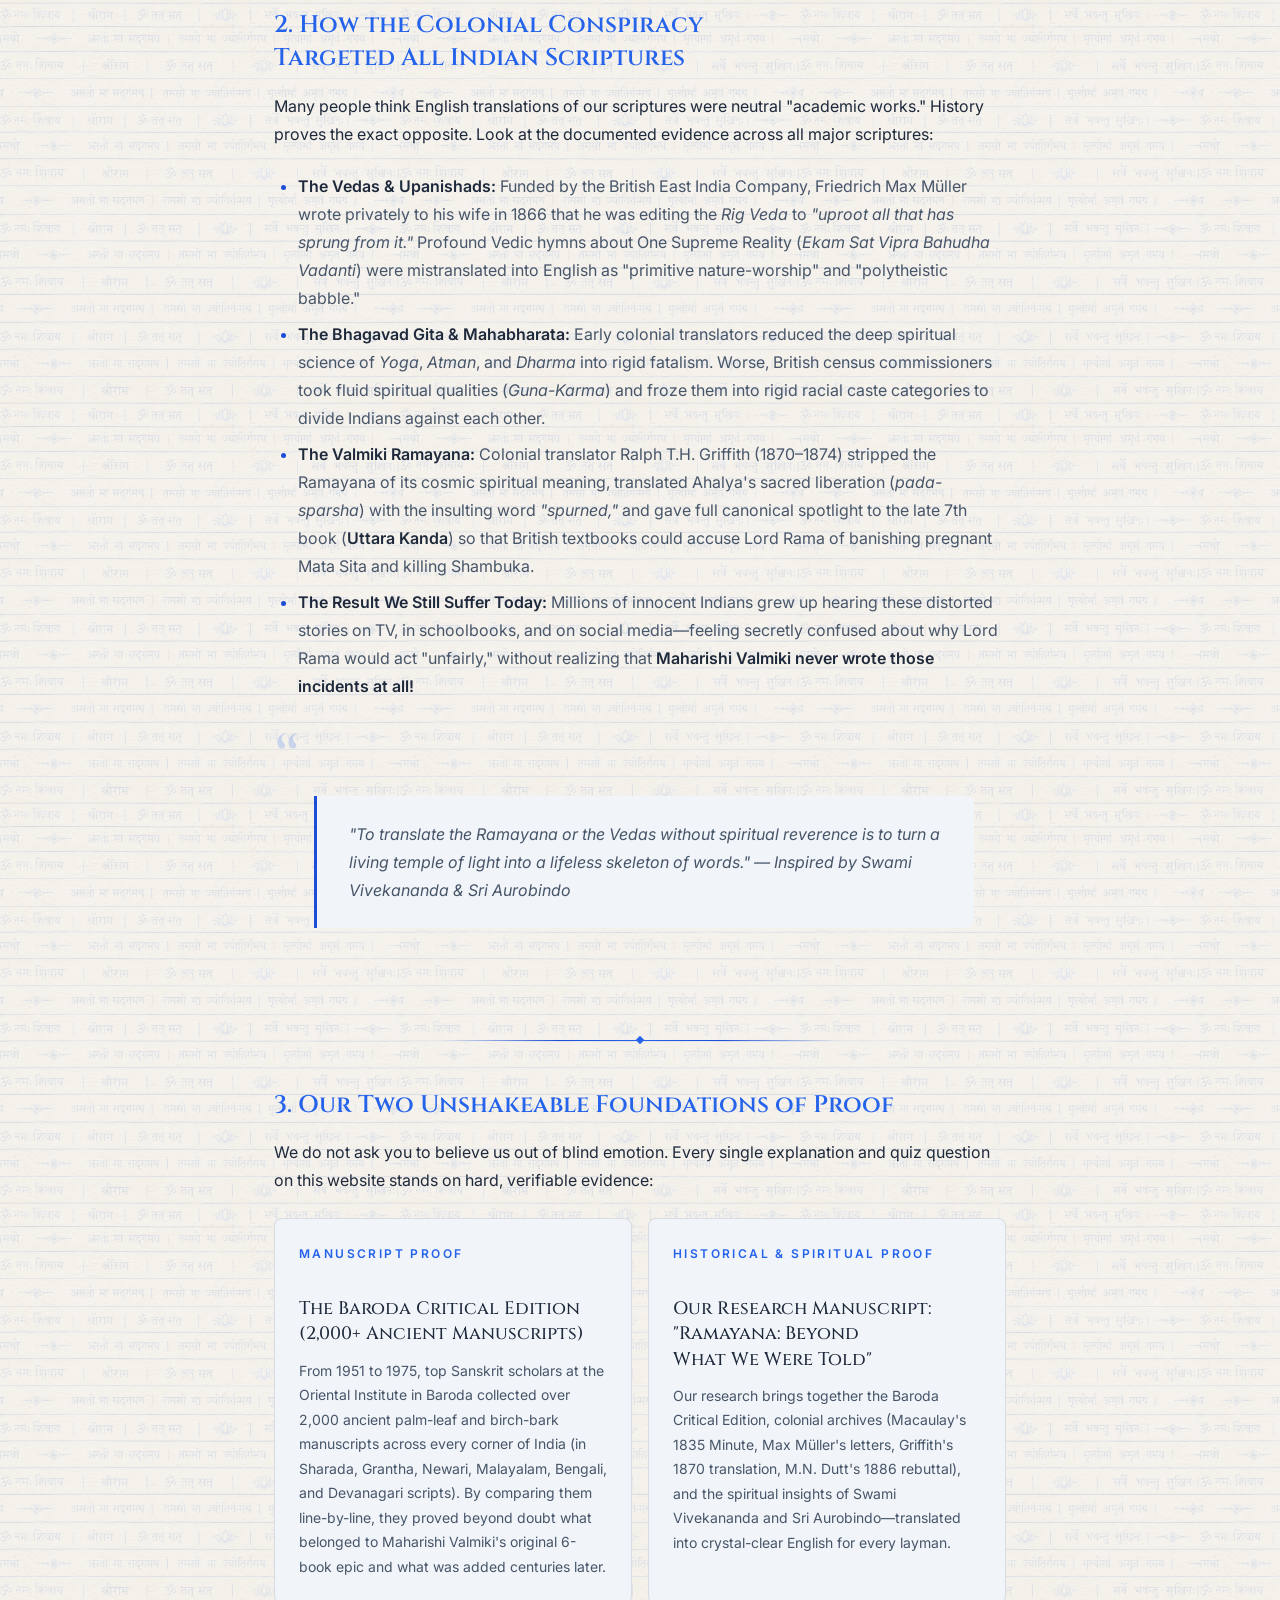
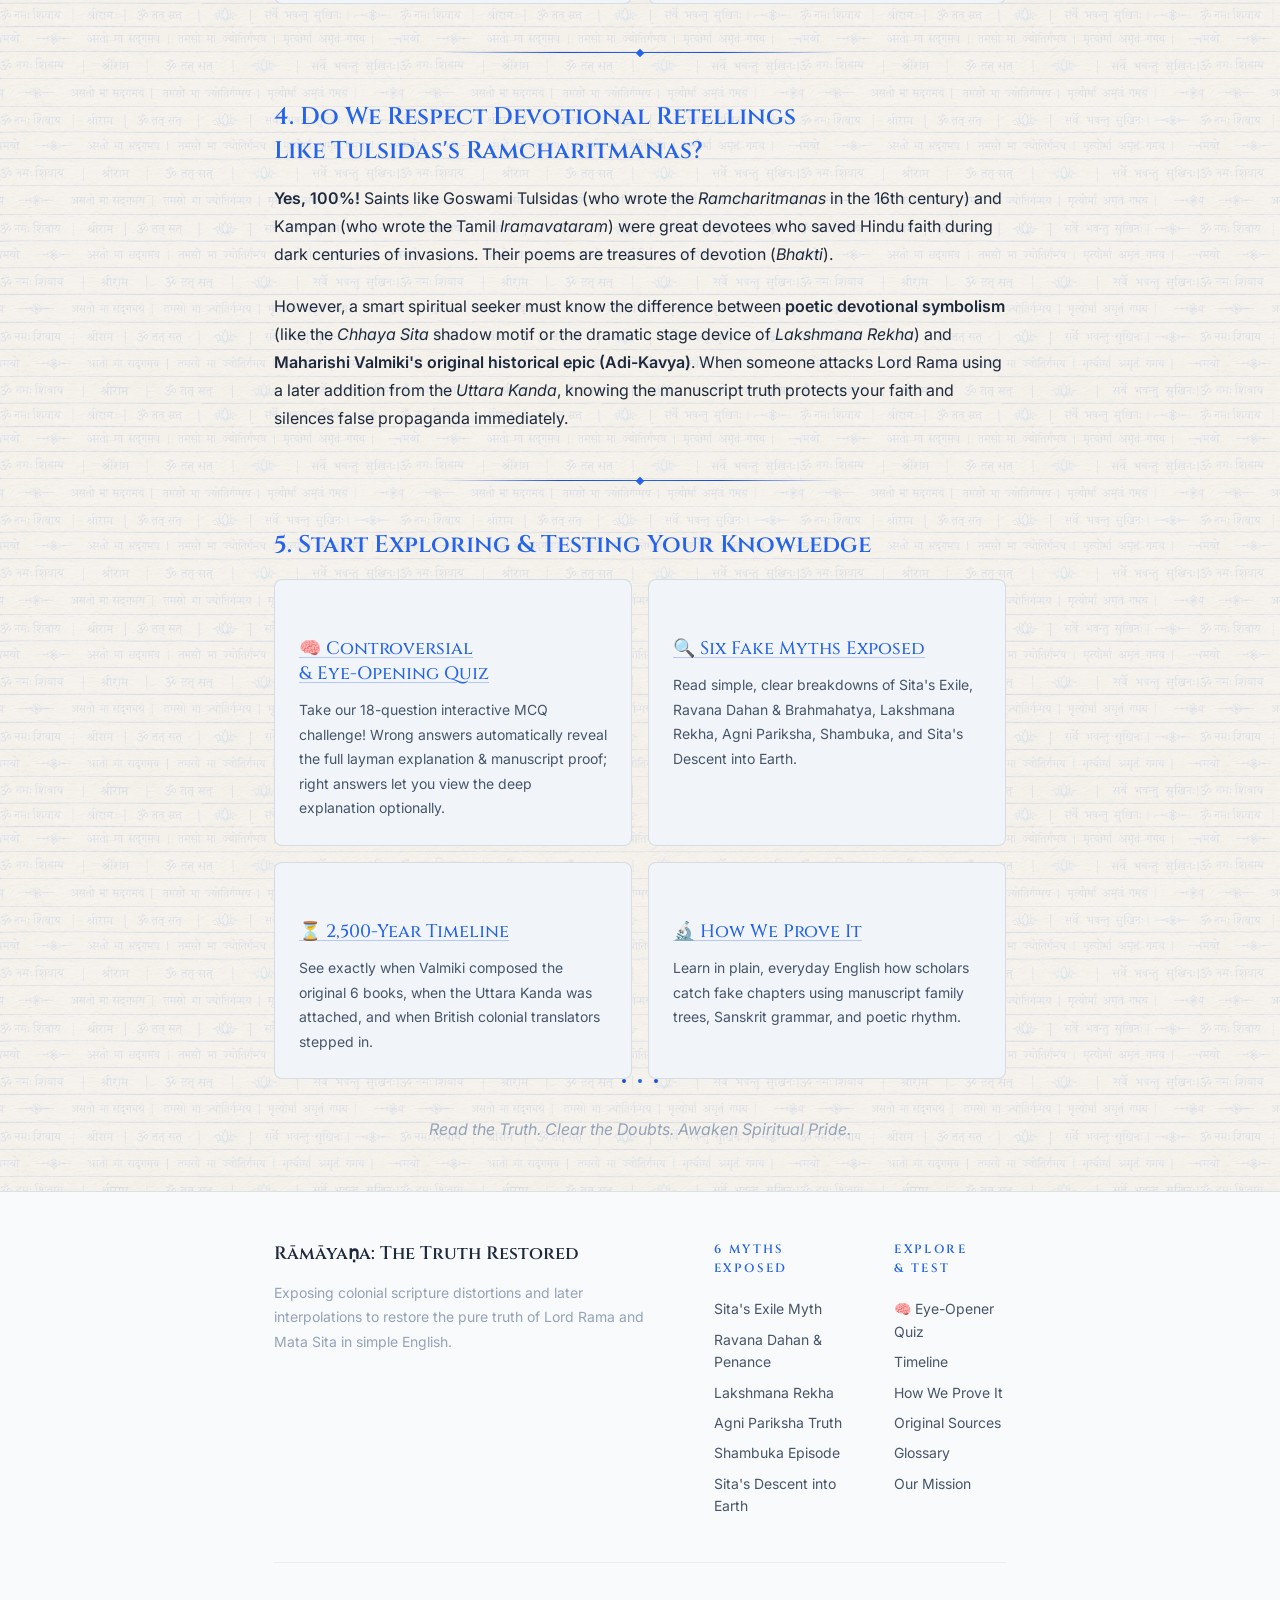
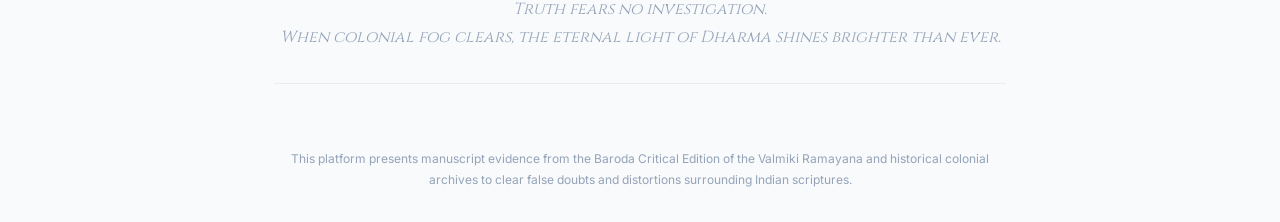
==== commit db5e1fc8: "changes done enhancement" ====
--- a/about.html
+++ b/about.html
@@ -3,16 +3,16 @@
 <head>
     <meta charset="UTF-8">
     <meta name="viewport" content="width=device-width, initial-scale=1.0">
-    <title>About This Project | Ramayana: Beyond What We Were Told</title>
-    <meta name="description" content="About the Ramayana: Beyond What We Were Told project. A digital exhibition exploring the textual history of the Ramayana, based on scholarly sources and the Baroda Critical Edition.">
-    <meta name="keywords" content="about, Ramayana project, textual history, digital exhibition, Baroda Critical Edition, Ramayana scholarship">
+    <title>Our Mission &amp; Agenda | Exposing Colonial Distortions of Indian Scriptures</title>
+    <meta name="description" content="Learn about our mission to expose the early British colonial conspiracy to corrupt Indian scriptures—Vedas, Upanishads, Gita, Mahabharata, and Ramayana—and restore the true, untarnished glory of Lord Rama and Mata Sita in simple English.">
+    <meta name="keywords" content="about our mission, British colonial conspiracy scriptures, Lord Rama truth, Mata Sita truth, Valmiki Ramayana Baroda Critical Edition, Macaulay 1835, Max Muller">
     <link rel="canonical" href="">
-    <meta property="og:title" content="About This Project | Ramayana: Beyond What We Were Told">
-    <meta property="og:description" content="A digital exhibition exploring the textual history of the Ramayana.">
+    <meta property="og:title" content="Our Mission &amp; Agenda | Ramayana: The Truth Restored">
+    <meta property="og:description" content="Why we are exposing colonial mistranslations and later additions that tried to tarnish Lord Rama and Mata Sita.">
     <meta property="og:type" content="article">
     <meta name="twitter:card" content="summary_large_image">
-    <meta name="twitter:title" content="About This Project | Ramayana: Beyond What We Were Told">
-    <meta name="twitter:description" content="A digital exhibition exploring the textual history of the Ramayana.">
+    <meta name="twitter:title" content="Our Mission &amp; Agenda | Ramayana: The Truth Restored">
+    <meta name="twitter:description" content="Uncover the truth behind colonial scripture distortions in easy-to-understand English.">
     <meta property="og:image" content="images/og-image.png">
     <meta name="twitter:image" content="images/og-image.png">
     <link rel="icon" type="image/png" href="images/favicon.png">
@@ -25,18 +25,7 @@
     <link rel="stylesheet" href="css/components.css">
     <link rel="stylesheet" href="css/article.css">
     <link rel="stylesheet" href="css/responsive.css">
-    <script type="application/ld+json">
-    {
-        "@context": "https://schema.org",
-        "@type": "Article",
-        "name": "About This Project",
-        "description": "A digital exhibition exploring the textual history of the Ramayana.",
-        "isPartOf": {
-            "@type": "WebSite",
-            "name": "Ramayana: Beyond What We Were Told"
-        }
-    }
-    </script>
+    <link rel="stylesheet" href="css/chatbot.css">
 </head>
 <body>
     <a href="#main-content" class="skip-to-content">Skip to main content</a>
@@ -45,26 +34,28 @@
     <header class="site-header" role="banner">
         <div class="header-container">
             <a href="index.html" class="site-logo" aria-label="Home">
-                <span class="logo-text">Ramayana</span>
+                <span class="logo-text">Rāmāyaṇa</span>
             </a>
             <nav class="main-nav" role="navigation" aria-label="Main navigation">
                 <ul class="nav-links">
-                    <li><a href="index.html" data-i18n="nav-discover">Discover</a></li>
+                    <li><a href="index.html" data-i18n="nav-discover">Our Mission</a></li>
+                    <li><a href="index.html#conspiracy">Colonial Conspiracy</a></li>
                     <li class="nav-dropdown">
-                        <a href="index.html#investigations" aria-haspopup="true" data-i18n="nav-investigations">Investigations</a>
+                        <a href="index.html#investigations" aria-haspopup="true" data-i18n="nav-investigations">6 Fake Myths Exposed</a>
                         <ul class="dropdown-menu">
-                            <li><a href="facts/sita-exile.html" data-i18n="nav-sita-exile">Sita's Exile</a></li>
-                            <li><a href="facts/ravana-dahan.html" data-i18n="nav-ravana-dahan">Ravana Dahan</a></li>
+                            <li><a href="facts/sita-exile.html" data-i18n="nav-sita-exile">Sita's Exile Myth</a></li>
+                            <li><a href="facts/ravana-dahan.html" data-i18n="nav-ravana-dahan">Ravana Dahan &amp; Penance</a></li>
                             <li><a href="facts/lakshmana-rekha.html" data-i18n="nav-lakshmana-rekha">Lakshmana Rekha</a></li>
-                            <li><a href="facts/agni-pariksha.html" data-i18n="nav-agni-pariksha">Agni Pariksha</a></li>
-                            <li><a href="facts/shambuka.html" data-i18n="nav-shambuka">The Shambuka Episode</a></li>
+                            <li><a href="facts/agni-pariksha.html" data-i18n="nav-agni-pariksha">Agni Pariksha Truth</a></li>
+                            <li><a href="facts/shambuka.html" data-i18n="nav-shambuka">The Shambuka Story</a></li>
                             <li><a href="facts/sita-earth.html" data-i18n="nav-sita-earth">Sita's Descent into Earth</a></li>
                         </ul>
                     </li>
+                    <li><a href="quiz.html" class="nav-quiz-highlight">🧠 Eye-Opener Quiz</a></li>
                     <li><a href="timeline.html" data-i18n="nav-timeline">Timeline</a></li>
-                    <li><a href="methodology.html" data-i18n="nav-how-we-know">How We Know</a></li>
+                    <li><a href="methodology.html" data-i18n="nav-how-we-know">How We Prove It</a></li>
                     <li><a href="sources.html" data-i18n="nav-sources">Sources</a></li>
-                    <li><a href="about.html" class="active" data-i18n="nav-about">About</a></li>
+                    <li><a href="about.html" class="active" data-i18n="nav-about">About Mission</a></li>
                 </ul>
             </nav>
             <div class="header-actions">
@@ -94,120 +85,134 @@
                 <nav class="breadcrumbs" aria-label="Breadcrumb">
                     <a href="index.html">Home</a>
                     <span class="separator" aria-hidden="true">/</span>
-                    <span class="current" data-i18n="about-breadcrumb">About</span>
+                    <span class="current" data-i18n="about-breadcrumb">Our Mission &amp; Agenda</span>
                 </nav>
-                <h1 data-i18n="about-title">About This Project</h1>
-                <p class="lead" data-i18n="about-lead">A digital exhibition exploring the textual history of the Ramayana &mdash; what the earliest texts say, what later traditions added, and why the distinction matters.</p>
+                <h1 data-i18n="about-title">Our Mission: Clearing the Colonial Lies Added to Tarnish Our Gods</h1>
+                <p class="lead" data-i18n="about-lead">
+                    Why early British rulers and later interpolations targeted the Vedas, Upanishads, Bhagavad Gita, Mahabharata, and Ramayana—and how we are restoring the original truth of Lord Rama and Mata Sita in simple, everyday English.
+                </p>
             </div>
         </section>
 
         <!-- ARTICLE BODY -->
         <div class="article-body">
 
-            <h2 data-i18n="about-h2-purpose">Purpose</h2>
-
-            <p class="drop-cap" data-i18n="about-purpose-p1"><em>Ramayana: Beyond What We Were Told</em> is a digital exhibition that invites readers to explore the textual history of one of the world's greatest epics. Through five investigations, a visual timeline, and a comprehensive source library, this project examines how the Ramayana as we know it today developed over more than two thousand years of composition, transmission, and reinterpretation.</p>
-
-            <p data-i18n="about-purpose-p2">The goal is simple: to help readers distinguish between what the ancient poet Valmiki composed and what later generations added in his name. This is not about ranking one version above another or declaring one tradition "true" and another "false." It is about understanding the layered history of a living text.</p>
+            <h2 data-i18n="about-h2-purpose">1. What Is Our Agenda? (In Simple Words)</h2>
+
+            <p class="drop-cap" data-i18n="about-purpose-p1">
+                For thousands of years, India's greatest strength—both in social unity and inner spiritual power—came from its sacred scriptures: the <strong>Vedas, Upanishads, Bhagavad Gita, Mahabharata, and Ramayana</strong>. Even when foreign invaders attacked our temples and cities for centuries, Indian civilization stood unshaken because ordinary families looked up to <strong>Lord Rama</strong> and <strong>Mata Sita</strong> as the highest ideals of truth, love, courage, and righteousness (<em>Dharma</em>).
+            </p>
+
+            <p data-i18n="about-purpose-p2">
+                When early British colonial rulers took control of India in the 1800s, they realized a crucial secret: <strong>you cannot mentally enslave a nation as long as its people revere their own scriptures and Gods.</strong> So British administrators, missionary scholars, and colonial Indologists launched a systematic campaign to corrupt, mistranslate, and distort Indian scriptures into English—and to amplify late, fake additions—so that Indians themselves would begin to doubt, question, and feel ashamed of their own Gods.
+            </p>
+
+            <div class="mission-truth-banner fade-in">
+                <h3>🎯 Our Core Mission in Three Simple Points</h3>
+                <div class="truth-columns">
+                    <div class="truth-col">
+                        <span class="truth-col-label">1. Expose Colonial Mistranslations</span>
+                        <p>Show with documented proof (Macaulay's 1835 Minute, Max Müller's private letters, Griffith's 1870 Ramayana translation) how English translations deliberately twisted Sanskrit words to demean Hindu scriptures.</p>
+                    </div>
+                    <div class="truth-col">
+                        <span class="truth-col-label">2. Separate Valmiki's Truth from Fake Additions</span>
+                        <p>Prove using 2,000+ ancient manuscripts (the Baroda Critical Edition) that stories like <strong>Sita's Exile</strong>, the <strong>Washerman's gossip</strong>, and <strong>Shambuka's killing</strong> were NEVER written by Maharishi Valmiki.</p>
+                    </div>
+                    <div class="truth-col">
+                        <span class="truth-col-label">3. Explain Everything in Simple Layman English</span>
+                        <p>Remove complex academic jargon so every common person, student, parent, and spiritual seeker can easily understand the truth and answer any critic with confidence.</p>
+                    </div>
+                </div>
+            </div>
 
             <div class="section-divider" role="separator"></div>
 
-            <h2 data-i18n="about-h2-not">What This Project Is Not</h2>
-
-            <p data-i18n="about-not-intro">We want to be clear about what this project does <em>not</em> intend:</p>
+            <h2 data-i18n="about-h2-not">2. How the Colonial Conspiracy Targeted All Indian Scriptures</h2>
+
+            <p data-i18n="about-not-intro">
+                Many people think English translations of our scriptures were neutral "academic works." History proves the exact opposite. Look at the documented evidence across all major scriptures:
+            </p>
 
             <ul>
-                <li data-i18n="about-not-li1"><strong>This is not an attack on any tradition, community, or faith.</strong> The Ramayana is a sacred text for millions. We approach it with respect for its spiritual significance while also engaging with its textual history.</li>
-                <li data-i18n="about-not-li2"><strong>This is not a claim that later traditions are "wrong."</strong> The multiplicity of Ramayana traditions is one of the epic's greatest strengths. Regional retellings, devotional adaptations, and performance traditions each have their own integrity and value.</li>
-                <li data-i18n="about-not-li3"><strong>This is not a political project.</strong> The Ramayana has been invoked for many political purposes across the centuries. This project is concerned with textual history, not contemporary politics.</li>
-                <li data-i18n="about-not-li4"><strong>This is not a claim of absolute certainty.</strong> Scholarly consensus is not unanimity. Dates, attributions, and interpretations remain subjects of debate among specialists. Where uncertainty exists, we acknowledge it.</li>
+                <li data-i18n="about-not-li1">
+                    <strong>The Vedas &amp; Upanishads:</strong> Funded by the British East India Company, Friedrich Max Müller wrote privately to his wife in 1866 that he was editing the <em>Rig Veda</em> to <em>"uproot all that has sprung from it."</em> Profound Vedic hymns about One Supreme Reality (<em>Ekam Sat Vipra Bahudha Vadanti</em>) were mistranslated into English as "primitive nature-worship" and "polytheistic babble."
+                </li>
+                <li data-i18n="about-not-li2">
+                    <strong>The Bhagavad Gita &amp; Mahabharata:</strong> Early colonial translators reduced the deep spiritual science of <em>Yoga</em>, <em>Atman</em>, and <em>Dharma</em> into rigid fatalism. Worse, British census commissioners took fluid spiritual qualities (<em>Guna-Karma</em>) and froze them into rigid racial caste categories to divide Indians against each other.
+                </li>
+                <li data-i18n="about-not-li3">
+                    <strong>The Valmiki Ramayana:</strong> Colonial translator Ralph T.H. Griffith (1870–1874) stripped the Ramayana of its cosmic spiritual meaning, translated Ahalya's sacred liberation (<em>pada-sparsha</em>) with the insulting word <em>"spurned,"</em> and gave full canonical spotlight to the late 7th book (<strong>Uttara Kanda</strong>) so that British textbooks could accuse Lord Rama of banishing pregnant Mata Sita and killing Shambuka.
+                </li>
+                <li data-i18n="about-not-li4">
+                    <strong>The Result We Still Suffer Today:</strong> Millions of innocent Indians grew up hearing these distorted stories on TV, in schoolbooks, and on social media—feeling secretly confused about why Lord Rama would act "unfairly," without realizing that <strong>Maharishi Valmiki never wrote those incidents at all!</strong>
+                </li>
             </ul>
-
-            <div class="section-divider" role="separator"></div>
-
-            <h2 data-i18n="about-h2-foundation">Our Foundation</h2>
-
-            <p data-i18n="about-foundation-intro">This project is grounded in two primary foundations:</p>
-
-            <div class="evidence-grid fade-in">
-                <div class="evidence-card">
-                    <div class="evidence-card-type" data-i18n="about-foundation-card1-type">Primary Reference</div>
-                    <h4 data-i18n="about-foundation-card1-title">The Baroda Critical Edition</h4>
-                    <p data-i18n="about-foundation-card1-text">The Critical Edition of the Valmiki Ramayana (1960&ndash;1975), produced by the Oriental Institute, Baroda, under G.H. Bhatt and team. This monumental project compared hundreds of manuscripts across India to reconstruct the oldest recoverable text through rigorous stemmatic analysis. It remains the standard scholarly reference.</p>
-                </div>
-                <div class="evidence-card">
-                    <div class="evidence-card-type" data-i18n="about-foundation-card2-type">Source Material</div>
-                    <h4 data-i18n="about-foundation-card2-title">The Supplied Manuscript</h4>
-                    <p data-i18n="about-foundation-card2-text">The content and arguments presented on this site derive from a supplied manuscript that synthesizes findings from the Baroda Critical Edition, the Princeton translated volumes (Goldman, Pollock), and decades of published scholarship by Brockington, Bulcke, Richman, Ramanujan, and many others. Every claim cites its source.</p>
-                </div>
-            </div>
-
-            <div class="section-divider" role="separator"></div>
-
-            <h2 data-i18n="about-h2-multiplicity">The Multiplicity of Tradition</h2>
-
-            <p data-i18n="about-multiplicity-p1">One of the most important insights of modern Ramayana scholarship is that there is no single "Ramayana." As A.K. Ramanujan famously observed, there are hundreds of Ramayanas &mdash; composed across millennia, in dozens of languages, reflecting different theologies, regional identities, and cultural concerns.</p>
-
-            <p data-i18n="about-multiplicity-p2">This project respects that multiplicity. When we identify an episode as a later addition to Valmiki's text, we are not saying it should be removed from the tradition. We are saying it has its own history &mdash; a history that deserves to be understood on its own terms rather than hidden behind a claim of ancient, single authorship.</p>
-
-            <p data-i18n="about-multiplicity-p3">The distinction between the original text and later additions is <strong>clarification, not demolition</strong>. Understanding when and why an episode entered the tradition enriches our appreciation of both the original composition and the later works that built upon it.</p>
 
             <div class="quote-block fade-in">
                 <blockquote>
-                    <p data-i18n="about-multiplicity-quote">Truth deserves inquiry. Tradition deserves understanding.</p>
+                    <p data-i18n="about-multiplicity-quote">
+                        "To translate the Ramayana or the Vedas without spiritual reverence is to turn a living temple of light into a lifeless skeleton of words." — Inspired by Swami Vivekananda &amp; Sri Aurobindo
+                    </p>
                 </blockquote>
             </div>
 
             <div class="section-divider" role="separator"></div>
 
-            <h2 data-i18n="about-h2-approach">Our Approach</h2>
-
-            <p data-i18n="about-approach-intro">Each investigation on this site follows the same methodology:</p>
-
-            <ol>
-                <li data-i18n="about-approach-li1"><strong>Identify a widely held belief</strong> about the Ramayana that has become part of common knowledge.</li>
-                <li data-i18n="about-approach-li2"><strong>Trace the belief to its textual source</strong> &mdash; which text, which section, which manuscript tradition.</li>
-                <li data-i18n="about-approach-li3"><strong>Present the manuscript evidence</strong> &mdash; what the critical edition, linguistic analysis, metrical analysis, and comparative traditions reveal about the episode's history.</li>
-                <li data-i18n="about-approach-li4"><strong>Acknowledge what remains debated</strong> &mdash; where scholars disagree, where evidence is ambiguous, where certainty is not possible.</li>
-                <li data-i18n="about-approach-li5"><strong>Let readers draw their own conclusions.</strong></li>
-            </ol>
-
-            <p data-i18n="about-approach-outro">We do not tell readers what to believe. We present the evidence and invite inquiry.</p>
+            <h2 data-i18n="about-h2-foundation">3. Our Two Unshakeable Foundations of Proof</h2>
+
+            <p data-i18n="about-foundation-intro">
+                We do not ask you to believe us out of blind emotion. Every single explanation and quiz question on this website stands on hard, verifiable evidence:
+            </p>
+
+            <div class="evidence-grid fade-in">
+                <div class="evidence-card">
+                    <div class="evidence-card-type" data-i18n="about-foundation-card1-type">Manuscript Proof</div>
+                    <h4 data-i18n="about-foundation-card1-title">The Baroda Critical Edition (2,000+ Ancient Manuscripts)</h4>
+                    <p data-i18n="about-foundation-card1-text">
+                        From 1951 to 1975, top Sanskrit scholars at the Oriental Institute in Baroda collected over 2,000 ancient palm-leaf and birch-bark manuscripts across every corner of India (in Sharada, Grantha, Newari, Malayalam, Bengali, and Devanagari scripts). By comparing them line-by-line, they proved beyond doubt what belonged to Maharishi Valmiki's original 6-book epic and what was added centuries later.
+                    </p>
+                </div>
+                <div class="evidence-card">
+                    <div class="evidence-card-type" data-i18n="about-foundation-card2-type">Historical &amp; Spiritual Proof</div>
+                    <h4 data-i18n="about-foundation-card2-title">Our Research Manuscript: "Ramayana: Beyond What We Were Told"</h4>
+                    <p data-i18n="about-foundation-card2-text">
+                        Our research brings together the Baroda Critical Edition, colonial archives (Macaulay's 1835 Minute, Max Müller's letters, Griffith's 1870 translation, M.N. Dutt's 1886 rebuttal), and the spiritual insights of Swami Vivekananda and Sri Aurobindo—translated into crystal-clear English for every layman.
+                    </p>
+                </div>
+            </div>
 
             <div class="section-divider" role="separator"></div>
 
-            <h2 data-i18n="about-h2-disclaimer">Scholarly Disclaimer</h2>
-
-            <div class="evidence-card fade-in">
-                <div class="evidence-card-type" data-i18n="about-disclaimer-type">Important Note</div>
-                <h4 data-i18n="about-disclaimer-title">The limits of scholarly consensus</h4>
-                <p data-i18n="about-disclaimer-text">This website presents textual and historical arguments based on the cited sources and supplied manuscript. Ramayana traditions are diverse, and some questions of chronology, authorship, and interpretation remain subjects of scholarly debate. The findings presented here represent the current mainstream scholarly consensus, but scholarship is always open to revision when new evidence emerges. Readers are encouraged to explore the <a href="sources.html">cited sources</a> directly and form their own understanding.</p>
-            </div>
+            <h2 data-i18n="about-h2-multiplicity">4. Do We Respect Devotional Retellings Like Tulsidas's Ramcharitmanas?</h2>
+
+            <p data-i18n="about-multiplicity-p1">
+                <strong>Yes, 100%!</strong> Saints like Goswami Tulsidas (who wrote the <em>Ramcharitmanas</em> in the 16th century) and Kampan (who wrote the Tamil <em>Iramavataram</em>) were great devotees who saved Hindu faith during dark centuries of invasions. Their poems are treasures of devotion (<em>Bhakti</em>).
+            </p>
+
+            <p data-i18n="about-multiplicity-p2">
+                However, a smart spiritual seeker must know the difference between <strong>poetic devotional symbolism</strong> (like the <em>Chhaya Sita</em> shadow motif or the dramatic stage device of <em>Lakshmana Rekha</em>) and <strong>Maharishi Valmiki's original historical epic (Adi-Kavya)</strong>. When someone attacks Lord Rama using a later addition from the <em>Uttara Kanda</em>, knowing the manuscript truth protects your faith and silences false propaganda immediately.
+            </p>
 
             <div class="section-divider" role="separator"></div>
 
-            <h2 data-i18n="about-h2-explore">Explore</h2>
+            <h2 data-i18n="about-h2-explore">5. Start Exploring &amp; Testing Your Knowledge</h2>
 
             <div class="evidence-grid fade-in">
                 <div class="evidence-card">
-                    <h4 data-i18n="about-explore-card1-title"><a href="index.html#investigations">Six Investigations</a></h4>
-                    <p data-i18n="about-explore-card1-text">Sita's Exile, Ravana Dahan, Lakshmana Rekha, Agni Pariksha, and the Shambuka Episode &mdash; each examined through the lens of textual criticism.</p>
-                </div>
-                <div class="evidence-card">
-                    <h4 data-i18n="about-explore-card2-title"><a href="timeline.html">Textual Timeline</a></h4>
-                    <p data-i18n="about-explore-card2-text">A visual chronology of how the Ramayana tradition developed from Valmiki's original composition to modern retellings.</p>
-                </div>
-                <div class="evidence-card">
-                    <h4 data-i18n="about-explore-card3-title"><a href="methodology.html">How We Know</a></h4>
-                    <p data-i18n="about-explore-card3-text">An accessible guide to the tools of textual criticism: manuscript comparison, linguistic analysis, metrical evidence, and more.</p>
-                </div>
-                <div class="evidence-card">
-                    <h4 data-i18n="about-explore-card4-title"><a href="sources.html">Source Library</a></h4>
-                    <p data-i18n="about-explore-card4-text">A comprehensive, filterable bibliography of the scholarly works cited throughout this project.</p>
-                </div>
-                <div class="evidence-card">
-                    <h4 data-i18n="about-explore-card5-title"><a href="glossary.html">Glossary</a></h4>
-                    <p data-i18n="about-explore-card5-text">Definitions of key Sanskrit and textual terms used across the project, from anushtubh to Uttara Kanda.</p>
+                    <h4><a href="quiz.html">🧠 Controversial &amp; Eye-Opening Quiz</a></h4>
+                    <p>Take our 18-question interactive MCQ challenge! Wrong answers automatically reveal the full layman explanation &amp; manuscript proof; right answers let you view the deep explanation optionally.</p>
+                </div>
+                <div class="evidence-card">
+                    <h4 data-i18n="about-explore-card1-title"><a href="index.html#investigations">🔍 Six Fake Myths Exposed</a></h4>
+                    <p data-i18n="about-explore-card1-text">Read simple, clear breakdowns of Sita's Exile, Ravana Dahan &amp; Brahmahatya, Lakshmana Rekha, Agni Pariksha, Shambuka, and Sita's Descent into Earth.</p>
+                </div>
+                <div class="evidence-card">
+                    <h4 data-i18n="about-explore-card2-title"><a href="timeline.html">⏳ 2,500-Year Timeline</a></h4>
+                    <p data-i18n="about-explore-card2-text">See exactly when Valmiki composed the original 6 books, when the Uttara Kanda was attached, and when British colonial translators stepped in.</p>
+                </div>
+                <div class="evidence-card">
+                    <h4 data-i18n="about-explore-card3-title"><a href="methodology.html">🔬 How We Prove It</a></h4>
+                    <p data-i18n="about-explore-card3-text">Learn in plain, everyday English how scholars catch fake chapters using manuscript family trees, Sanskrit grammar, and poetic rhythm.</p>
                 </div>
             </div>
 
@@ -215,7 +220,7 @@
                 <span></span>
             </div>
 
-            <p style="text-align: center; color: var(--text-tertiary); font-style: italic; margin-top: var(--space-8);" data-i18n="about-closing-motto">Read. Question. Compare. Decide.</p>
+            <p style="text-align: center; color: var(--text-tertiary); font-style: italic; margin-top: var(--space-8);" data-i18n="about-closing-motto">Read the Truth. Clear the Doubts. Awaken Spiritual Pride.</p>
 
         </div>
     </main>
@@ -226,53 +231,52 @@
         <div class="search-modal-content">
             <div class="search-input-wrapper">
                 <svg width="20" height="20" viewBox="0 0 24 24" fill="none" stroke="currentColor" stroke-width="2"><circle cx="11" cy="11" r="8"/><line x1="21" y1="21" x2="16.65" y2="16.65"/></svg>
-                <input type="search" id="searchInput" placeholder="Search investigations, sources, terms..." aria-label="Search the site" autocomplete="off">
+                <input type="search" id="searchInput" placeholder="Search myths, colonial conspiracy, quiz, sources..." aria-label="Search the site" autocomplete="off">
                 <kbd>ESC</kbd>
             </div>
             <div class="search-results" id="searchResults" aria-live="polite"></div>
         </div>
     </div>
-
-    <!-- Source modal is created dynamically by sources.js -->
 
     <!-- FOOTER -->
     <footer class="site-footer" role="contentinfo">
         <div class="container">
             <div class="footer-main">
                 <div class="footer-brand">
-                    <h2 class="footer-title" data-i18n="footer-title">Ramayana: Beyond What We Were Told</h2>
-                    <p class="footer-subtitle" data-i18n="footer-subtitle">An exploration of textual history, tradition, and interpretation.</p>
+                    <h2 class="footer-title" data-i18n="footer-title">Rāmāyaṇa: The Truth Restored</h2>
+                    <p class="footer-subtitle" data-i18n="footer-subtitle">Exposing colonial scripture distortions and later interpolations to restore the pure truth of Lord Rama and Mata Sita in simple English.</p>
                 </div>
                 <div class="footer-links">
                     <div class="footer-column">
-                        <h3 data-i18n="footer-col-investigations">Investigations</h3>
+                        <h3 data-i18n="footer-col-investigations">6 Myths Exposed</h3>
                         <ul>
-                            <li><a href="facts/sita-exile.html" data-i18n="nav-sita-exile">Sita's Exile</a></li>
-                            <li><a href="facts/ravana-dahan.html" data-i18n="nav-ravana-dahan">Ravana Dahan</a></li>
+                            <li><a href="facts/sita-exile.html" data-i18n="nav-sita-exile">Sita's Exile Myth</a></li>
+                            <li><a href="facts/ravana-dahan.html" data-i18n="nav-ravana-dahan">Ravana Dahan &amp; Penance</a></li>
                             <li><a href="facts/lakshmana-rekha.html" data-i18n="nav-lakshmana-rekha">Lakshmana Rekha</a></li>
-                            <li><a href="facts/agni-pariksha.html" data-i18n="nav-agni-pariksha">Agni Pariksha</a></li>
+                            <li><a href="facts/agni-pariksha.html" data-i18n="nav-agni-pariksha">Agni Pariksha Truth</a></li>
                             <li><a href="facts/shambuka.html" data-i18n="nav-shambuka">Shambuka Episode</a></li>
                             <li><a href="facts/sita-earth.html" data-i18n="nav-sita-earth">Sita's Descent into Earth</a></li>
                         </ul>
                     </div>
                     <div class="footer-column">
-                        <h3 data-i18n="footer-col-explore">Explore</h3>
+                        <h3 data-i18n="footer-col-explore">Explore &amp; Test</h3>
                         <ul>
+                            <li><a href="quiz.html">🧠 Eye-Opener Quiz</a></li>
                             <li><a href="timeline.html" data-i18n="footer-timeline">Timeline</a></li>
-                            <li><a href="methodology.html" data-i18n="footer-methodology">Methodology</a></li>
-                            <li><a href="sources.html" data-i18n="footer-sources">Sources</a></li>
+                            <li><a href="methodology.html" data-i18n="footer-methodology">How We Prove It</a></li>
+                            <li><a href="sources.html" data-i18n="footer-sources">Original Sources</a></li>
                             <li><a href="glossary.html" data-i18n="footer-glossary">Glossary</a></li>
-                            <li><a href="about.html" data-i18n="footer-about">About</a></li>
+                            <li><a href="about.html" data-i18n="footer-about">Our Mission</a></li>
                         </ul>
                     </div>
                 </div>
             </div>
             <div class="footer-wisdom">
-                <p class="footer-quote" data-i18n="footer-quote">Truth deserves inquiry.<br>Tradition deserves understanding.</p>
+                <p class="footer-quote" data-i18n="footer-quote">Truth fears no investigation.<br>When colonial fog clears, the eternal light of Dharma shines brighter than ever.</p>
             </div>
             <div class="footer-visitor" id="visitorCounter" aria-label="Visit counter"></div>
             <div class="footer-bottom">
-                <p class="footer-disclaimer" data-i18n="footer-disclaimer">This website presents textual and historical arguments based on the cited sources and supplied manuscript. Ramayana traditions are diverse, and some questions of chronology, authorship, and interpretation remain subjects of scholarly debate.</p>
+                <p class="footer-disclaimer" data-i18n="footer-disclaimer">This platform presents manuscript evidence from the Baroda Critical Edition of the Valmiki Ramayana and historical colonial archives to clear false doubts and distortions surrounding Indian scriptures.</p>
             </div>
         </div>
     </footer>
@@ -291,5 +295,6 @@
     <script src="js/visitor-counter.js"></script>
     <script src="js/reading-progress.js"></script>
     <script src="js/main.js"></script>
+    <script src="js/chatbot.js"></script>
 </body>
 </html>
--- a/css/main.css
+++ b/css/main.css
@@ -2,6 +2,7 @@
    main.css — Core Layout & Structure
    Ramayana: Beyond What We Were Told
    ========================================================================== */
+@import url('animations-fx.css');
 
 /* --------------------------------------------------------------------------
    Body
--- a/css/chatbot.css
+++ b/css/chatbot.css
@@ -0,0 +1,334 @@
+/* ==========================================================================
+   chatbot.css — Floating Chatbot Widget
+   Ramayana: Beyond What We Were Told
+   ========================================================================== */
+
+.chatbot-fab {
+  position: fixed;
+  bottom: 24px;
+  right: 24px;
+  width: 56px;
+  height: 56px;
+  border-radius: var(--radius-full);
+  background: var(--accent);
+  color: #fff;
+  border: none;
+  cursor: pointer;
+  box-shadow: 0 4px 16px rgba(37, 99, 235, 0.35);
+  z-index: var(--z-toast);
+  display: flex;
+  align-items: center;
+  justify-content: center;
+  transition: transform var(--duration-normal) var(--ease-spring),
+              box-shadow var(--duration-normal) var(--ease-default);
+}
+
+.chatbot-fab:hover {
+  transform: scale(1.08);
+  box-shadow: 0 6px 24px rgba(37, 99, 235, 0.45);
+}
+
+.chatbot-fab svg {
+  width: 28px;
+  height: 28px;
+  transition: transform var(--duration-fast) var(--ease-default);
+}
+
+.chatbot-fab.open svg.icon-chat { display: none; }
+.chatbot-fab:not(.open) svg.icon-close { display: none; }
+
+.chatbot-fab.open svg.icon-close {
+  display: block;
+}
+
+/* ---- Panel ---- */
+.chatbot-panel {
+  position: fixed;
+  bottom: 92px;
+  right: 24px;
+  width: 380px;
+  max-height: 520px;
+  border-radius: var(--radius-lg);
+  background: var(--bg-deepest);
+  border: 1px solid var(--border-default);
+  box-shadow: var(--shadow-lg);
+  z-index: var(--z-toast);
+  display: flex;
+  flex-direction: column;
+  overflow: hidden;
+  opacity: 0;
+  transform: translateY(16px) scale(0.95);
+  pointer-events: none;
+  transition: opacity var(--duration-normal) var(--ease-out),
+              transform var(--duration-normal) var(--ease-out);
+}
+
+.chatbot-panel.visible {
+  opacity: 1;
+  transform: translateY(0) scale(1);
+  pointer-events: auto;
+}
+
+/* ---- Header ---- */
+.chatbot-header {
+  display: flex;
+  align-items: center;
+  gap: 10px;
+  padding: 14px 16px;
+  background: var(--accent);
+  color: #fff;
+  flex-shrink: 0;
+}
+
+.chatbot-header-icon {
+  width: 32px;
+  height: 32px;
+  border-radius: var(--radius-full);
+  background: rgba(255,255,255,0.2);
+  display: flex;
+  align-items: center;
+  justify-content: center;
+  font-size: 18px;
+  flex-shrink: 0;
+}
+
+.chatbot-header-text h3 {
+  margin: 0;
+  font-family: var(--font-heading);
+  font-size: var(--text-sm);
+  font-weight: var(--weight-semibold);
+  letter-spacing: var(--tracking-wide);
+}
+
+.chatbot-header-text p {
+  margin: 0;
+  font-size: 11px;
+  opacity: 0.85;
+}
+
+/* ---- Messages ---- */
+.chatbot-messages {
+  flex: 1;
+  overflow-y: auto;
+  padding: 16px;
+  display: flex;
+  flex-direction: column;
+  gap: 12px;
+  min-height: 200px;
+  max-height: 340px;
+  scrollbar-width: thin;
+  scrollbar-color: var(--scrollbar-thumb) transparent;
+}
+
+.chatbot-msg {
+  max-width: 85%;
+  padding: 10px 14px;
+  border-radius: var(--radius-lg);
+  font-size: var(--text-sm);
+  line-height: var(--leading-normal);
+  font-family: var(--font-body);
+  word-wrap: break-word;
+  animation: chatMsgIn 0.25s var(--ease-out);
+}
+
+@keyframes chatMsgIn {
+  from { opacity: 0; transform: translateY(8px); }
+  to { opacity: 1; transform: translateY(0); }
+}
+
+.chatbot-msg.bot {
+  align-self: flex-start;
+  background: var(--bg-surface);
+  color: var(--text-primary);
+  border-bottom-left-radius: var(--radius-sm);
+}
+
+.chatbot-msg.user {
+  align-self: flex-end;
+  background: var(--accent);
+  color: #fff;
+  border-bottom-right-radius: var(--radius-sm);
+}
+
+.chatbot-msg.bot .msg-label,
+.chatbot-msg.user .msg-label {
+  display: block;
+  font-size: 10px;
+  font-weight: var(--weight-semibold);
+  text-transform: uppercase;
+  letter-spacing: var(--tracking-wider);
+  margin-bottom: 4px;
+  opacity: 0.6;
+}
+
+.chatbot-typing {
+  align-self: flex-start;
+  display: flex;
+  gap: 4px;
+  padding: 10px 14px;
+  background: var(--bg-surface);
+  border-radius: var(--radius-lg);
+  border-bottom-left-radius: var(--radius-sm);
+}
+
+.chatbot-typing span {
+  width: 6px;
+  height: 6px;
+  border-radius: 50%;
+  background: var(--text-tertiary);
+  animation: typingDot 1.2s infinite;
+}
+
+.chatbot-typing span:nth-child(2) { animation-delay: 0.2s; }
+.chatbot-typing span:nth-child(3) { animation-delay: 0.4s; }
+
+@keyframes typingDot {
+  0%, 60%, 100% { opacity: 0.3; transform: translateY(0); }
+  30% { opacity: 1; transform: translateY(-4px); }
+}
+
+/* ---- Input ---- */
+.chatbot-input-area {
+  display: flex;
+  align-items: center;
+  gap: 6px;
+  padding: 10px 12px;
+  border-top: 1px solid var(--border-subtle);
+  background: var(--bg-deep);
+  flex-shrink: 0;
+}
+
+.chatbot-input-area input {
+  flex: 1;
+  border: 1px solid var(--border-default);
+  border-radius: var(--radius-full);
+  padding: 8px 14px;
+  font-size: var(--text-sm);
+  font-family: var(--font-body);
+  background: var(--bg-deepest);
+  color: var(--text-primary);
+  outline: none;
+  transition: border-color var(--duration-fast) var(--ease-default);
+}
+
+.chatbot-input-area input:focus {
+  border-color: var(--accent);
+}
+
+.chatbot-input-area input::placeholder {
+  color: var(--text-tertiary);
+}
+
+.chatbot-btn-mic,
+.chatbot-btn-send {
+  width: 36px;
+  height: 36px;
+  border-radius: var(--radius-full);
+  border: none;
+  cursor: pointer;
+  display: flex;
+  align-items: center;
+  justify-content: center;
+  flex-shrink: 0;
+  transition: background var(--duration-fast) var(--ease-default),
+              transform var(--duration-fast) var(--ease-default);
+}
+
+.chatbot-btn-send {
+  background: var(--accent);
+  color: #fff;
+}
+
+.chatbot-btn-send:hover {
+  background: var(--accent-dim);
+  transform: scale(1.05);
+}
+
+.chatbot-btn-send:disabled {
+  opacity: 0.5;
+  cursor: not-allowed;
+  transform: none;
+}
+
+.chatbot-btn-mic {
+  background: var(--bg-surface);
+  color: var(--text-secondary);
+}
+
+.chatbot-btn-mic:hover {
+  background: var(--bg-hover);
+}
+
+.chatbot-btn-mic.recording {
+  background: #DC2626;
+  color: #fff;
+  animation: micPulse 1.5s infinite;
+}
+
+@keyframes micPulse {
+  0%, 100% { box-shadow: 0 0 0 0 rgba(220, 38, 38, 0.4); }
+  50% { box-shadow: 0 0 0 8px rgba(220, 38, 38, 0); }
+}
+
+.chatbot-btn-mic svg,
+.chatbot-btn-send svg {
+  width: 18px;
+  height: 18px;
+}
+
+/* ---- Welcome ---- */
+.chatbot-welcome {
+  text-align: center;
+  padding: 20px 16px 8px;
+}
+
+.chatbot-welcome p {
+  font-size: var(--text-sm);
+  color: var(--text-secondary);
+  line-height: var(--leading-normal);
+  margin: 0;
+}
+
+.chatbot-suggestions {
+  display: flex;
+  flex-wrap: wrap;
+  gap: 6px;
+  justify-content: center;
+  padding: 8px 16px 4px;
+}
+
+.chatbot-suggestions button {
+  background: var(--accent-glow);
+  color: var(--accent);
+  border: 1px solid var(--border-gold);
+  border-radius: var(--radius-full);
+  padding: 5px 12px;
+  font-size: 12px;
+  font-family: var(--font-body);
+  cursor: pointer;
+  transition: background var(--duration-fast) var(--ease-default);
+  white-space: nowrap;
+}
+
+.chatbot-suggestions button:hover {
+  background: var(--accent);
+  color: #fff;
+}
+
+/* ---- Responsive ---- */
+@media (max-width: 480px) {
+  .chatbot-panel {
+    right: 8px;
+    left: 8px;
+    bottom: 80px;
+    width: auto;
+    max-height: 70vh;
+  }
+
+  .chatbot-fab {
+    bottom: 16px;
+    right: 16px;
+    width: 50px;
+    height: 50px;
+  }
+}
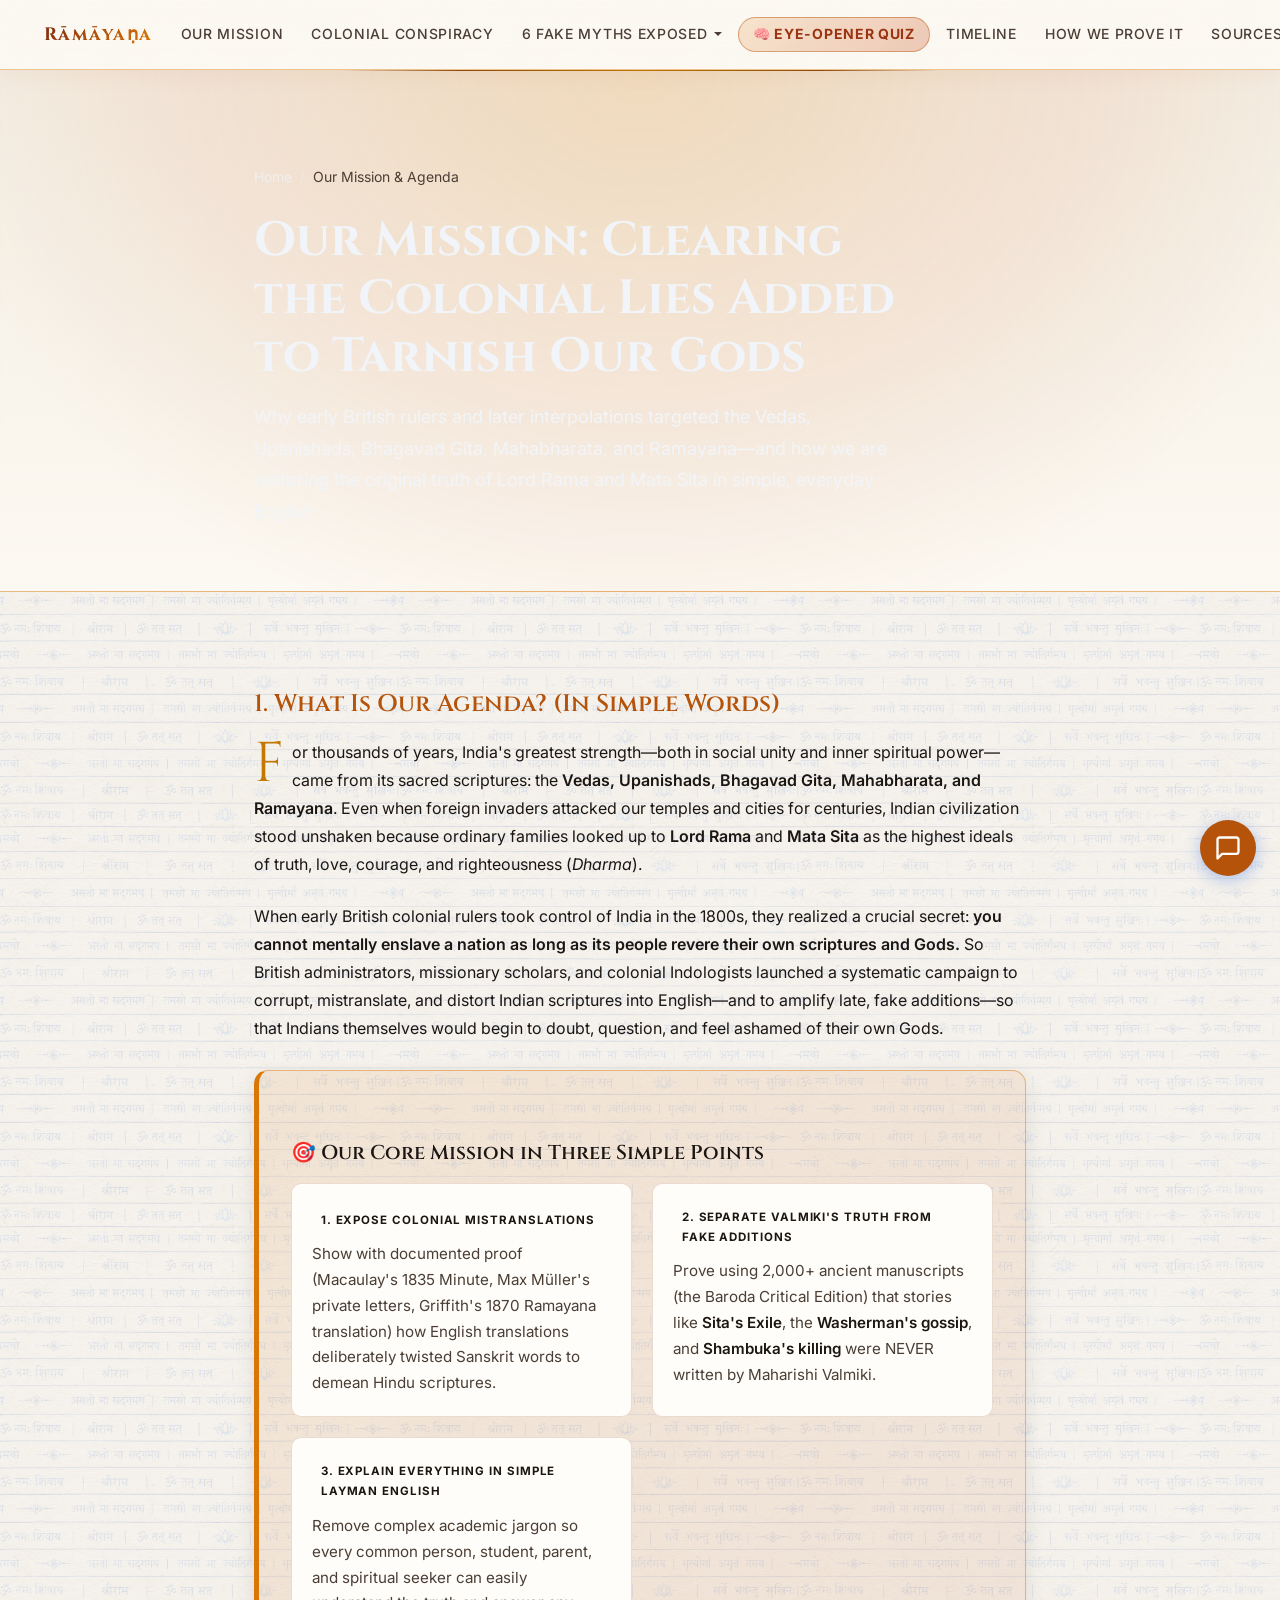
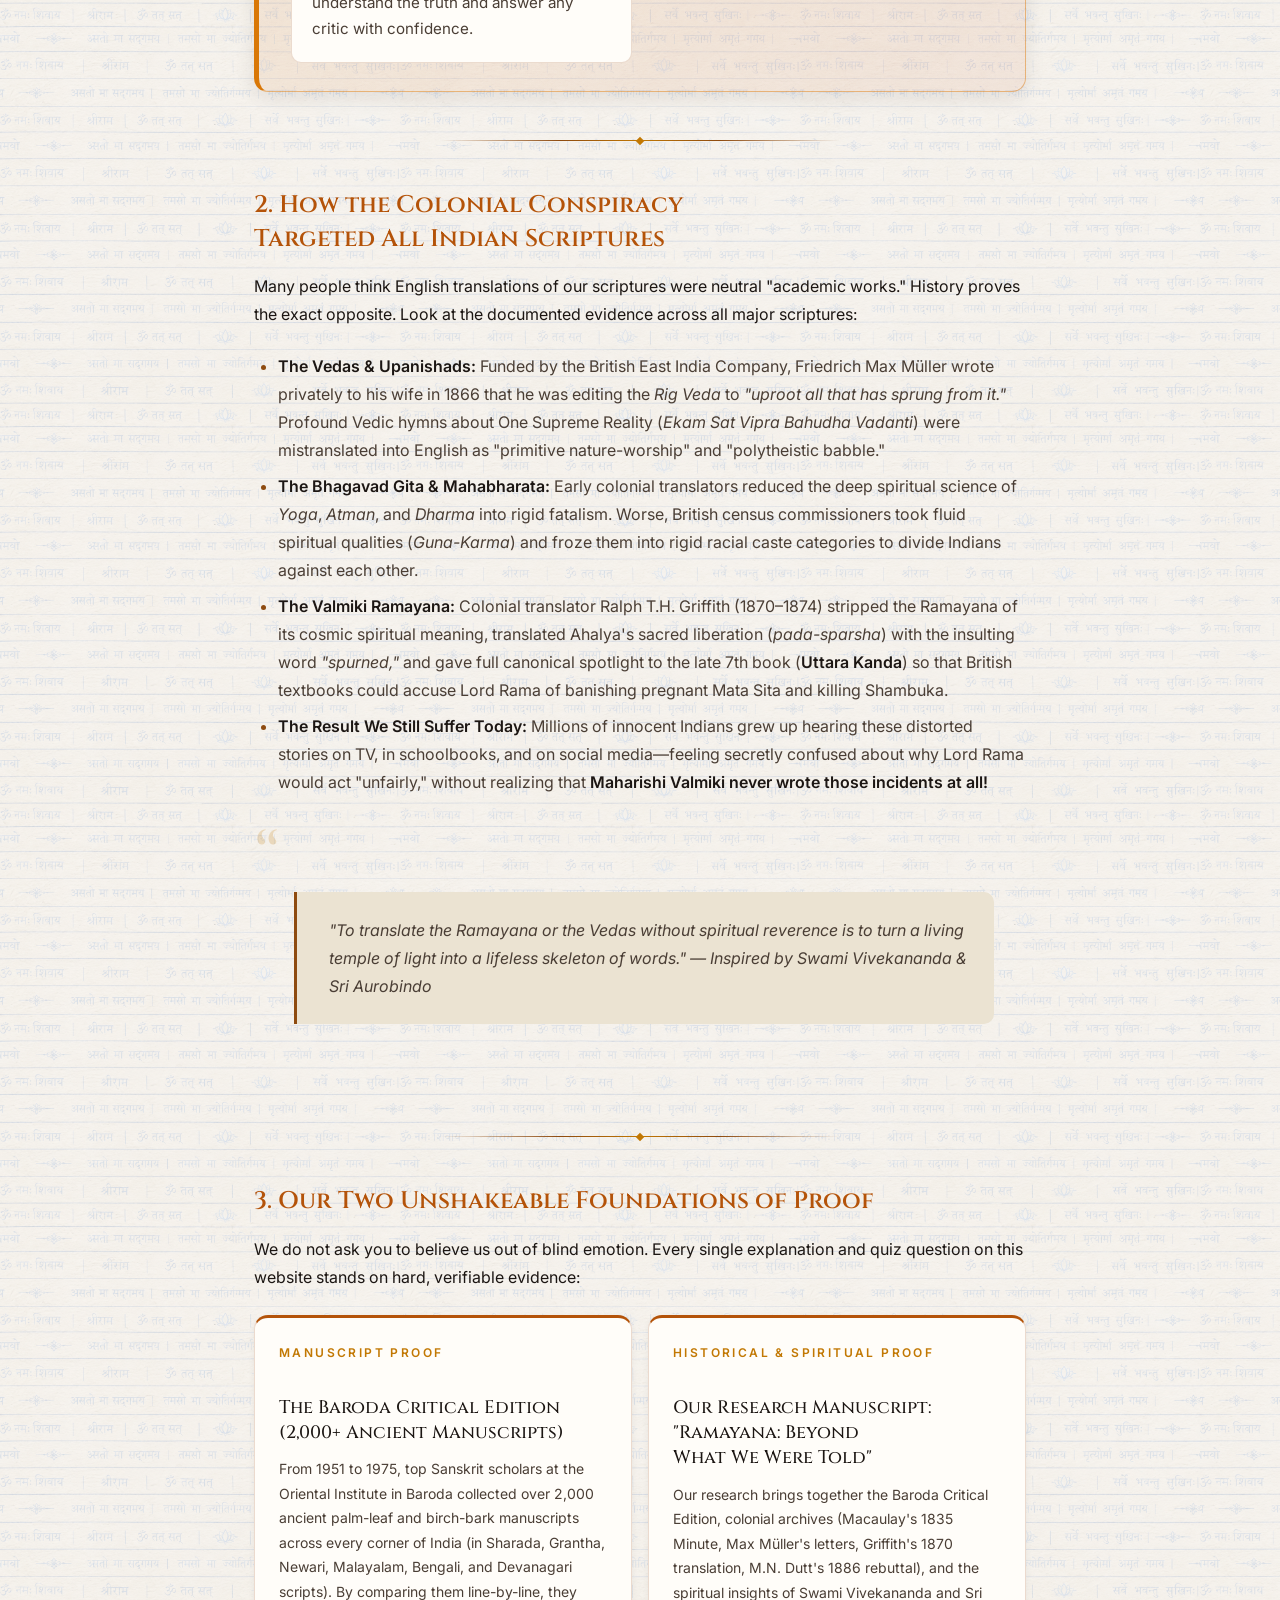
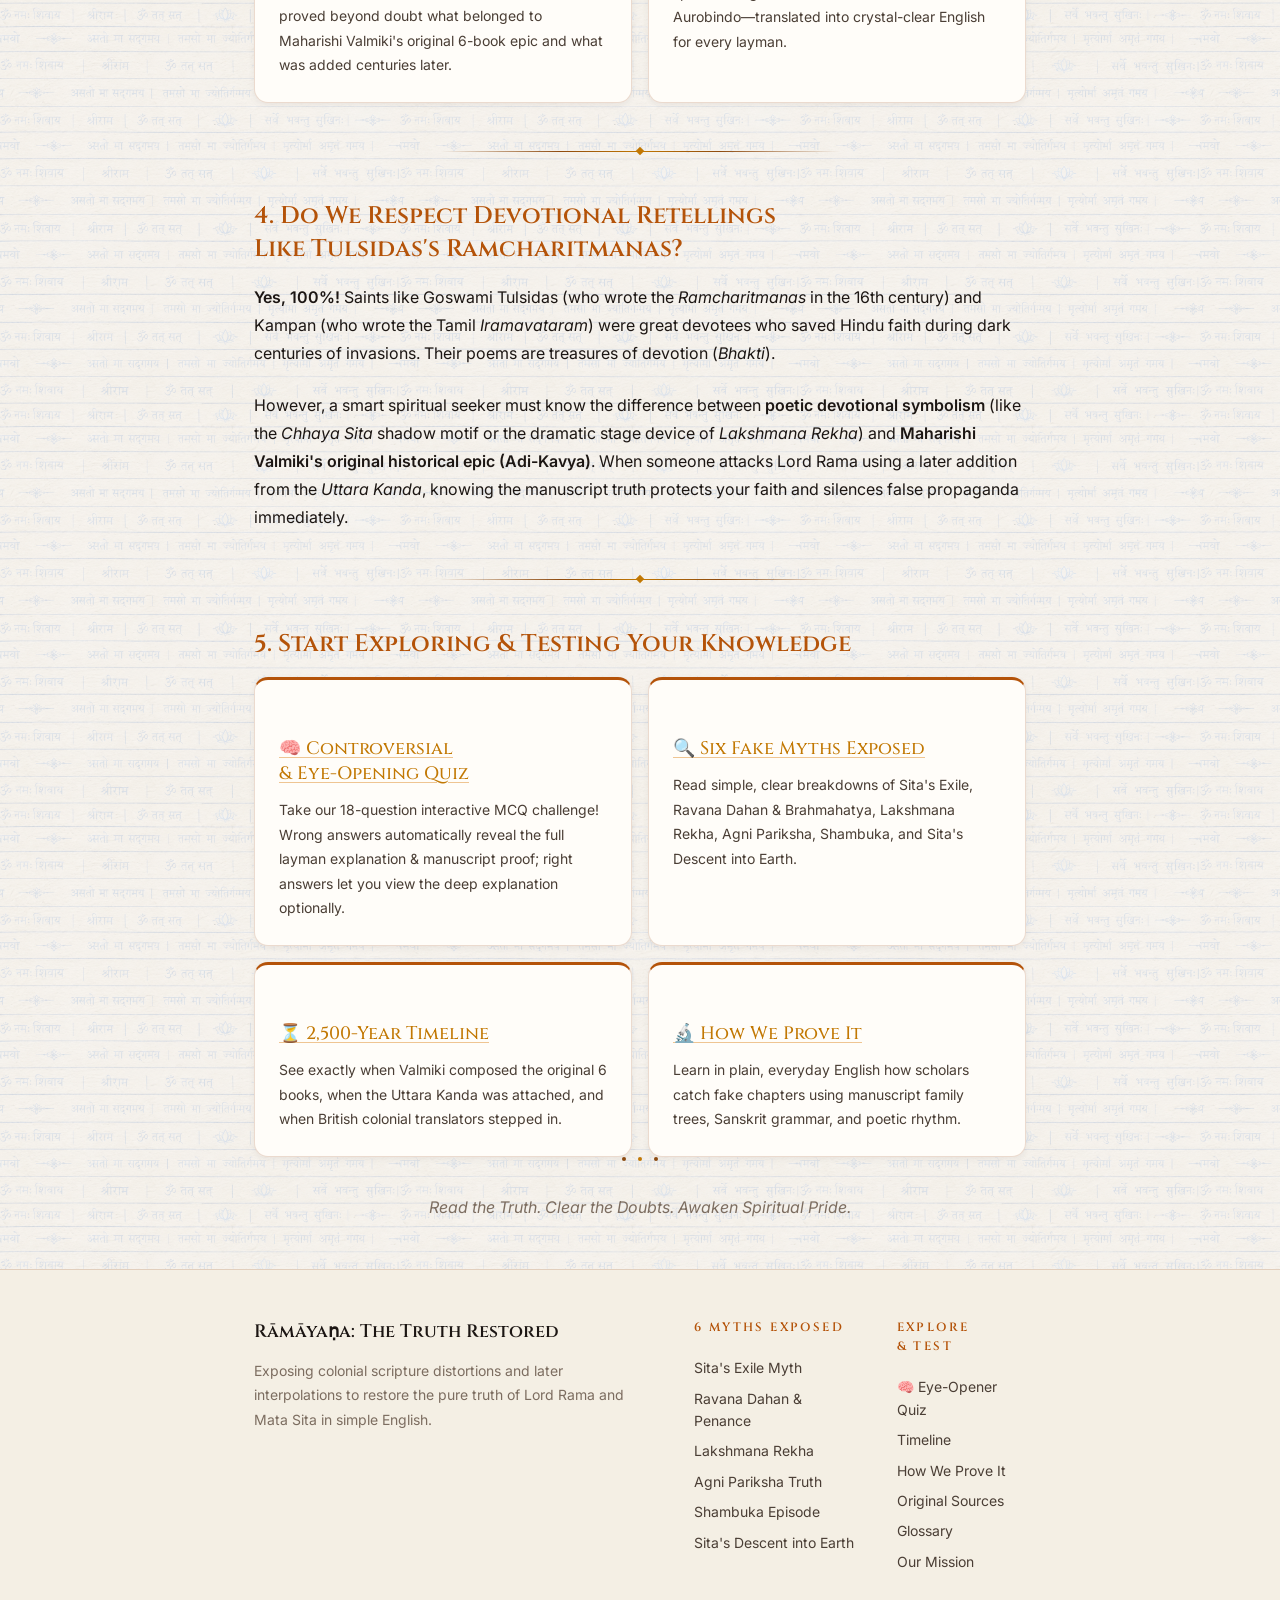
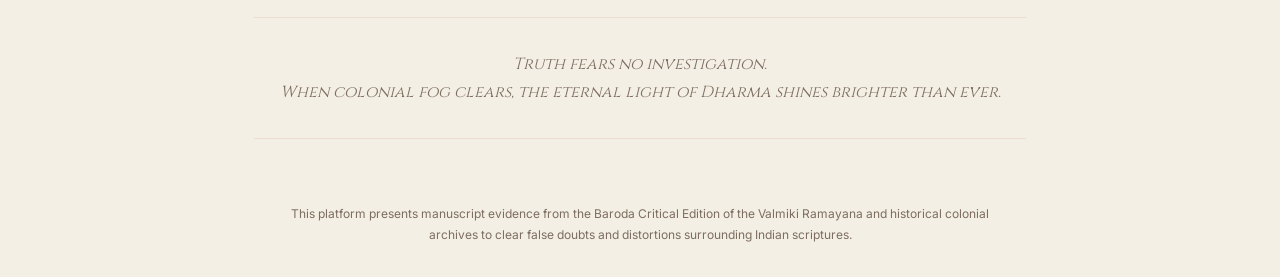
==== commit 03f5d3cd: "latest changes design" ====
--- a/about.html
+++ b/about.html
@@ -19,13 +19,14 @@
     <link rel="preconnect" href="https://fonts.googleapis.com">
     <link rel="preconnect" href="https://fonts.gstatic.com" crossorigin>
     <link href="https://fonts.googleapis.com/css2?family=Cinzel:wght@400;500;600;700&family=Inter:wght@300;400;500;600&family=Noto+Serif+Devanagari:wght@400;600&display=swap" rel="stylesheet">
-    <link rel="stylesheet" href="css/reset.css">
-    <link rel="stylesheet" href="css/variables.css">
-    <link rel="stylesheet" href="css/main.css">
-    <link rel="stylesheet" href="css/components.css">
-    <link rel="stylesheet" href="css/article.css">
-    <link rel="stylesheet" href="css/responsive.css">
-    <link rel="stylesheet" href="css/chatbot.css">
+    <link rel="stylesheet" href="css/reset.css?v=2">
+    <link rel="stylesheet" href="css/variables.css?v=2">
+    <link rel="stylesheet" href="css/main.css?v=2">
+    <link rel="stylesheet" href="css/components.css?v=2">
+    <link rel="stylesheet" href="css/article.css?v=2">
+    <link rel="stylesheet" href="css/responsive.css?v=2">
+    <link rel="stylesheet" href="css/chatbot.css?v=2">
+    <link rel="stylesheet" href="css/animations-fx.css?v=2">
 </head>
 <body>
     <a href="#main-content" class="skip-to-content">Skip to main content</a>
@@ -281,20 +282,20 @@
         </div>
     </footer>
 
-    <script src="js/config.js"></script>
-    <script src="data/sources.js"></script>
-    <script src="data/search-index.js"></script>
-    <script src="data/glossary.js"></script>
-    <script src="data/hindi.js"></script>
-    <script src="js/language.js"></script>
-    <script src="js/theme.js"></script>
-    <script src="js/navigation.js"></script>
-    <script src="js/animations.js"></script>
-    <script src="js/search.js"></script>
-    <script src="js/sources.js"></script>
-    <script src="js/visitor-counter.js"></script>
-    <script src="js/reading-progress.js"></script>
-    <script src="js/main.js"></script>
-    <script src="js/chatbot.js"></script>
+    <script src="js/config.js?v=2"></script>
+    <script src="data/sources.js?v=2"></script>
+    <script src="data/search-index.js?v=2"></script>
+    <script src="data/glossary.js?v=2"></script>
+    <script src="data/hindi.js?v=2"></script>
+    <script src="js/language.js?v=2"></script>
+    <script src="js/theme.js?v=2"></script>
+    <script src="js/navigation.js?v=2"></script>
+    <script src="js/animations.js?v=2"></script>
+    <script src="js/search.js?v=2"></script>
+    <script src="js/sources.js?v=2"></script>
+    <script src="js/visitor-counter.js?v=2"></script>
+    <script src="js/reading-progress.js?v=2"></script>
+    <script src="js/main.js?v=2"></script>
+    <script src="js/chatbot.js?v=2"></script>
 </body>
 </html>
--- a/css/variables.css
+++ b/css/variables.css
@@ -1,91 +1,98 @@
 /* ==========================================================================
-   variables.css — Design Tokens & Custom Properties
-   Ramayana: Beyond What We Were Told
+   variables.css — Sacred Royal Heritage Design Tokens & Custom Properties
+   Ramayana: Exposing Colonial Distortions & Restoring the Original Truth
    ========================================================================== */
 
 /* --------------------------------------------------------------------------
    Google Fonts Import
    -------------------------------------------------------------------------- */
-@import url('https://fonts.googleapis.com/css2?family=Cinzel:wght@400;500;600;700&family=Inter:wght@300;400;500;600;700&family=Noto+Serif+Devanagari:wght@400;500;600;700&display=swap');
+@import url('https://fonts.googleapis.com/css2?family=Cinzel:wght@400;500;600;700;800&family=Inter:wght@300;400;500;600;700&family=Noto+Serif+Devanagari:wght@400;500;600;700&display=swap');
 
 /* --------------------------------------------------------------------------
-   Light Theme (Default) — White & Blue
+   Light Theme (Default) — Sacred Royal Parchment, Temple Gold & Bhagwa Saffron
    -------------------------------------------------------------------------- */
 :root {
-  /* Background layers */
-  --bg-deepest: #FFFFFF;
-  --bg-deep: #F8FAFC;
-  --bg-surface: #F1F5F9;
-  --bg-elevated: #FFFFFF;
-  --bg-hover: #E2E8F0;
-
-  /* Text colors */
-  --text-primary: #1E293B;
-  --text-secondary: #475569;
-  --text-tertiary: #94A3B8;
-  --text-inverse: #FFFFFF;
-
-  /* Accent colors — blue family */
-  --accent: #2563EB;
-  --accent-light: #3B82F6;
-  --accent-dim: #1D4ED8;
-  --accent-glow: rgba(37, 99, 235, 0.12);
-  --accent-warm: #1E40AF;
-  --accent-warm-light: #2563EB;
-  --maroon: #DC2626;
-  --maroon-deep: #B91C1C;
-  --parchment: #1E293B;
-
-  /* Legacy aliases for gold → accent (used by components) */
-  --gold: #2563EB;
-  --gold-light: #3B82F6;
-  --gold-dim: #1D4ED8;
-  --gold-glow: rgba(37, 99, 235, 0.12);
-  --saffron: #1E40AF;
-  --saffron-light: #2563EB;
+  /* Background layers — Warm Sacred Ivory & Ancient Palm-Leaf Parchment */
+  --bg-deepest: #FCF9F2;
+  --bg-deep: #F4EFE4;
+  --bg-surface: #EBE3D2;
+  --bg-elevated: #FFFDF9;
+  --bg-hover: #E5DBC5;
+
+  /* Text colors — Deep Temple Ink & Warm Charcoal */
+  --text-primary: #1C1613;
+  --text-secondary: #4A3E35;
+  --text-tertiary: #7C6D60;
+  --text-inverse: #FFFDF9;
+
+  /* Compatibility aliases */
+  --color-text-primary: var(--text-primary);
+  --color-text-secondary: var(--text-secondary);
+  --color-text-tertiary: var(--text-tertiary);
+  --color-bg-elevated: var(--bg-elevated);
+  --color-bg-surface: var(--bg-surface);
+
+  /* Accent colors — Sacred Bhagwa Saffron, Royal Gold & Vermilion */
+  --accent: #B45309;
+  --accent-light: #D97706;
+  --accent-dim: #92400E;
+  --accent-glow: rgba(217, 119, 6, 0.16);
+  --accent-warm: #9A3412;
+  --accent-warm-light: #EA580C;
+  --maroon: #991B1B;
+  --maroon-deep: #7F1D1D;
+  --parchment: #1C1613;
+
+  /* Royal Gold & Saffron tokens */
+  --gold: #C27803;
+  --gold-light: #E3A008;
+  --gold-dim: #8E4B10;
+  --gold-glow: rgba(217, 119, 6, 0.18);
+  --saffron: #C2410C;
+  --saffron-light: #EA580C;
 
   /* Confidence badge colors */
-  --badge-attested: #16A34A;
-  --badge-attested-bg: rgba(22, 163, 74, 0.10);
-  --badge-tradition: #2563EB;
-  --badge-tradition-bg: rgba(37, 99, 235, 0.10);
-  --badge-interpretation: #7C3AED;
-  --badge-interpretation-bg: rgba(124, 58, 237, 0.10);
-  --badge-debated: #DC2626;
-  --badge-debated-bg: rgba(220, 38, 38, 0.08);
+  --badge-attested: #15803D;
+  --badge-attested-bg: rgba(21, 128, 61, 0.12);
+  --badge-tradition: #B45309;
+  --badge-tradition-bg: rgba(180, 83, 9, 0.12);
+  --badge-interpretation: #6D28D9;
+  --badge-interpretation-bg: rgba(109, 40, 217, 0.10);
+  --badge-debated: #B91C1C;
+  --badge-debated-bg: rgba(185, 28, 28, 0.10);
 
   /* Source badge colors */
-  --source-primary: #2563EB;
-  --source-primary-bg: rgba(37, 99, 235, 0.08);
-  --source-critical: #16A34A;
-  --source-critical-bg: rgba(22, 163, 74, 0.08);
-  --source-academic: #7C3AED;
-  --source-academic-bg: rgba(124, 58, 237, 0.08);
-  --source-commentary: #D97706;
-  --source-commentary-bg: rgba(217, 119, 6, 0.08);
+  --source-primary: #B45309;
+  --source-primary-bg: rgba(180, 83, 9, 0.10);
+  --source-critical: #15803D;
+  --source-critical-bg: rgba(21, 128, 61, 0.10);
+  --source-academic: #6D28D9;
+  --source-academic-bg: rgba(109, 40, 217, 0.10);
+  --source-commentary: #C2410C;
+  --source-commentary-bg: rgba(194, 65, 12, 0.10);
 
   /* Borders */
-  --border-subtle: rgba(30, 41, 59, 0.06);
-  --border-default: rgba(30, 41, 59, 0.12);
-  --border-strong: rgba(30, 41, 59, 0.20);
-  --border-gold: rgba(37, 99, 235, 0.30);
+  --border-subtle: rgba(146, 64, 14, 0.10);
+  --border-default: rgba(146, 64, 14, 0.18);
+  --border-strong: rgba(146, 64, 14, 0.30);
+  --border-gold: rgba(217, 119, 6, 0.42);
 
   /* Shadows */
-  --shadow-sm: 0 1px 3px rgba(30, 41, 59, 0.06);
-  --shadow-md: 0 4px 12px rgba(30, 41, 59, 0.08);
-  --shadow-lg: 0 8px 32px rgba(30, 41, 59, 0.10);
-  --shadow-gold: 0 4px 20px rgba(37, 99, 235, 0.10);
+  --shadow-sm: 0 2px 6px rgba(28, 22, 19, 0.06);
+  --shadow-md: 0 6px 20px rgba(28, 22, 19, 0.09);
+  --shadow-lg: 0 14px 40px rgba(28, 22, 19, 0.13);
+  --shadow-gold: 0 6px 26px rgba(217, 119, 6, 0.22);
 
   /* Overlay */
-  --overlay: rgba(255, 255, 255, 0.92);
+  --overlay: rgba(252, 249, 242, 0.92);
 
   /* Scrollbar */
-  --scrollbar-track: #F1F5F9;
-  --scrollbar-thumb: #94A3B8;
+  --scrollbar-track: #F4EFE4;
+  --scrollbar-thumb: #C27803;
 
   /* Selection */
-  --selection-bg: rgba(37, 99, 235, 0.20);
-  --selection-text: #1E293B;
+  --selection-bg: rgba(217, 119, 6, 0.24);
+  --selection-text: #1C1613;
 
   /* --------------------------------------------------------------------------
      Typography
@@ -147,18 +154,18 @@
   /* --------------------------------------------------------------------------
      Layout
      -------------------------------------------------------------------------- */
-  --content-max-width: 780px;
-  --site-max-width: 1200px;
-  --header-height: 64px;
+  --content-max-width: 820px;
+  --site-max-width: 1240px;
+  --header-height: 70px;
   --sidebar-width: 280px;
 
   /* --------------------------------------------------------------------------
      Border Radius
      -------------------------------------------------------------------------- */
-  --radius-sm: 4px;
-  --radius-md: 8px;
-  --radius-lg: 12px;
-  --radius-xl: 16px;
+  --radius-sm: 6px;
+  --radius-md: 10px;
+  --radius-lg: 14px;
+  --radius-xl: 20px;
   --radius-full: 9999px;
 
   /* --------------------------------------------------------------------------
@@ -201,57 +208,57 @@
 }
 
 /* --------------------------------------------------------------------------
-   Dark / Night Mode
+   Dark / Night Mode — Cosmic Midnight Temple & Molten Gold
    -------------------------------------------------------------------------- */
 html[data-theme="dark"] {
-  --bg-deepest: #0F172A;
-  --bg-deep: #1E293B;
-  --bg-surface: #1E293B;
-  --bg-elevated: #334155;
-  --bg-hover: #334155;
-
-  --text-primary: #F1F5F9;
-  --text-secondary: #CBD5E1;
-  --text-tertiary: #94A3B8;
-  --text-inverse: #0F172A;
-
-  --accent: #60A5FA;
-  --accent-light: #93C5FD;
-  --accent-dim: #3B82F6;
-  --accent-glow: rgba(96, 165, 250, 0.20);
-
-  --gold: #60A5FA;
-  --gold-light: #93C5FD;
-  --gold-dim: #3B82F6;
-  --gold-glow: rgba(96, 165, 250, 0.20);
-  --saffron: #3B82F6;
-  --saffron-light: #60A5FA;
-
-  --border-subtle: rgba(241, 245, 249, 0.06);
-  --border-default: rgba(241, 245, 249, 0.12);
-  --border-strong: rgba(241, 245, 249, 0.20);
-  --border-gold: rgba(96, 165, 250, 0.40);
-
-  --shadow-sm: 0 1px 3px rgba(0, 0, 0, 0.3);
-  --shadow-md: 0 4px 12px rgba(0, 0, 0, 0.4);
-  --shadow-lg: 0 8px 32px rgba(0, 0, 0, 0.5);
-  --shadow-gold: 0 4px 20px rgba(96, 165, 250, 0.15);
-
-  --overlay: rgba(15, 23, 42, 0.85);
-
-  --scrollbar-track: #1E293B;
-  --scrollbar-thumb: #475569;
-
-  --selection-bg: rgba(96, 165, 250, 0.30);
-  --selection-text: #F1F5F9;
-
-  --badge-attested-bg: rgba(22, 163, 74, 0.15);
-  --badge-tradition-bg: rgba(96, 165, 250, 0.15);
-  --badge-interpretation-bg: rgba(124, 58, 237, 0.15);
-  --badge-debated-bg: rgba(220, 38, 38, 0.12);
-
-  --source-primary-bg: rgba(96, 165, 250, 0.12);
-  --source-critical-bg: rgba(22, 163, 74, 0.12);
-  --source-academic-bg: rgba(124, 58, 237, 0.12);
-  --source-commentary-bg: rgba(217, 119, 6, 0.12);
+  --bg-deepest: #080B12;
+  --bg-deep: #0F1422;
+  --bg-surface: #161E31;
+  --bg-elevated: #1B253B;
+  --bg-hover: #25324F;
+
+  --text-primary: #F8F5EE;
+  --text-secondary: #D6CFC2;
+  --text-tertiary: #9E9484;
+  --text-inverse: #080B12;
+
+  --accent: #F59E0B;
+  --accent-light: #FBBF24;
+  --accent-dim: #D97706;
+  --accent-glow: rgba(245, 158, 11, 0.22);
+
+  --gold: #FBBF24;
+  --gold-light: #FDE68A;
+  --gold-dim: #D97706;
+  --gold-glow: rgba(251, 191, 36, 0.22);
+  --saffron: #FB923C;
+  --saffron-light: #FDBA74;
+
+  --border-subtle: rgba(251, 191, 36, 0.08);
+  --border-default: rgba(251, 191, 36, 0.16);
+  --border-strong: rgba(251, 191, 36, 0.28);
+  --border-gold: rgba(251, 191, 36, 0.45);
+
+  --shadow-sm: 0 2px 8px rgba(0, 0, 0, 0.4);
+  --shadow-md: 0 8px 24px rgba(0, 0, 0, 0.5);
+  --shadow-lg: 0 16px 48px rgba(0, 0, 0, 0.65);
+  --shadow-gold: 0 6px 28px rgba(245, 158, 11, 0.25);
+
+  --overlay: rgba(8, 11, 18, 0.88);
+
+  --scrollbar-track: #0F1422;
+  --scrollbar-thumb: #D97706;
+
+  --selection-bg: rgba(245, 158, 11, 0.30);
+  --selection-text: #F8F5EE;
+
+  --badge-attested-bg: rgba(22, 163, 74, 0.18);
+  --badge-tradition-bg: rgba(245, 158, 11, 0.18);
+  --badge-interpretation-bg: rgba(139, 92, 246, 0.18);
+  --badge-debated-bg: rgba(239, 68, 68, 0.16);
+
+  --source-primary-bg: rgba(245, 158, 11, 0.15);
+  --source-critical-bg: rgba(22, 163, 74, 0.15);
+  --source-academic-bg: rgba(139, 92, 246, 0.15);
+  --source-commentary-bg: rgba(249, 115, 22, 0.15);
 }
--- a/css/main.css
+++ b/css/main.css
@@ -107,10 +107,11 @@
   position: sticky;
   top: 0;
   z-index: var(--z-header);
-  background: rgba(255, 255, 255, 0.92);
-  backdrop-filter: blur(16px) saturate(180%);
-  -webkit-backdrop-filter: blur(16px) saturate(180%);
-  border-bottom: 1px solid var(--border-default);
+  background: rgba(252, 249, 242, 0.92);
+  backdrop-filter: blur(18px) saturate(180%);
+  -webkit-backdrop-filter: blur(18px) saturate(180%);
+  border-bottom: 1px solid var(--border-gold);
+  box-shadow: 0 4px 20px rgba(180, 83, 9, 0.06);
   height: var(--header-height);
   transition: var(--transition-colors), box-shadow var(--duration-normal) var(--ease-default);
 }
@@ -120,7 +121,9 @@
 }
 
 html[data-theme="dark"] .site-header {
-  background: rgba(15, 23, 42, 0.88);
+  background: rgba(8, 11, 18, 0.9);
+  border-bottom-color: rgba(251, 191, 36, 0.25);
+  box-shadow: 0 4px 24px rgba(0, 0, 0, 0.45);
 }
 
 .header-container {
@@ -447,14 +450,18 @@
   justify-content: center;
   text-align: center;
   padding: var(--space-16) var(--space-6);
-  background: linear-gradient(180deg, rgba(255,255,255,0.92) 0%, rgba(248,250,252,0.95) 100%),
-              url('../images/hero-bg.png') center/cover no-repeat;
+  background:
+    radial-gradient(ellipse at 50% 25%, rgba(217, 119, 6, 0.14) 0%, rgba(194, 65, 12, 0.06) 45%, transparent 75%),
+    linear-gradient(180deg, rgba(252, 249, 242, 0.88) 0%, rgba(244, 239, 228, 0.94) 100%),
+    url('../images/hero-bg.png') center/cover no-repeat;
   overflow: hidden;
 }
 
 html[data-theme="dark"] .hero {
-  background: linear-gradient(180deg, rgba(15,23,42,0.92) 0%, rgba(30,41,59,0.95) 100%),
-              url('../images/hero-bg.png') center/cover no-repeat;
+  background:
+    radial-gradient(ellipse at 50% 25%, rgba(245, 158, 11, 0.16) 0%, rgba(234, 88, 12, 0.08) 45%, transparent 75%),
+    linear-gradient(180deg, rgba(8, 11, 18, 0.88) 0%, rgba(15, 20, 32, 0.94) 100%),
+    url('../images/hero-bg.png') center/cover no-repeat;
 }
 
 .hero::before {
@@ -464,7 +471,7 @@
   background:
     radial-gradient(
       ellipse at 50% 40%,
-      rgba(37, 99, 235, 0.04) 0%,
+      rgba(217, 119, 6, 0.1) 0%,
       transparent 70%
     );
   pointer-events: none;
@@ -474,7 +481,7 @@
   background:
     radial-gradient(
       ellipse at 50% 40%,
-      rgba(96, 165, 250, 0.06) 0%,
+      rgba(251, 191, 36, 0.12) 0%,
       transparent 70%
     );
 }
@@ -666,13 +673,17 @@
 }
 
 .section-methodology {
-  background: linear-gradient(180deg, rgba(255,255,255,0.93) 0%, rgba(241,245,249,0.96) 100%),
-              url('../images/methodology-bg.png') center/cover no-repeat;
+  background:
+    radial-gradient(ellipse at 50% 20%, rgba(217, 119, 6, 0.08) 0%, transparent 70%),
+    linear-gradient(180deg, rgba(252, 249, 242, 0.92) 0%, rgba(244, 239, 228, 0.96) 100%),
+    url('../images/methodology-bg.png') center/cover no-repeat;
 }
 
 html[data-theme="dark"] .section-methodology {
-  background: linear-gradient(180deg, rgba(15,23,42,0.93) 0%, rgba(30,41,59,0.96) 100%),
-              url('../images/methodology-bg.png') center/cover no-repeat;
+  background:
+    radial-gradient(ellipse at 50% 20%, rgba(245, 158, 11, 0.1) 0%, transparent 70%),
+    linear-gradient(180deg, rgba(8, 11, 18, 0.92) 0%, rgba(15, 20, 32, 0.96) 100%),
+    url('../images/methodology-bg.png') center/cover no-repeat;
 }
 
 .section-multiplicity {
--- a/css/animations-fx.css
+++ b/css/animations-fx.css
@@ -0,0 +1,1291 @@
+/* ==========================================================================
+   animations-fx.css — Sacred Heritage Design Overhaul, Special FX & Quiz UI
+   Ramayana: Exposing the Colonial Conspiracy & Restoring the Original Truth
+   ========================================================================== */
+
+/* --------------------------------------------------------------------------
+   1. Keyframe Animations & Sacred Glows
+   -------------------------------------------------------------------------- */
+@keyframes floatSlow {
+  0%, 100% { transform: translateY(0px) rotate(0deg); }
+  50% { transform: translateY(-8px) rotate(1deg); }
+}
+
+@keyframes pulseGlow {
+  0%, 100% {
+    box-shadow: 0 0 15px rgba(217, 119, 6, 0.25), 0 0 32px rgba(194, 65, 12, 0.14);
+  }
+  50% {
+    box-shadow: 0 0 28px rgba(217, 119, 6, 0.5), 0 0 58px rgba(194, 65, 12, 0.28);
+  }
+}
+
+@keyframes pulseDotBeat {
+  0%, 100% {
+    transform: scale(1);
+    box-shadow: 0 0 0 0 rgba(217, 119, 6, 0.7);
+  }
+  50% {
+    transform: scale(1.25);
+    box-shadow: 0 0 0 8px rgba(217, 119, 6, 0);
+  }
+}
+
+@keyframes shimmerSweep {
+  0% { background-position: -200% center; }
+  100% { background-position: 200% center; }
+}
+
+@keyframes auraRotate {
+  0% { transform: translate(-50%, -50%) rotate(0deg) scale(1); }
+  50% { transform: translate(-50%, -50%) rotate(180deg) scale(1.08); }
+  100% { transform: translate(-50%, -50%) rotate(360deg) scale(1); }
+}
+
+@keyframes revealSlideUp {
+  from {
+    opacity: 0;
+    transform: translateY(28px) scale(0.98);
+  }
+  to {
+    opacity: 1;
+    transform: translateY(0) scale(1);
+  }
+}
+
+@keyframes shakeWrong {
+  0%, 100% { transform: translateX(0); }
+  20%, 60% { transform: translateX(-6px); }
+  40%, 80% { transform: translateX(6px); }
+}
+
+@keyframes popCorrect {
+  0% { transform: scale(1); }
+  40% { transform: scale(1.03); }
+  100% { transform: scale(1); }
+}
+
+/* --------------------------------------------------------------------------
+   2. Global Sacred Heritage Visual Redesign (Applies Across All 13 Pages)
+   -------------------------------------------------------------------------- */
+.site-logo .logo-text {
+  background: linear-gradient(135deg, #7C2D12 0%, #B45309 50%, #D97706 100%);
+  -webkit-background-clip: text;
+  background-clip: text;
+  -webkit-text-fill-color: transparent;
+  font-weight: 700 !important;
+  letter-spacing: 0.08em;
+}
+
+html[data-theme="dark"] .site-logo .logo-text {
+  background: linear-gradient(135deg, #FDE68A 0%, #F59E0B 55%, #FB923C 100%);
+  -webkit-background-clip: text;
+  background-clip: text;
+  -webkit-text-fill-color: transparent;
+}
+
+/* Article Hero & Page Headers across Investigation, About, Methodology, Timeline, Sources, Glossary, Quiz */
+.article-hero {
+  position: relative;
+  overflow: hidden;
+  background:
+    radial-gradient(ellipse at 50% 0%, rgba(217, 119, 6, 0.18) 0%, rgba(194, 65, 12, 0.08) 50%, transparent 80%),
+    linear-gradient(180deg, var(--bg-deep) 0%, var(--bg-deepest) 100%) !important;
+  border-bottom: 1px solid var(--border-gold) !important;
+}
+
+html[data-theme="dark"] .article-hero {
+  background:
+    radial-gradient(ellipse at 50% 0%, rgba(245, 158, 11, 0.2) 0%, rgba(234, 88, 12, 0.1) 50%, transparent 80%),
+    linear-gradient(180deg, var(--bg-deep) 0%, var(--bg-deepest) 100%) !important;
+}
+
+/* Ornate Sacred Styling for Cards Across All Pages */
+.revelation-card,
+.method-card,
+.tradition-item,
+.evidence-card,
+.source-card,
+.glossary-entry,
+.sanskrit-verse-card {
+  background: var(--bg-elevated) !important;
+  border: 1px solid var(--border-default) !important;
+  border-top: 3px solid var(--accent) !important;
+  border-radius: var(--radius-lg) !important;
+  box-shadow: var(--shadow-sm);
+  transition: transform 0.3s cubic-bezier(0.16, 1, 0.3, 1),
+              box-shadow 0.3s cubic-bezier(0.16, 1, 0.3, 1),
+              border-color 0.3s ease;
+}
+
+.revelation-card:hover,
+.method-card:hover,
+.tradition-item:hover,
+.evidence-card:hover,
+.source-card:hover,
+.glossary-entry:hover {
+  border-color: var(--border-gold) !important;
+  box-shadow: var(--shadow-lg), var(--shadow-gold) !important;
+}
+
+/* Section Overlines & Headings */
+.section-overline,
+.article-kanda,
+.card-label {
+  display: inline-block;
+  padding: 0.25rem 0.85rem;
+  border-radius: 9999px;
+  background: rgba(180, 83, 9, 0.1);
+  border: 1px solid rgba(180, 83, 9, 0.28);
+  color: var(--accent) !important;
+  font-weight: 700 !important;
+}
+
+html[data-theme="dark"] .section-overline,
+html[data-theme="dark"] .article-kanda,
+html[data-theme="dark"] .card-label {
+  background: rgba(245, 158, 11, 0.15);
+  border-color: rgba(245, 158, 11, 0.35);
+  color: #FBBF24 !important;
+}
+
+/* Primary Buttons with Royal Bhagwa-Gold Gradient */
+.btn-primary {
+  background: linear-gradient(135deg, #D97706 0%, #B45309 50%, #9A3412 100%) !important;
+  color: #FFFFFF !important;
+  border: 1px solid rgba(251, 191, 36, 0.45) !important;
+  box-shadow: 0 4px 18px rgba(180, 83, 9, 0.3) !important;
+}
+
+.btn-primary:hover {
+  transform: translateY(-2px);
+  box-shadow: 0 8px 26px rgba(180, 83, 9, 0.45) !important;
+}
+
+/* --------------------------------------------------------------------------
+   3. Scroll-Triggered Fade & Reveal Classes
+   -------------------------------------------------------------------------- */
+.fade-in,
+.slide-in-left,
+.slide-in-right,
+.reveal {
+  opacity: 0;
+  transform: translateY(24px);
+  transition: opacity 0.65s cubic-bezier(0.16, 1, 0.3, 1),
+              transform 0.65s cubic-bezier(0.16, 1, 0.3, 1);
+}
+
+.slide-in-left {
+  transform: translateX(-32px);
+}
+
+.slide-in-right {
+  transform: translateX(32px);
+}
+
+.fade-in.is-visible,
+.slide-in-left.is-visible,
+.slide-in-right.is-visible,
+.reveal.is-visible {
+  opacity: 1;
+  transform: translate(0, 0);
+}
+
+/* --------------------------------------------------------------------------
+   4. Hero Enhancements, Mission Alert Pill & Sacred Particle Canvas
+   -------------------------------------------------------------------------- */
+.hero-particles-canvas {
+  position: absolute;
+  inset: 0;
+  width: 100%;
+  height: 100%;
+  pointer-events: none;
+  z-index: 1;
+}
+
+/* Supports both .mission-alert-pill and .hero-mission-pill */
+.mission-alert-pill,
+.hero-mission-pill {
+  display: inline-flex;
+  align-items: center;
+  gap: 0.65rem;
+  padding: 0.5rem 1.25rem;
+  border-radius: 9999px;
+  background: linear-gradient(135deg, rgba(217, 119, 6, 0.16), rgba(194, 65, 12, 0.14));
+  border: 1px solid rgba(180, 83, 9, 0.5);
+  color: #9A3412;
+  font-size: 0.8rem;
+  font-weight: 700;
+  letter-spacing: 0.08em;
+  text-transform: uppercase;
+  margin-bottom: 1.25rem;
+  animation: pulseGlow 4s infinite ease-in-out;
+  backdrop-filter: blur(8px);
+}
+
+html[data-theme="dark"] .mission-alert-pill,
+html[data-theme="dark"] .hero-mission-pill {
+  background: linear-gradient(135deg, rgba(245, 158, 11, 0.22), rgba(234, 88, 12, 0.18));
+  border-color: rgba(251, 191, 36, 0.55);
+  color: #FBBF24;
+}
+
+.mission-alert-pill .pulse-dot,
+.hero-mission-pill .pill-dot {
+  width: 9px;
+  height: 9px;
+  border-radius: 50%;
+  background: #D97706;
+  box-shadow: 0 0 10px #D97706;
+  animation: pulseDotBeat 2s infinite ease-in-out;
+  flex-shrink: 0;
+}
+
+.hero-title-main,
+.shimmer-gold-text {
+  background: linear-gradient(135deg, #431407 0%, #B45309 35%, #D97706 65%, #7C2D12 100%);
+  background-size: 200% auto;
+  -webkit-background-clip: text;
+  background-clip: text;
+  -webkit-text-fill-color: transparent;
+  animation: shimmerSweep 8s linear infinite;
+}
+
+html[data-theme="dark"] .hero-title-main,
+html[data-theme="dark"] .shimmer-gold-text {
+  background: linear-gradient(135deg, #FFFBEB 0%, #FBBF24 40%, #FB923C 75%, #FFFBEB 100%);
+  background-size: 200% auto;
+  -webkit-background-clip: text;
+  background-clip: text;
+  -webkit-text-fill-color: transparent;
+}
+
+.btn-quiz-glow {
+  display: inline-flex;
+  align-items: center;
+  gap: 0.5rem;
+  padding: 0.75rem 1.5rem;
+  background: linear-gradient(135deg, #EA580C 0%, #B45309 100%);
+  color: #FFFFFF !important;
+  font-family: var(--font-body);
+  font-size: var(--text-sm);
+  font-weight: 700;
+  letter-spacing: 0.04em;
+  border-radius: var(--radius-md);
+  text-decoration: none;
+  border: 1px solid rgba(251, 191, 36, 0.55);
+  box-shadow: 0 4px 20px rgba(217, 119, 6, 0.38);
+  transition: transform 0.25s ease, box-shadow 0.25s ease;
+  cursor: pointer;
+}
+
+.btn-quiz-glow:hover {
+  transform: translateY(-3px) scale(1.02);
+  box-shadow: 0 8px 28px rgba(217, 119, 6, 0.6);
+}
+
+/* Nav Quiz Highlight Pill (supports both .nav-quiz-highlight and .nav-quiz-link) */
+.nav-quiz-highlight,
+.nav-quiz-link {
+  background: linear-gradient(135deg, rgba(217, 119, 6, 0.16), rgba(194, 65, 12, 0.26)) !important;
+  color: #9A3412 !important;
+  border: 1px solid rgba(180, 83, 9, 0.45) !important;
+  border-radius: 9999px !important;
+  padding: 0.35rem 0.9rem !important;
+  font-weight: 700 !important;
+}
+
+html[data-theme="dark"] .nav-quiz-highlight,
+html[data-theme="dark"] .nav-quiz-link {
+  color: #FBBF24 !important;
+  border-color: rgba(251, 191, 36, 0.48) !important;
+}
+
+.nav-quiz-highlight:hover,
+.nav-quiz-link:hover {
+  background: linear-gradient(135deg, #D97706, #9A3412) !important;
+  color: #FFFFFF !important;
+}
+
+/* --------------------------------------------------------------------------
+   5. 3D Spotlight & Interactive Tilt Cards
+   -------------------------------------------------------------------------- */
+.tilt-card {
+  position: relative;
+  transform-style: preserve-3d;
+  will-change: transform;
+  transition: transform 0.2s cubic-bezier(0.03, 0.98, 0.52, 0.99),
+              box-shadow 0.3s ease;
+}
+
+.tilt-card::after {
+  content: '';
+  position: absolute;
+  inset: 0;
+  border-radius: inherit;
+  background: radial-gradient(
+    500px circle at var(--mouse-x, 50%) var(--mouse-y, 50%),
+    rgba(217, 119, 6, 0.15),
+    rgba(194, 65, 12, 0.07) 40%,
+    transparent 80%
+  );
+  opacity: 0;
+  transition: opacity 0.3s ease;
+  pointer-events: none;
+  z-index: 2;
+}
+
+.tilt-card:hover::after {
+  opacity: 1;
+}
+
+/* --------------------------------------------------------------------------
+   6. Live Counter Strip (Impact Numbers)
+   -------------------------------------------------------------------------- */
+.impact-stats-grid {
+  display: grid;
+  grid-template-columns: repeat(auto-fit, minmax(210px, 1fr));
+  gap: 1.5rem;
+  margin: 2.5rem 0;
+}
+
+.impact-stat-card {
+  background: var(--bg-elevated);
+  border: 1px solid var(--border-default);
+  border-top: 4px solid #D97706;
+  border-radius: var(--radius-lg);
+  padding: 1.6rem 1.4rem;
+  text-align: center;
+  box-shadow: var(--shadow-sm);
+  transition: transform 0.3s ease, box-shadow 0.3s ease;
+}
+
+.impact-stat-card:hover {
+  transform: translateY(-5px);
+  box-shadow: var(--shadow-lg), var(--shadow-gold);
+}
+
+.impact-stat-number {
+  font-family: var(--font-heading);
+  font-size: 2.5rem;
+  font-weight: 700;
+  color: var(--accent);
+  line-height: 1.1;
+  margin-bottom: 0.45rem;
+}
+
+.impact-stat-label {
+  font-size: 0.92rem;
+  font-weight: 700;
+  color: var(--text-primary);
+  margin-bottom: 0.35rem;
+}
+
+.impact-stat-desc,
+.impact-stat-sub {
+  font-size: 0.82rem;
+  color: var(--text-secondary);
+  line-height: 1.5;
+}
+
+/* --------------------------------------------------------------------------
+   7. Colonial Conspiracy Section & Expose Cards
+   -------------------------------------------------------------------------- */
+.conspiracy-section,
+.section-conspiracy {
+  position: relative;
+  padding: var(--space-20) 0;
+  background:
+    radial-gradient(ellipse at 50% 0%, rgba(217, 119, 6, 0.12) 0%, transparent 70%),
+    linear-gradient(180deg, var(--bg-deep) 0%, var(--bg-surface) 100%);
+  border-top: 1px solid var(--border-gold);
+  border-bottom: 1px solid var(--border-gold);
+  overflow: hidden;
+}
+
+.conspiracy-banner {
+  background: linear-gradient(135deg, rgba(185, 28, 28, 0.08) 0%, rgba(217, 119, 6, 0.12) 50%, rgba(180, 83, 9, 0.08) 100%);
+  border: 1px solid rgba(217, 119, 6, 0.4);
+  border-left: 5px solid #D97706;
+  border-radius: var(--radius-lg);
+  padding: 2rem;
+  margin-bottom: 2.5rem;
+  box-shadow: var(--shadow-md);
+}
+
+.conspiracy-banner h3 {
+  font-family: var(--font-heading);
+  font-size: 1.35rem;
+  color: var(--text-primary);
+  margin-bottom: 0.75rem;
+  display: flex;
+  align-items: center;
+  gap: 0.6rem;
+}
+
+.conspiracy-banner p {
+  font-size: 1rem;
+  color: var(--text-secondary);
+  line-height: 1.75;
+  margin-bottom: 0.75rem;
+}
+
+.conspiracy-banner p:last-child {
+  margin-bottom: 0;
+}
+
+.scriptures-targeted-strip {
+  display: flex;
+  flex-wrap: wrap;
+  justify-content: center;
+  gap: 0.75rem;
+  margin: 1.75rem 0 2.5rem;
+}
+
+.scripture-pill {
+  display: inline-flex;
+  align-items: center;
+  gap: 0.5rem;
+  padding: 0.55rem 1.15rem;
+  background: var(--bg-elevated);
+  border: 1px solid var(--border-gold);
+  border-radius: 9999px;
+  font-size: 0.85rem;
+  font-weight: 600;
+  color: var(--text-primary);
+  box-shadow: var(--shadow-sm);
+  transition: transform 0.2s ease, border-color 0.2s ease, box-shadow 0.2s ease;
+}
+
+.scripture-pill:hover {
+  transform: translateY(-2px);
+  border-color: #D97706;
+  box-shadow: var(--shadow-gold);
+}
+
+.scripture-pill span {
+  color: #D97706;
+  font-weight: 700;
+}
+
+.conspiracy-grid {
+  display: grid;
+  grid-template-columns: repeat(auto-fit, minmax(310px, 1fr));
+  gap: 1.5rem;
+  margin-bottom: 2.5rem;
+}
+
+.conspiracy-card {
+  background: var(--bg-elevated);
+  border: 1px solid var(--border-default);
+  border-top: 4px solid #DC2626;
+  border-radius: var(--radius-lg);
+  padding: 1.75rem;
+  box-shadow: var(--shadow-sm);
+  position: relative;
+  overflow: hidden;
+  transition: transform 0.3s ease, box-shadow 0.3s ease;
+}
+
+.conspiracy-card:hover {
+  transform: translateY(-5px);
+  box-shadow: var(--shadow-lg);
+}
+
+.conspiracy-year-badge,
+.conspiracy-card-tag {
+  display: inline-block;
+  padding: 0.28rem 0.8rem;
+  font-size: 0.72rem;
+  font-weight: 700;
+  text-transform: uppercase;
+  letter-spacing: 0.08em;
+  border-radius: 9999px;
+  background: rgba(220, 38, 38, 0.12);
+  color: #B91C1C;
+  border: 1px solid rgba(220, 38, 38, 0.25);
+  margin-bottom: 0.85rem;
+}
+
+html[data-theme="dark"] .conspiracy-year-badge,
+html[data-theme="dark"] .conspiracy-card-tag {
+  background: rgba(248, 113, 113, 0.16);
+  color: #F87171;
+  border-color: rgba(248, 113, 113, 0.3);
+}
+
+.conspiracy-card h3 {
+  font-family: var(--font-heading);
+  font-size: 1.15rem;
+  color: var(--text-primary);
+  margin-bottom: 0.75rem;
+  line-height: 1.35;
+}
+
+.conspiracy-quote,
+.conspiracy-card blockquote {
+  font-style: italic;
+  font-size: 0.9rem;
+  color: var(--text-primary);
+  background: var(--bg-surface);
+  border-left: 3px solid #DC2626;
+  padding: 0.85rem 1rem;
+  border-radius: 0 var(--radius-sm) var(--radius-sm) 0;
+  margin: 0.85rem 0;
+  line-height: 1.6;
+}
+
+.conspiracy-card p {
+  font-size: 0.92rem;
+  color: var(--text-secondary);
+  line-height: 1.65;
+}
+
+/* Interactive Distortion vs Original Truth Showcase */
+.distortion-comparison-wrap,
+.distortion-showcase {
+  background: var(--bg-elevated);
+  border: 1px solid var(--border-gold);
+  border-radius: var(--radius-xl);
+  padding: 2rem;
+  box-shadow: var(--shadow-md);
+  margin-top: 2rem;
+}
+
+.distortion-showcase-header {
+  text-align: center;
+  margin-bottom: 1.5rem;
+}
+
+.distortion-showcase-header h3 {
+  font-family: var(--font-heading);
+  font-size: 1.4rem;
+  color: var(--text-primary);
+  margin-bottom: 0.4rem;
+}
+
+.distortion-tabs {
+  display: flex;
+  flex-wrap: wrap;
+  justify-content: center;
+  gap: 0.55rem;
+  margin-bottom: 1.5rem;
+}
+
+.distortion-tab-btn {
+  padding: 0.6rem 1.2rem;
+  border-radius: 9999px;
+  border: 1px solid var(--border-default);
+  background: var(--bg-surface);
+  color: var(--text-secondary);
+  font-size: 0.85rem;
+  font-weight: 600;
+  cursor: pointer;
+  transition: all 0.2s ease;
+}
+
+.distortion-tab-btn:hover {
+  border-color: var(--accent);
+  color: var(--text-primary);
+}
+
+.distortion-tab-btn.active {
+  background: linear-gradient(135deg, #D97706, #B45309);
+  color: #FFFFFF;
+  border-color: transparent;
+  box-shadow: 0 4px 14px rgba(180, 83, 9, 0.35);
+}
+
+.distortion-panel {
+  display: none;
+  animation: revealSlideUp 0.35s ease forwards;
+}
+
+.distortion-panel.active {
+  display: grid;
+  grid-template-columns: 1fr 1fr;
+  gap: 1.5rem;
+}
+
+@media (max-width: 768px) {
+  .distortion-panel.active {
+    grid-template-columns: 1fr;
+  }
+}
+
+.distortion-box {
+  padding: 1.5rem;
+  border-radius: var(--radius-lg);
+  border: 1px solid var(--border-default);
+}
+
+.distortion-box.false-side,
+.distortion-box--lie {
+  background: rgba(220, 38, 38, 0.06);
+  border-left: 4px solid #DC2626;
+}
+
+.distortion-box.true-side,
+.distortion-box--truth {
+  background: rgba(22, 163, 74, 0.07);
+  border-left: 4px solid #16A34A;
+}
+
+.side-badge,
+.distortion-box-badge {
+  display: inline-block;
+  font-size: 0.72rem;
+  font-weight: 700;
+  text-transform: uppercase;
+  letter-spacing: 0.08em;
+  margin-bottom: 0.65rem;
+  padding: 0.25rem 0.65rem;
+  border-radius: 4px;
+}
+
+.distortion-box.false-side .side-badge,
+.distortion-box--lie .distortion-box-badge {
+  background: rgba(220, 38, 38, 0.14);
+  color: #B91C1C;
+}
+
+html[data-theme="dark"] .distortion-box.false-side .side-badge,
+html[data-theme="dark"] .distortion-box--lie .distortion-box-badge {
+  color: #F87171;
+}
+
+.distortion-box.true-side .side-badge,
+.distortion-box--truth .distortion-box-badge {
+  background: rgba(22, 163, 74, 0.16);
+  color: #15803D;
+}
+
+html[data-theme="dark"] .distortion-box.true-side .side-badge,
+html[data-theme="dark"] .distortion-box--truth .distortion-box-badge {
+  color: #4ADE80;
+}
+
+.distortion-box h4 {
+  font-family: var(--font-heading);
+  font-size: 1.08rem;
+  color: var(--text-primary);
+  margin-bottom: 0.6rem;
+}
+
+.distortion-box p {
+  font-size: 0.92rem;
+  color: var(--text-secondary);
+  line-height: 1.65;
+}
+
+/* --------------------------------------------------------------------------
+   8. Interactive Quiz System Styles (Homepage, Article Pages & quiz.html)
+   -------------------------------------------------------------------------- */
+.quiz-section-wrapper,
+.section-quiz-home {
+  padding: var(--space-20) 0;
+  background:
+    radial-gradient(ellipse at 50% 10%, rgba(217, 119, 6, 0.1) 0%, transparent 70%),
+    linear-gradient(180deg, var(--bg-deepest) 0%, var(--bg-deep) 100%);
+  border-top: 1px solid var(--border-gold);
+  position: relative;
+}
+
+.quiz-arena-wrapper {
+  max-width: 900px;
+  margin: 0 auto;
+}
+
+/* Quiz Filter Bar */
+.quiz-category-bar {
+  display: flex;
+  flex-wrap: wrap;
+  gap: 0.5rem;
+  justify-content: center;
+  margin-bottom: 1.75rem;
+}
+
+.quiz-cat-btn {
+  padding: 0.5rem 1.05rem;
+  border-radius: 9999px;
+  font-size: 0.82rem;
+  font-weight: 600;
+  background: var(--bg-elevated);
+  color: var(--text-secondary);
+  border: 1px solid var(--border-default);
+  cursor: pointer;
+  transition: all 0.2s ease;
+}
+
+.quiz-cat-btn:hover {
+  border-color: var(--accent);
+  color: var(--text-primary);
+}
+
+.quiz-cat-btn.active {
+  background: linear-gradient(135deg, #D97706, #B45309);
+  color: #FFFFFF;
+  border-color: transparent;
+  box-shadow: 0 4px 12px rgba(180, 83, 9, 0.3);
+}
+
+/* Quiz Status / Score Header */
+.quiz-hud {
+  display: flex;
+  flex-wrap: wrap;
+  align-items: center;
+  justify-content: space-between;
+  gap: 1rem;
+  background: var(--bg-elevated);
+  border: 1px solid var(--border-gold);
+  border-radius: var(--radius-lg);
+  padding: 1rem 1.5rem;
+  margin-bottom: 1.5rem;
+  box-shadow: var(--shadow-sm);
+}
+
+.quiz-hud-progress {
+  flex: 1;
+  min-width: 200px;
+}
+
+.quiz-hud-progress-label {
+  display: flex;
+  justify-content: space-between;
+  font-size: 0.82rem;
+  font-weight: 600;
+  color: var(--text-secondary);
+  margin-bottom: 0.4rem;
+}
+
+.quiz-progress-track {
+  height: 8px;
+  background: var(--bg-surface);
+  border-radius: 9999px;
+  overflow: hidden;
+  border: 1px solid var(--border-subtle);
+}
+
+.quiz-progress-fill {
+  height: 100%;
+  background: linear-gradient(90deg, #B45309, #D97706, #EA580C);
+  border-radius: 9999px;
+  transition: width 0.4s cubic-bezier(0.16, 1, 0.3, 1);
+}
+
+.quiz-hud-stats {
+  display: flex;
+  align-items: center;
+  gap: 0.85rem;
+}
+
+.quiz-stat-pill {
+  display: inline-flex;
+  align-items: center;
+  gap: 0.35rem;
+  padding: 0.35rem 0.8rem;
+  border-radius: 9999px;
+  font-size: 0.8rem;
+  font-weight: 700;
+  background: var(--bg-surface);
+  color: var(--text-primary);
+  border: 1px solid var(--border-default);
+}
+
+.quiz-stat-pill--correct {
+  color: #15803D;
+  background: rgba(22, 163, 74, 0.12);
+  border-color: rgba(22, 163, 74, 0.3);
+}
+
+.quiz-stat-pill--wrong {
+  color: #B91C1C;
+  background: rgba(220, 38, 38, 0.1);
+  border-color: rgba(220, 38, 38, 0.3);
+}
+
+/* Main Question Card */
+.quiz-card {
+  background: var(--bg-elevated);
+  border: 1px solid var(--border-gold);
+  border-top: 4px solid #D97706;
+  border-radius: var(--radius-xl);
+  padding: 2rem;
+  box-shadow: var(--shadow-lg);
+  margin-bottom: 1.75rem;
+  position: relative;
+  animation: revealSlideUp 0.4s ease forwards;
+}
+
+.quiz-card-meta {
+  display: flex;
+  flex-wrap: wrap;
+  align-items: center;
+  justify-content: space-between;
+  gap: 0.75rem;
+  margin-bottom: 1rem;
+}
+
+.quiz-badge {
+  display: inline-flex;
+  align-items: center;
+  gap: 0.4rem;
+  padding: 0.25rem 0.75rem;
+  border-radius: 9999px;
+  font-size: 0.72rem;
+  font-weight: 700;
+  letter-spacing: 0.06em;
+  text-transform: uppercase;
+  background: rgba(217, 119, 6, 0.14);
+  color: #B45309;
+}
+
+html[data-theme="dark"] .quiz-badge {
+  background: rgba(251, 191, 36, 0.18);
+  color: #FBBF24;
+}
+
+.quiz-topic-tag {
+  font-size: 0.78rem;
+  font-weight: 600;
+  color: var(--accent);
+}
+
+.quiz-question-title {
+  font-family: var(--font-heading);
+  font-size: clamp(1.15rem, 2.5vw, 1.4rem);
+  font-weight: 700;
+  color: var(--text-primary);
+  line-height: 1.45;
+  margin-bottom: 0.85rem;
+}
+
+.quiz-common-doubt {
+  background: var(--bg-surface);
+  border-left: 3px solid #D97706;
+  padding: 0.75rem 1rem;
+  border-radius: 0 var(--radius-md) var(--radius-md) 0;
+  font-size: 0.88rem;
+  color: var(--text-secondary);
+  margin-bottom: 1.5rem;
+  line-height: 1.55;
+}
+
+.quiz-common-doubt strong {
+  color: var(--text-primary);
+}
+
+/* Options List */
+.quiz-options-list {
+  display: flex;
+  flex-direction: column;
+  gap: 0.75rem;
+  margin-bottom: 1.25rem;
+}
+
+.quiz-option-btn {
+  display: flex;
+  align-items: flex-start;
+  gap: 0.9rem;
+  width: 100%;
+  text-align: left;
+  padding: 1rem 1.25rem;
+  border-radius: var(--radius-lg);
+  background: var(--bg-surface);
+  border: 2px solid var(--border-default);
+  color: var(--text-primary);
+  font-family: var(--font-body);
+  font-size: 0.95rem;
+  line-height: 1.5;
+  cursor: pointer;
+  transition: all 0.2s ease;
+}
+
+.quiz-option-btn:hover:not(:disabled) {
+  border-color: var(--accent);
+  background: var(--bg-hover);
+  transform: translateX(4px);
+}
+
+.quiz-option-letter {
+  display: inline-flex;
+  align-items: center;
+  justify-content: center;
+  width: 28px;
+  height: 28px;
+  border-radius: 50%;
+  background: var(--bg-elevated);
+  border: 1px solid var(--border-strong);
+  font-size: 0.8rem;
+  font-weight: 700;
+  color: var(--text-secondary);
+  flex-shrink: 0;
+  margin-top: 1px;
+  transition: all 0.2s ease;
+}
+
+.quiz-option-text {
+  flex: 1;
+}
+
+/* Correct / Wrong Option States */
+.quiz-option-btn.is-correct {
+  background: rgba(22, 163, 74, 0.12);
+  border-color: #16A34A;
+  color: var(--text-primary);
+  animation: popCorrect 0.35s ease;
+}
+
+.quiz-option-btn.is-correct .quiz-option-letter {
+  background: #16A34A;
+  border-color: #16A34A;
+  color: #FFFFFF;
+}
+
+.quiz-option-btn.is-wrong {
+  background: rgba(220, 38, 38, 0.1);
+  border-color: #DC2626;
+  color: var(--text-primary);
+  animation: shakeWrong 0.4s ease;
+}
+
+.quiz-option-btn.is-wrong .quiz-option-letter {
+  background: #DC2626;
+  border-color: #DC2626;
+  color: #FFFFFF;
+}
+
+.quiz-option-btn:disabled {
+  cursor: default;
+  opacity: 0.94;
+}
+
+/* Feedback Banner & Optional Explanation Toggle */
+.quiz-feedback-area {
+  margin-top: 1.25rem;
+}
+
+.quiz-result-banner {
+  display: flex;
+  flex-wrap: wrap;
+  align-items: center;
+  justify-content: space-between;
+  gap: 1rem;
+  padding: 1rem 1.25rem;
+  border-radius: var(--radius-lg);
+  margin-bottom: 1rem;
+  animation: revealSlideUp 0.3s ease forwards;
+}
+
+.quiz-result-banner--wrong {
+  background: rgba(220, 38, 38, 0.1);
+  border: 1px solid rgba(220, 38, 38, 0.35);
+}
+
+.quiz-result-banner--correct {
+  background: rgba(22, 163, 74, 0.1);
+  border: 1px solid rgba(22, 163, 74, 0.35);
+}
+
+.quiz-result-title {
+  font-weight: 700;
+  font-size: 0.98rem;
+  display: flex;
+  align-items: center;
+  gap: 0.5rem;
+}
+
+.quiz-result-banner--wrong .quiz-result-title {
+  color: #B91C1C;
+}
+
+html[data-theme="dark"] .quiz-result-banner--wrong .quiz-result-title {
+  color: #F87171;
+}
+
+.quiz-result-banner--correct .quiz-result-title {
+  color: #15803D;
+}
+
+html[data-theme="dark"] .quiz-result-banner--correct .quiz-result-title {
+  color: #4ADE80;
+}
+
+.quiz-toggle-explanation-btn {
+  display: inline-flex;
+  align-items: center;
+  gap: 0.45rem;
+  padding: 0.5rem 1rem;
+  border-radius: var(--radius-md);
+  background: var(--bg-elevated);
+  border: 1px solid var(--accent);
+  color: var(--accent);
+  font-size: 0.82rem;
+  font-weight: 700;
+  cursor: pointer;
+  transition: all 0.2s ease;
+}
+
+.quiz-toggle-explanation-btn:hover {
+  background: var(--accent);
+  color: #FFFFFF;
+}
+
+/* Detailed Explanation Box */
+.quiz-explanation-box {
+  background: var(--bg-surface);
+  border: 1px solid var(--border-gold);
+  border-left: 4px solid var(--accent);
+  border-radius: var(--radius-lg);
+  padding: 1.5rem;
+  margin-top: 0.75rem;
+  animation: revealSlideUp 0.35s ease forwards;
+}
+
+.quiz-explanation-box.is-collapsed {
+  display: none;
+}
+
+.quiz-explanation-headline {
+  font-family: var(--font-heading);
+  font-size: 1.08rem;
+  font-weight: 700;
+  color: var(--text-primary);
+  margin-bottom: 0.85rem;
+  padding-bottom: 0.65rem;
+  border-bottom: 1px solid var(--border-subtle);
+}
+
+.quiz-exp-section {
+  margin-bottom: 1rem;
+}
+
+.quiz-exp-section:last-child {
+  margin-bottom: 0;
+}
+
+.quiz-exp-label {
+  display: inline-block;
+  font-size: 0.72rem;
+  font-weight: 700;
+  text-transform: uppercase;
+  letter-spacing: 0.08em;
+  color: var(--accent);
+  margin-bottom: 0.3rem;
+}
+
+.quiz-exp-label--colonial {
+  color: #D97706;
+}
+
+.quiz-exp-label--proof {
+  color: #15803D;
+}
+
+html[data-theme="dark"] .quiz-exp-label--proof {
+  color: #4ADE80;
+}
+
+.quiz-exp-section p {
+  font-size: 0.92rem;
+  color: var(--text-secondary);
+  line-height: 1.7;
+  margin: 0;
+}
+
+/* Quiz Footer Controls */
+.quiz-controls {
+  display: flex;
+  flex-wrap: wrap;
+  align-items: center;
+  justify-content: space-between;
+  gap: 1rem;
+  margin-top: 1.5rem;
+  padding-top: 1.25rem;
+  border-top: 1px solid var(--border-subtle);
+}
+
+.quiz-nav-dots {
+  display: flex;
+  flex-wrap: wrap;
+  gap: 0.4rem;
+}
+
+.quiz-dot {
+  width: 28px;
+  height: 28px;
+  border-radius: 50%;
+  border: 1px solid var(--border-default);
+  background: var(--bg-surface);
+  color: var(--text-secondary);
+  font-size: 0.75rem;
+  font-weight: 600;
+  display: inline-flex;
+  align-items: center;
+  justify-content: center;
+  cursor: pointer;
+  transition: all 0.2s ease;
+}
+
+.quiz-dot.is-current {
+  border-color: var(--accent);
+  background: var(--accent);
+  color: #FFFFFF;
+}
+
+.quiz-dot.is-answered-correct {
+  background: rgba(22, 163, 74, 0.18);
+  border-color: #16A34A;
+  color: #15803D;
+}
+
+.quiz-dot.is-answered-wrong {
+  background: rgba(220, 38, 38, 0.15);
+  border-color: #DC2626;
+  color: #B91C1C;
+}
+
+/* Summary / Completion Card */
+.quiz-summary-card {
+  background: var(--bg-elevated);
+  border: 2px solid var(--border-gold);
+  border-radius: var(--radius-xl);
+  padding: 2.5rem 2rem;
+  text-align: center;
+  box-shadow: var(--shadow-lg);
+  animation: revealSlideUp 0.45s ease forwards;
+}
+
+.quiz-summary-score-ring {
+  width: 120px;
+  height: 120px;
+  border-radius: 50%;
+  margin: 0 auto 1.25rem;
+  display: flex;
+  flex-direction: column;
+  align-items: center;
+  justify-content: center;
+  background: linear-gradient(135deg, rgba(217, 119, 6, 0.16), rgba(194, 65, 12, 0.14));
+  border: 4px solid #D97706;
+  font-family: var(--font-heading);
+}
+
+.quiz-summary-score-num {
+  font-size: 2rem;
+  font-weight: 700;
+  color: var(--text-primary);
+  line-height: 1;
+}
+
+.quiz-summary-score-total {
+  font-size: 0.8rem;
+  color: var(--text-secondary);
+}
+
+/* --------------------------------------------------------------------------
+   9. Mission Callout Box & Truth Columns on Investigation Pages
+   -------------------------------------------------------------------------- */
+.mission-truth-banner {
+  background: linear-gradient(135deg, rgba(217, 119, 6, 0.1) 0%, rgba(194, 65, 12, 0.08) 100%);
+  border: 1px solid rgba(217, 119, 6, 0.45);
+  border-left: 5px solid #D97706;
+  border-radius: var(--radius-lg);
+  padding: 1.75rem 2rem;
+  margin: 1.75rem 0 2.5rem;
+  box-shadow: var(--shadow-md);
+}
+
+.mission-truth-banner-badge {
+  display: inline-block;
+  font-size: 0.72rem;
+  font-weight: 700;
+  text-transform: uppercase;
+  letter-spacing: 0.08em;
+  color: #9A3412;
+  background: rgba(217, 119, 6, 0.18);
+  padding: 0.25rem 0.75rem;
+  border-radius: 9999px;
+  margin-bottom: 0.75rem;
+}
+
+html[data-theme="dark"] .mission-truth-banner-badge {
+  color: #FBBF24;
+  background: rgba(251, 191, 36, 0.2);
+}
+
+.mission-truth-banner h3 {
+  font-family: var(--font-heading);
+  font-size: 1.25rem;
+  color: var(--text-primary);
+  margin-bottom: 0.85rem;
+}
+
+.mission-truth-banner p {
+  font-size: 0.95rem;
+  color: var(--text-secondary);
+  line-height: 1.7;
+  margin-bottom: 0.6rem;
+}
+
+.mission-truth-banner p:last-child {
+  margin-bottom: 0;
+}
+
+.truth-columns {
+  display: grid;
+  grid-template-columns: 1fr 1fr;
+  gap: 1.25rem;
+  margin-top: 1rem;
+}
+
+@media (max-width: 768px) {
+  .truth-columns {
+    grid-template-columns: 1fr;
+  }
+}
+
+.truth-col {
+  padding: 1.25rem;
+  border-radius: var(--radius-md);
+  background: var(--bg-elevated);
+  border: 1px solid var(--border-default);
+}
+
+.truth-col.false-claim {
+  border-left: 4px solid #DC2626;
+  background: rgba(220, 38, 38, 0.05);
+}
+
+.truth-col.real-truth {
+  border-left: 4px solid #16A34A;
+  background: rgba(22, 163, 74, 0.06);
+}
+
+.truth-col-label {
+  display: inline-block;
+  font-size: 0.72rem;
+  font-weight: 700;
+  text-transform: uppercase;
+  letter-spacing: 0.08em;
+  margin-bottom: 0.5rem;
+  padding: 0.2rem 0.55rem;
+  border-radius: 4px;
+}
+
+.truth-col.false-claim .truth-col-label {
+  background: rgba(220, 38, 38, 0.14);
+  color: #B91C1C;
+}
+
+html[data-theme="dark"] .truth-col.false-claim .truth-col-label {
+  color: #F87171;
+}
+
+.truth-col.real-truth .truth-col-label {
+  background: rgba(22, 163, 74, 0.16);
+  color: #15803D;
+}
+
+html[data-theme="dark"] .truth-col.real-truth .truth-col-label {
+  color: #4ADE80;
+}
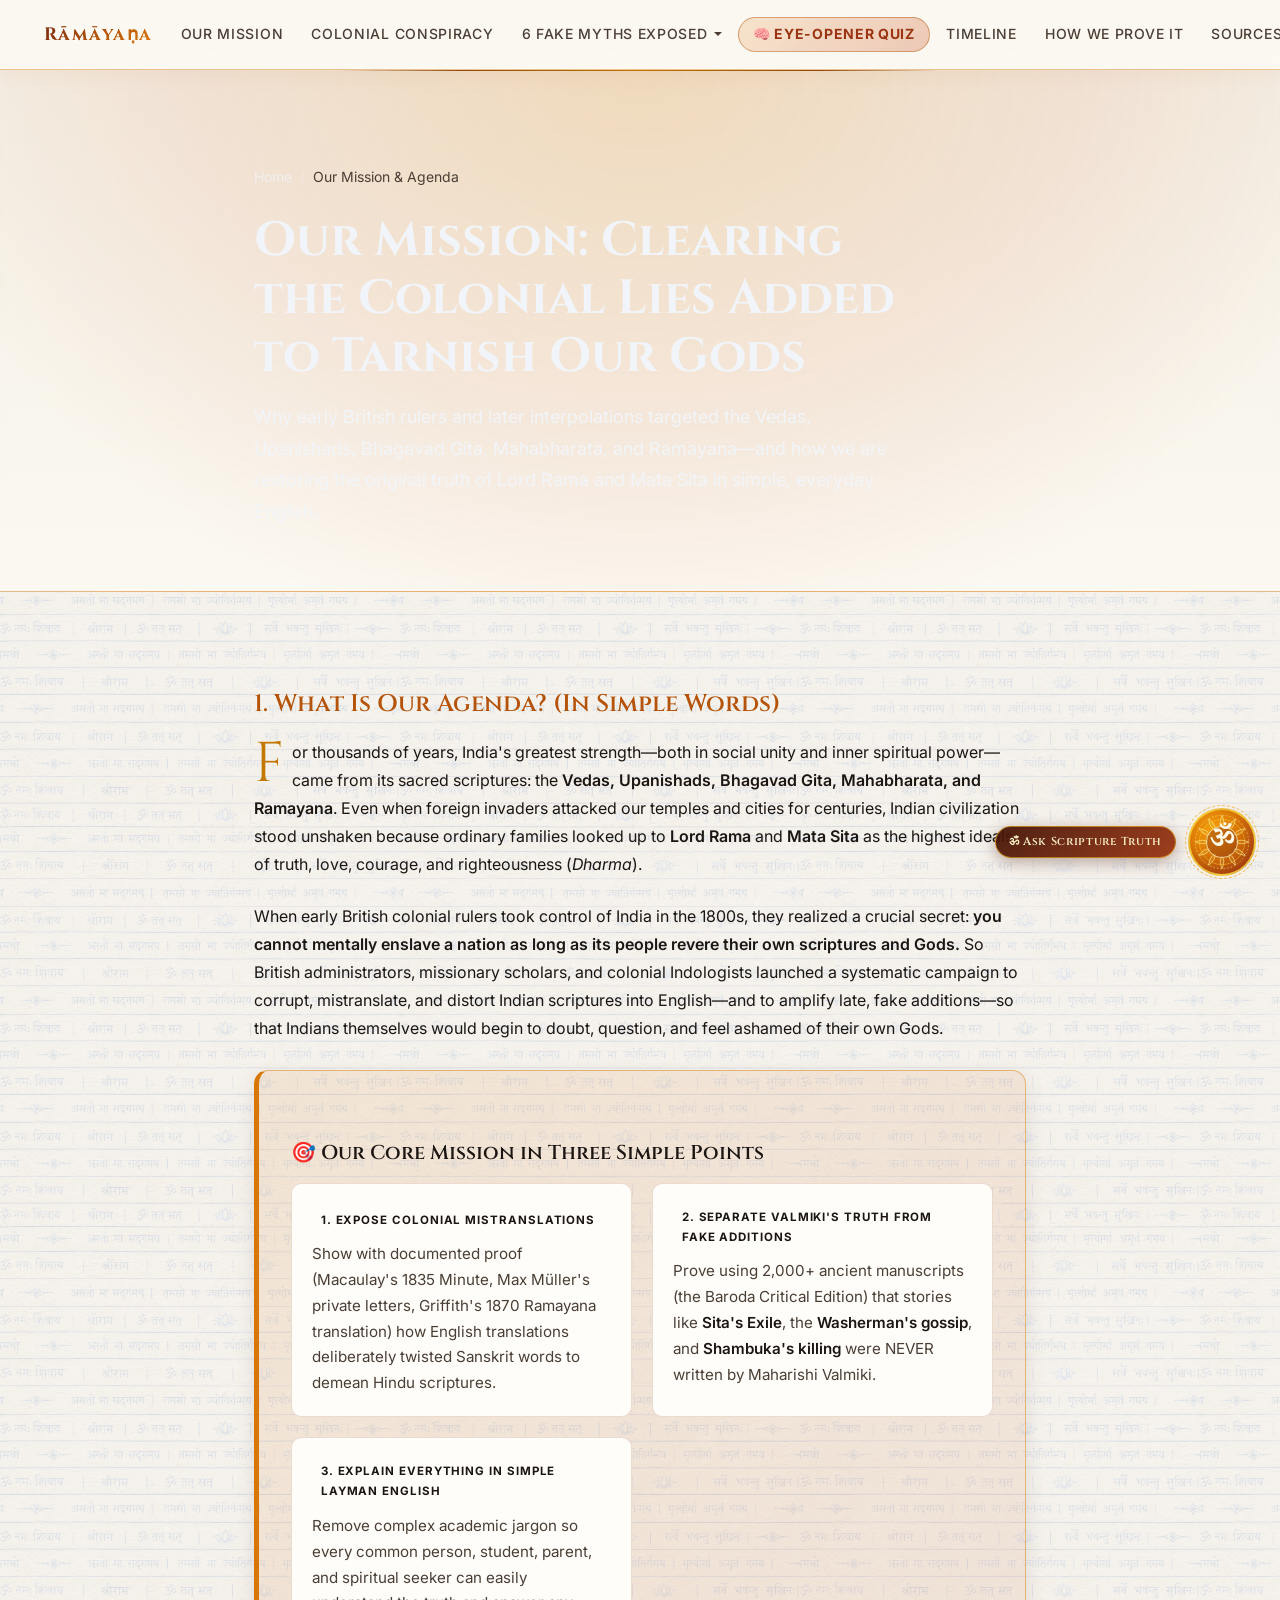
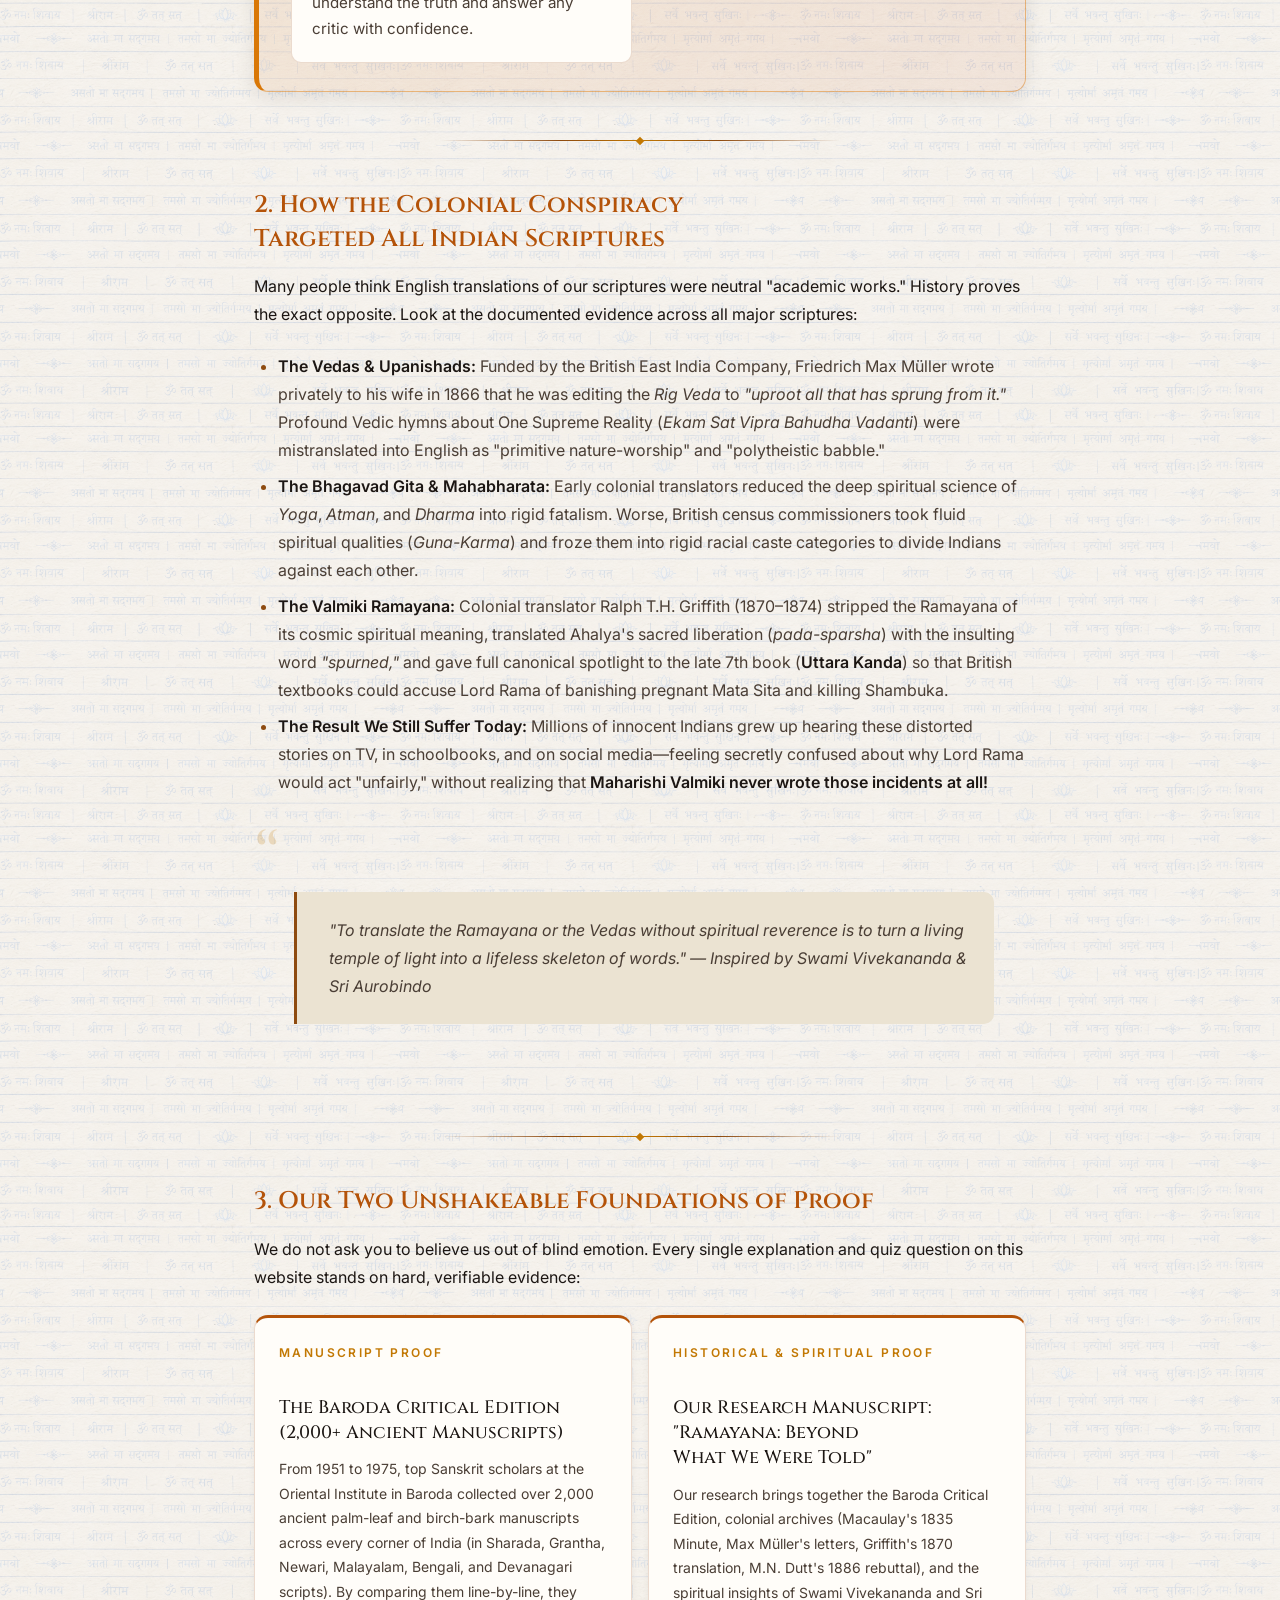
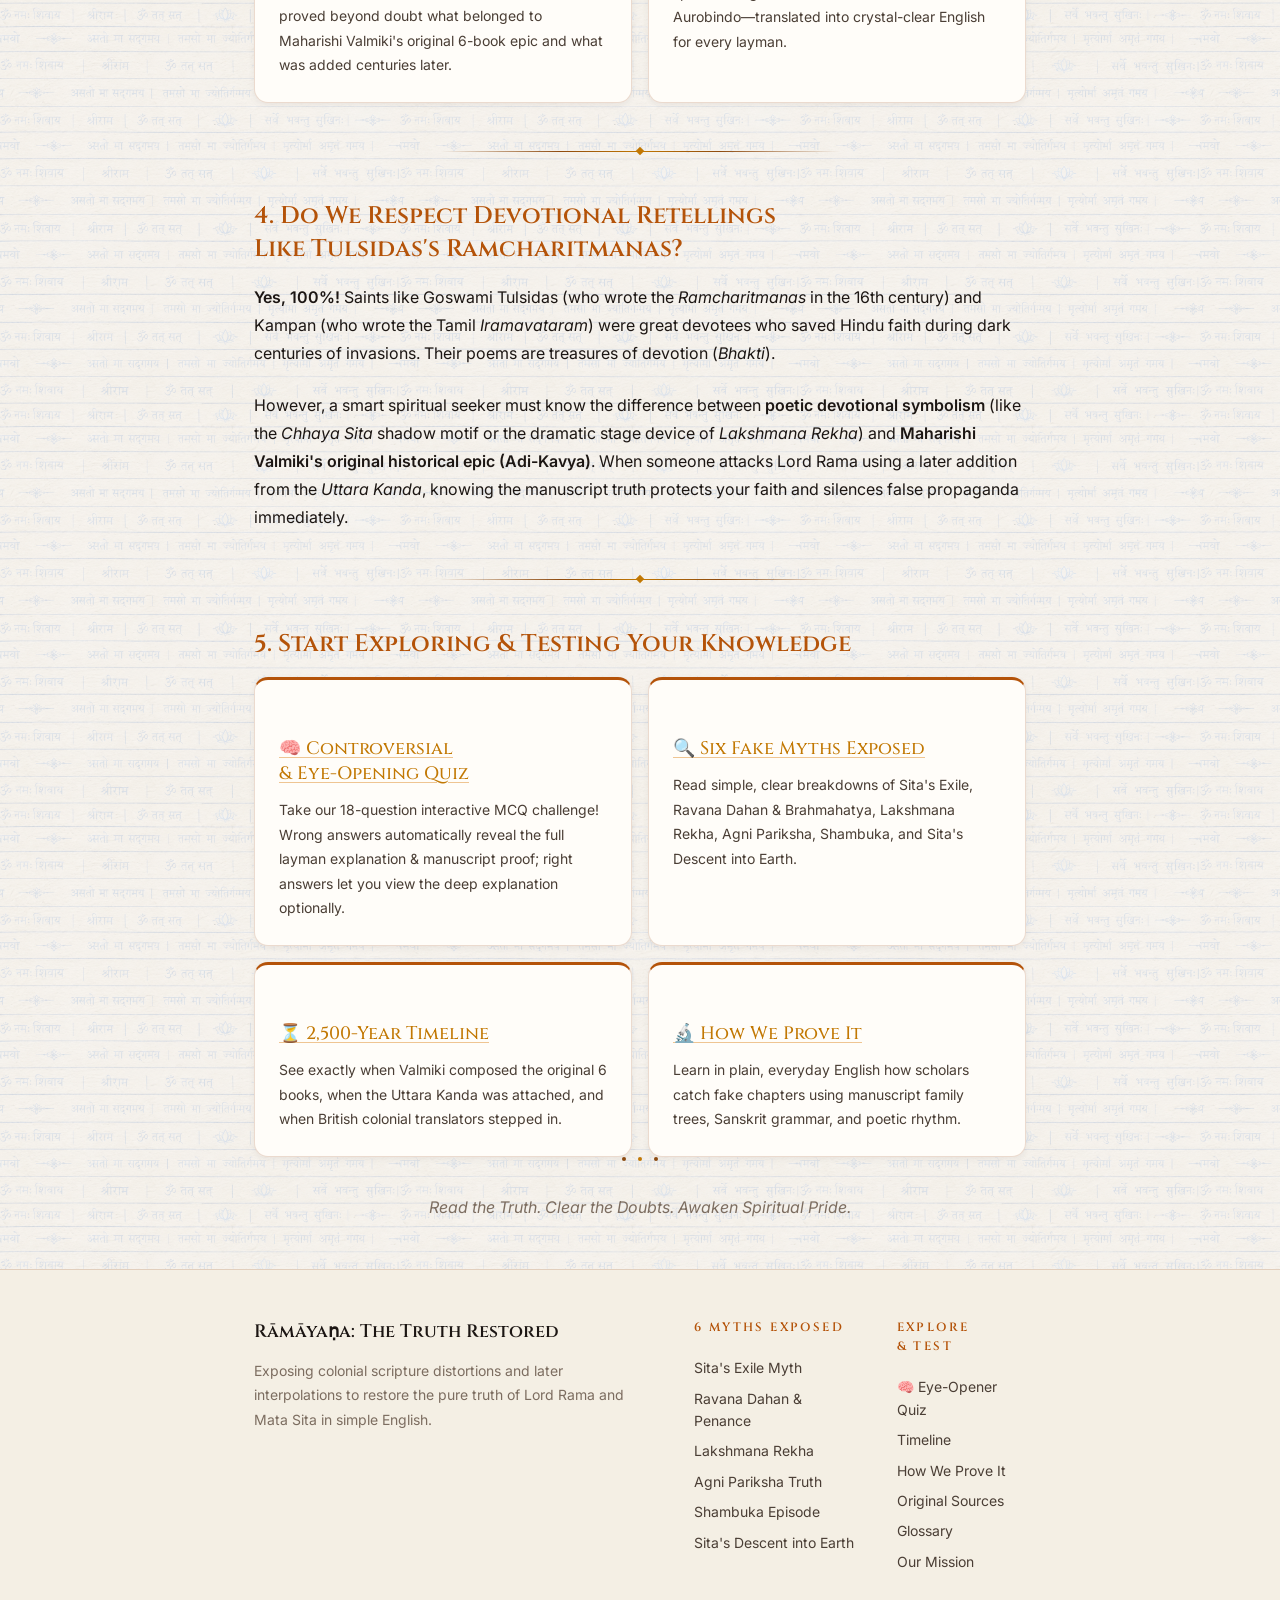
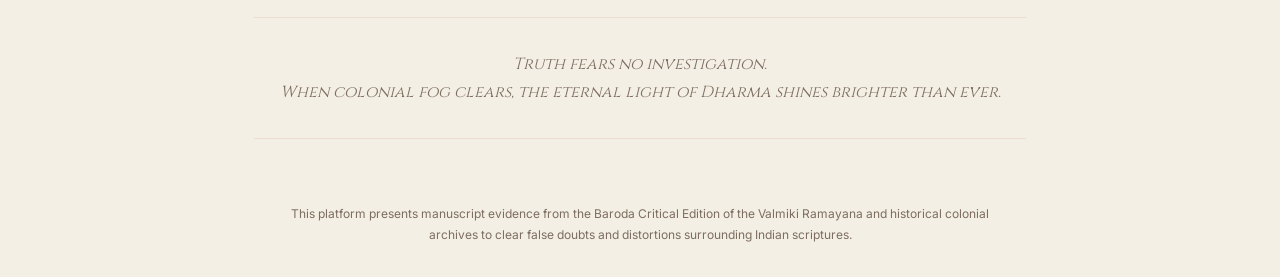
==== commit 7eb94615: "chatbot update" ====
--- a/about.html
+++ b/about.html
@@ -19,14 +19,14 @@
     <link rel="preconnect" href="https://fonts.googleapis.com">
     <link rel="preconnect" href="https://fonts.gstatic.com" crossorigin>
     <link href="https://fonts.googleapis.com/css2?family=Cinzel:wght@400;500;600;700&family=Inter:wght@300;400;500;600&family=Noto+Serif+Devanagari:wght@400;600&display=swap" rel="stylesheet">
-    <link rel="stylesheet" href="css/reset.css?v=2">
-    <link rel="stylesheet" href="css/variables.css?v=2">
-    <link rel="stylesheet" href="css/main.css?v=2">
-    <link rel="stylesheet" href="css/components.css?v=2">
-    <link rel="stylesheet" href="css/article.css?v=2">
-    <link rel="stylesheet" href="css/responsive.css?v=2">
-    <link rel="stylesheet" href="css/chatbot.css?v=2">
-    <link rel="stylesheet" href="css/animations-fx.css?v=2">
+    <link rel="stylesheet" href="css/reset.css?v=4">
+    <link rel="stylesheet" href="css/variables.css?v=4">
+    <link rel="stylesheet" href="css/main.css?v=4">
+    <link rel="stylesheet" href="css/components.css?v=4">
+    <link rel="stylesheet" href="css/article.css?v=4">
+    <link rel="stylesheet" href="css/responsive.css?v=4">
+    <link rel="stylesheet" href="css/chatbot.css?v=4">
+    <link rel="stylesheet" href="css/animations-fx.css?v=4">
 </head>
 <body>
     <a href="#main-content" class="skip-to-content">Skip to main content</a>
@@ -282,20 +282,20 @@
         </div>
     </footer>
 
-    <script src="js/config.js?v=2"></script>
-    <script src="data/sources.js?v=2"></script>
-    <script src="data/search-index.js?v=2"></script>
-    <script src="data/glossary.js?v=2"></script>
-    <script src="data/hindi.js?v=2"></script>
-    <script src="js/language.js?v=2"></script>
-    <script src="js/theme.js?v=2"></script>
-    <script src="js/navigation.js?v=2"></script>
-    <script src="js/animations.js?v=2"></script>
-    <script src="js/search.js?v=2"></script>
-    <script src="js/sources.js?v=2"></script>
-    <script src="js/visitor-counter.js?v=2"></script>
-    <script src="js/reading-progress.js?v=2"></script>
-    <script src="js/main.js?v=2"></script>
-    <script src="js/chatbot.js?v=2"></script>
+    <script src="js/config.js?v=4"></script>
+    <script src="data/sources.js?v=4"></script>
+    <script src="data/search-index.js?v=4"></script>
+    <script src="data/glossary.js?v=4"></script>
+    <script src="data/hindi.js?v=4"></script>
+    <script src="js/language.js?v=4"></script>
+    <script src="js/theme.js?v=4"></script>
+    <script src="js/navigation.js?v=4"></script>
+    <script src="js/animations.js?v=4"></script>
+    <script src="js/search.js?v=4"></script>
+    <script src="js/sources.js?v=4"></script>
+    <script src="js/visitor-counter.js?v=4"></script>
+    <script src="js/reading-progress.js?v=4"></script>
+    <script src="js/main.js?v=4"></script>
+    <script src="js/chatbot.js?v=4"></script>
 </body>
 </html>
--- a/css/chatbot.css
+++ b/css/chatbot.css
@@ -1,63 +1,162 @@
 /* ==========================================================================
-   chatbot.css — Floating Chatbot Widget
-   Ramayana: Beyond What We Were Told
+   chatbot.css — Sacred Om Mandala Floating Chatbot Widget
+   Ramayana: Exposing Colonial Distortions & Restoring the Original Truth
    ========================================================================== */
 
+@keyframes sacredMandalaSpin {
+  0% { transform: rotate(0deg); }
+  100% { transform: rotate(360deg); }
+}
+
+@keyframes sacredAuraPulse {
+  0%, 100% {
+    box-shadow:
+      0 0 0 0 rgba(217, 119, 6, 0.55),
+      0 0 22px rgba(217, 119, 6, 0.5),
+      0 8px 28px rgba(154, 52, 18, 0.45);
+  }
+  50% {
+    box-shadow:
+      0 0 0 10px rgba(217, 119, 6, 0),
+      0 0 36px rgba(251, 191, 36, 0.75),
+      0 10px 34px rgba(154, 52, 18, 0.6);
+  }
+}
+
+@keyframes omBreath {
+  0%, 100% {
+    transform: scale(1);
+    filter: drop-shadow(0 0 6px rgba(254, 243, 199, 0.75));
+  }
+  50% {
+    transform: scale(1.08);
+    filter: drop-shadow(0 0 14px rgba(253, 224, 71, 0.95));
+  }
+}
+
+/* ---- Sacred Spiritual Floating Action Button (FAB) ---- */
 .chatbot-fab {
   position: fixed;
   bottom: 24px;
   right: 24px;
-  width: 56px;
-  height: 56px;
-  border-radius: var(--radius-full);
-  background: var(--accent);
-  color: #fff;
-  border: none;
+  width: 68px;
+  height: 68px;
+  border-radius: 50%;
+  background: radial-gradient(circle at 35% 30%, #F59E0B 0%, #D97706 42%, #9A3412 85%, #431407 100%);
+  color: #FFFBEB;
+  border: 2px solid rgba(253, 224, 71, 0.75);
   cursor: pointer;
-  box-shadow: 0 4px 16px rgba(37, 99, 235, 0.35);
   z-index: var(--z-toast);
   display: flex;
   align-items: center;
   justify-content: center;
-  transition: transform var(--duration-normal) var(--ease-spring),
-              box-shadow var(--duration-normal) var(--ease-default);
+  padding: 0;
+  animation: sacredAuraPulse 3.5s infinite ease-in-out;
+  transition: transform 0.3s cubic-bezier(0.34, 1.56, 0.64, 1),
+              box-shadow 0.3s ease,
+              border-color 0.3s ease;
+}
+
+.chatbot-fab::before {
+  content: '';
+  position: absolute;
+  inset: -5px;
+  border-radius: 50%;
+  border: 1.5px dashed rgba(245, 158, 11, 0.65);
+  animation: sacredMandalaSpin 22s linear infinite;
+  pointer-events: none;
 }
 
 .chatbot-fab:hover {
-  transform: scale(1.08);
-  box-shadow: 0 6px 24px rgba(37, 99, 235, 0.45);
-}
-
-.chatbot-fab svg {
+  transform: scale(1.1) translateY(-2px);
+  border-color: #FEF08A;
+}
+
+/* Floating Spiritual Label Pill beside the Om Button */
+.chatbot-fab-badge {
+  position: absolute;
+  right: 78px;
+  white-space: nowrap;
+  background: linear-gradient(135deg, rgba(67, 20, 7, 0.95), rgba(154, 52, 18, 0.95));
+  color: #FEF3C7;
+  border: 1px solid rgba(251, 191, 36, 0.55);
+  padding: 6px 13px;
+  border-radius: 9999px;
+  font-family: var(--font-heading);
+  font-size: 11.5px;
+  font-weight: 600;
+  letter-spacing: 0.06em;
+  box-shadow: 0 4px 16px rgba(67, 20, 7, 0.35);
+  pointer-events: none;
+  display: flex;
+  align-items: center;
+  gap: 6px;
+  transition: opacity 0.25s ease, transform 0.25s ease;
+}
+
+.chatbot-fab.open .chatbot-fab-badge {
+  opacity: 0;
+  transform: translateX(10px);
+}
+
+.chatbot-fab-emblem {
+  position: relative;
+  width: 100%;
+  height: 100%;
+  display: flex;
+  align-items: center;
+  justify-content: center;
+}
+
+.chatbot-fab svg.icon-mandala {
+  position: absolute;
+  width: 58px;
+  height: 58px;
+  opacity: 0.85;
+  animation: sacredMandalaSpin 28s linear infinite;
+  pointer-events: none;
+}
+
+.chatbot-fab .icon-om-symbol {
+  position: relative;
+  z-index: 2;
+  font-family: var(--font-devanagari), 'Noto Serif Devanagari', serif;
+  font-size: 28px;
+  font-weight: 700;
+  color: #FFFBEB;
+  line-height: 1;
+  animation: omBreath 3s ease-in-out infinite;
+  user-select: none;
+}
+
+.chatbot-fab svg.icon-close {
   width: 28px;
   height: 28px;
+  color: #FFFBEB;
   transition: transform var(--duration-fast) var(--ease-default);
 }
 
-.chatbot-fab.open svg.icon-chat { display: none; }
+.chatbot-fab.open .chatbot-fab-emblem { display: none; }
 .chatbot-fab:not(.open) svg.icon-close { display: none; }
-
-.chatbot-fab.open svg.icon-close {
-  display: block;
-}
+.chatbot-fab.open svg.icon-close { display: block; }
 
 /* ---- Panel ---- */
 .chatbot-panel {
   position: fixed;
-  bottom: 92px;
+  bottom: 104px;
   right: 24px;
-  width: 380px;
-  max-height: 520px;
-  border-radius: var(--radius-lg);
+  width: 410px;
+  max-height: 600px;
+  border-radius: var(--radius-xl);
   background: var(--bg-deepest);
-  border: 1px solid var(--border-default);
-  box-shadow: var(--shadow-lg);
+  border: 1.5px solid var(--border-gold);
+  box-shadow: 0 20px 50px rgba(67, 20, 7, 0.28), 0 0 25px rgba(217, 119, 6, 0.18);
   z-index: var(--z-toast);
   display: flex;
   flex-direction: column;
   overflow: hidden;
   opacity: 0;
-  transform: translateY(16px) scale(0.95);
+  transform: translateY(18px) scale(0.95);
   pointer-events: none;
   transition: opacity var(--duration-normal) var(--ease-out),
               transform var(--duration-normal) var(--ease-out);
@@ -73,37 +172,70 @@
 .chatbot-header {
   display: flex;
   align-items: center;
+  justify-content: space-between;
   gap: 10px;
   padding: 14px 16px;
-  background: var(--accent);
-  color: #fff;
+  background: linear-gradient(135deg, #7C2D12 0%, #B45309 55%, #D97706 100%);
+  border-bottom: 1px solid rgba(253, 224, 71, 0.35);
+  color: #FFFBEB;
   flex-shrink: 0;
 }
 
+.chatbot-header-left {
+  display: flex;
+  align-items: center;
+  gap: 11px;
+}
+
 .chatbot-header-icon {
-  width: 32px;
-  height: 32px;
-  border-radius: var(--radius-full);
-  background: rgba(255,255,255,0.2);
+  width: 40px;
+  height: 40px;
+  border-radius: 50%;
+  background: radial-gradient(circle, rgba(254, 243, 199, 0.28) 0%, rgba(217, 119, 6, 0.35) 100%);
+  border: 1.5px solid rgba(253, 224, 71, 0.65);
   display: flex;
   align-items: center;
   justify-content: center;
-  font-size: 18px;
+  font-family: var(--font-devanagari), serif;
+  font-size: 21px;
+  font-weight: 700;
+  color: #FEF3C7;
+  box-shadow: 0 0 12px rgba(251, 191, 36, 0.35);
   flex-shrink: 0;
 }
 
 .chatbot-header-text h3 {
   margin: 0;
   font-family: var(--font-heading);
-  font-size: var(--text-sm);
-  font-weight: var(--weight-semibold);
-  letter-spacing: var(--tracking-wide);
+  font-size: 0.92rem;
+  font-weight: 700;
+  letter-spacing: 0.05em;
+  color: #FFFBEB;
 }
 
 .chatbot-header-text p {
-  margin: 0;
+  margin: 2px 0 0;
   font-size: 11px;
-  opacity: 0.85;
+  color: #FDE68A;
+  opacity: 0.95;
+}
+
+.chatbot-reset-btn {
+  background: rgba(255, 251, 235, 0.14);
+  color: #FEF3C7;
+  border: 1px solid rgba(253, 224, 71, 0.35);
+  border-radius: 9999px;
+  padding: 4px 10px;
+  font-size: 10.5px;
+  font-weight: 600;
+  cursor: pointer;
+  transition: background 0.2s ease, transform 0.2s ease;
+  white-space: nowrap;
+}
+
+.chatbot-reset-btn:hover {
+  background: rgba(255, 251, 235, 0.26);
+  transform: translateY(-1px);
 }
 
 /* ---- Messages ---- */
@@ -114,18 +246,18 @@
   display: flex;
   flex-direction: column;
   gap: 12px;
-  min-height: 200px;
-  max-height: 340px;
+  min-height: 240px;
+  max-height: 390px;
   scrollbar-width: thin;
   scrollbar-color: var(--scrollbar-thumb) transparent;
 }
 
 .chatbot-msg {
-  max-width: 85%;
-  padding: 10px 14px;
+  max-width: 88%;
+  padding: 11px 14px;
   border-radius: var(--radius-lg);
-  font-size: var(--text-sm);
-  line-height: var(--leading-normal);
+  font-size: 0.86rem;
+  line-height: 1.58;
   font-family: var(--font-body);
   word-wrap: break-word;
   animation: chatMsgIn 0.25s var(--ease-out);
@@ -140,13 +272,21 @@
   align-self: flex-start;
   background: var(--bg-surface);
   color: var(--text-primary);
+  border: 1px solid var(--border-default);
+  border-left: 3px solid #D97706;
   border-bottom-left-radius: var(--radius-sm);
+}
+
+.chatbot-msg.bot.guardrail-notice {
+  background: linear-gradient(135deg, rgba(217, 119, 6, 0.12), rgba(180, 83, 9, 0.06));
+  border-color: rgba(217, 119, 6, 0.45);
+  border-left: 4px solid #D97706;
 }
 
 .chatbot-msg.user {
   align-self: flex-end;
-  background: var(--accent);
-  color: #fff;
+  background: linear-gradient(135deg, #B45309 0%, #9A3412 100%);
+  color: #FFFBEB;
   border-bottom-right-radius: var(--radius-sm);
 }
 
@@ -154,19 +294,24 @@
 .chatbot-msg.user .msg-label {
   display: block;
   font-size: 10px;
-  font-weight: var(--weight-semibold);
+  font-weight: 700;
   text-transform: uppercase;
-  letter-spacing: var(--tracking-wider);
+  letter-spacing: 0.08em;
   margin-bottom: 4px;
-  opacity: 0.6;
+  opacity: 0.72;
+}
+
+.chatbot-msg-text {
+  white-space: pre-line;
 }
 
 .chatbot-typing {
   align-self: flex-start;
   display: flex;
-  gap: 4px;
+  gap: 5px;
   padding: 10px 14px;
   background: var(--bg-surface);
+  border: 1px solid var(--border-default);
   border-radius: var(--radius-lg);
   border-bottom-left-radius: var(--radius-sm);
 }
@@ -175,7 +320,7 @@
   width: 6px;
   height: 6px;
   border-radius: 50%;
-  background: var(--text-tertiary);
+  background: var(--accent);
   animation: typingDot 1.2s infinite;
 }
 
@@ -185,6 +330,137 @@
 @keyframes typingDot {
   0%, 60%, 100% { opacity: 0.3; transform: translateY(0); }
   30% { opacity: 1; transform: translateY(-4px); }
+}
+
+/* ---- Welcome & Top 5 Myth-Busting Questions ---- */
+.chatbot-welcome {
+  text-align: center;
+  padding: 6px 8px 4px;
+}
+
+.chatbot-welcome-badge {
+  display: inline-block;
+  font-size: 10px;
+  font-weight: 700;
+  text-transform: uppercase;
+  letter-spacing: 0.08em;
+  color: #9A3412;
+  background: rgba(217, 119, 6, 0.15);
+  border: 1px solid rgba(217, 119, 6, 0.35);
+  padding: 3px 10px;
+  border-radius: 9999px;
+  margin-bottom: 6px;
+}
+
+html[data-theme="dark"] .chatbot-welcome-badge {
+  color: #FBBF24;
+  background: rgba(251, 191, 36, 0.18);
+}
+
+.chatbot-welcome p {
+  font-size: 0.82rem;
+  color: var(--text-secondary);
+  line-height: 1.5;
+  margin: 0;
+}
+
+.chatbot-suggestions-title {
+  font-family: var(--font-heading);
+  font-size: 0.72rem;
+  font-weight: 700;
+  text-transform: uppercase;
+  letter-spacing: 0.08em;
+  color: var(--accent);
+  text-align: center;
+  margin: 6px 0 4px;
+}
+
+.chatbot-suggestions {
+  display: flex;
+  flex-direction: column;
+  gap: 7px;
+  padding: 2px 4px 6px;
+}
+
+.chatbot-suggestions button {
+  display: flex;
+  align-items: flex-start;
+  gap: 8px;
+  width: 100%;
+  text-align: left;
+  background: var(--bg-elevated);
+  color: var(--text-primary);
+  border: 1px solid var(--border-gold);
+  border-left: 3px solid #D97706;
+  border-radius: var(--radius-md);
+  padding: 8px 11px;
+  font-size: 12px;
+  font-weight: 500;
+  line-height: 1.4;
+  font-family: var(--font-body);
+  cursor: pointer;
+  transition: all 0.2s ease;
+  box-shadow: var(--shadow-sm);
+}
+
+.chatbot-suggestions button .q-num {
+  display: inline-flex;
+  align-items: center;
+  justify-content: center;
+  width: 18px;
+  height: 18px;
+  border-radius: 50%;
+  background: rgba(217, 119, 6, 0.16);
+  color: var(--accent);
+  font-size: 10.5px;
+  font-weight: 700;
+  flex-shrink: 0;
+  margin-top: 1px;
+}
+
+.chatbot-suggestions button:hover {
+  background: linear-gradient(135deg, #D97706 0%, #B45309 100%);
+  color: #FFFFFF;
+  border-color: #D97706;
+  transform: translateX(3px);
+}
+
+.chatbot-suggestions button:hover .q-num {
+  background: rgba(255, 255, 255, 0.22);
+  color: #FFFFFF;
+}
+
+/* Quick Top-5 Drawer Toggle above Input */
+.chatbot-quick-bar {
+  display: flex;
+  align-items: center;
+  justify-content: space-between;
+  padding: 6px 12px;
+  background: var(--bg-surface);
+  border-top: 1px solid var(--border-subtle);
+  font-size: 11px;
+  color: var(--text-secondary);
+}
+
+.chatbot-show-myths-btn {
+  background: none;
+  border: none;
+  color: var(--accent);
+  font-size: 11px;
+  font-weight: 700;
+  cursor: pointer;
+  padding: 2px 6px;
+  border-radius: 4px;
+  transition: background 0.2s ease;
+}
+
+.chatbot-show-myths-btn:hover {
+  background: var(--accent-glow);
+}
+
+.chatbot-session-indicator {
+  font-size: 10.5px;
+  color: var(--text-tertiary);
 }
 
 /* ---- Input ---- */
@@ -202,7 +478,7 @@
   flex: 1;
   border: 1px solid var(--border-default);
   border-radius: var(--radius-full);
-  padding: 8px 14px;
+  padding: 9px 14px;
   font-size: var(--text-sm);
   font-family: var(--font-body);
   background: var(--bg-deepest);
@@ -235,12 +511,12 @@
 }
 
 .chatbot-btn-send {
-  background: var(--accent);
+  background: linear-gradient(135deg, #D97706, #B45309);
   color: #fff;
 }
 
 .chatbot-btn-send:hover {
-  background: var(--accent-dim);
+  background: linear-gradient(135deg, #B45309, #9A3412);
   transform: scale(1.05);
 }
 
@@ -274,45 +550,6 @@
 .chatbot-btn-send svg {
   width: 18px;
   height: 18px;
-}
-
-/* ---- Welcome ---- */
-.chatbot-welcome {
-  text-align: center;
-  padding: 20px 16px 8px;
-}
-
-.chatbot-welcome p {
-  font-size: var(--text-sm);
-  color: var(--text-secondary);
-  line-height: var(--leading-normal);
-  margin: 0;
-}
-
-.chatbot-suggestions {
-  display: flex;
-  flex-wrap: wrap;
-  gap: 6px;
-  justify-content: center;
-  padding: 8px 16px 4px;
-}
-
-.chatbot-suggestions button {
-  background: var(--accent-glow);
-  color: var(--accent);
-  border: 1px solid var(--border-gold);
-  border-radius: var(--radius-full);
-  padding: 5px 12px;
-  font-size: 12px;
-  font-family: var(--font-body);
-  cursor: pointer;
-  transition: background var(--duration-fast) var(--ease-default);
-  white-space: nowrap;
-}
-
-.chatbot-suggestions button:hover {
-  background: var(--accent);
-  color: #fff;
 }
 
 /* ---- Responsive ---- */
@@ -320,15 +557,19 @@
   .chatbot-panel {
     right: 8px;
     left: 8px;
-    bottom: 80px;
+    bottom: 88px;
     width: auto;
-    max-height: 70vh;
+    max-height: 75vh;
   }
 
   .chatbot-fab {
     bottom: 16px;
     right: 16px;
-    width: 50px;
-    height: 50px;
-  }
-}
+    width: 58px;
+    height: 58px;
+  }
+
+  .chatbot-fab-badge {
+    display: none;
+  }
+}
